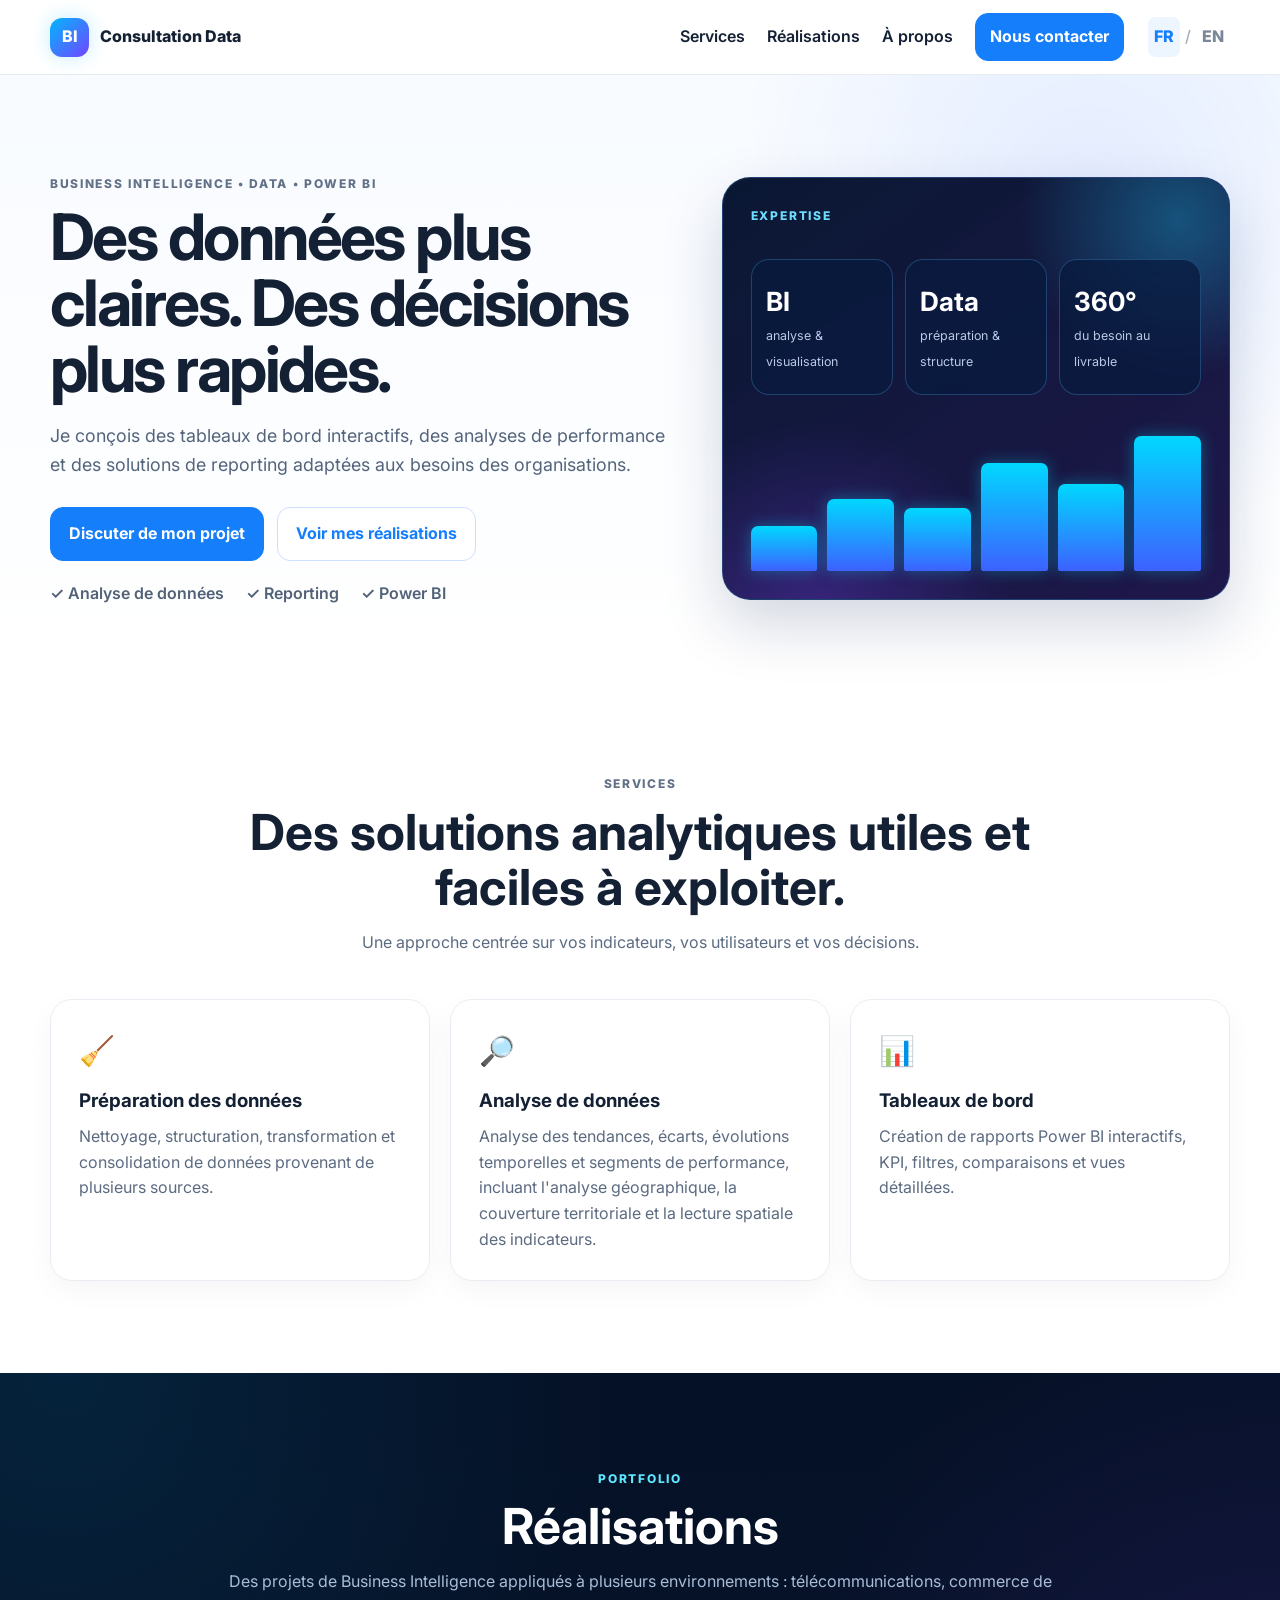
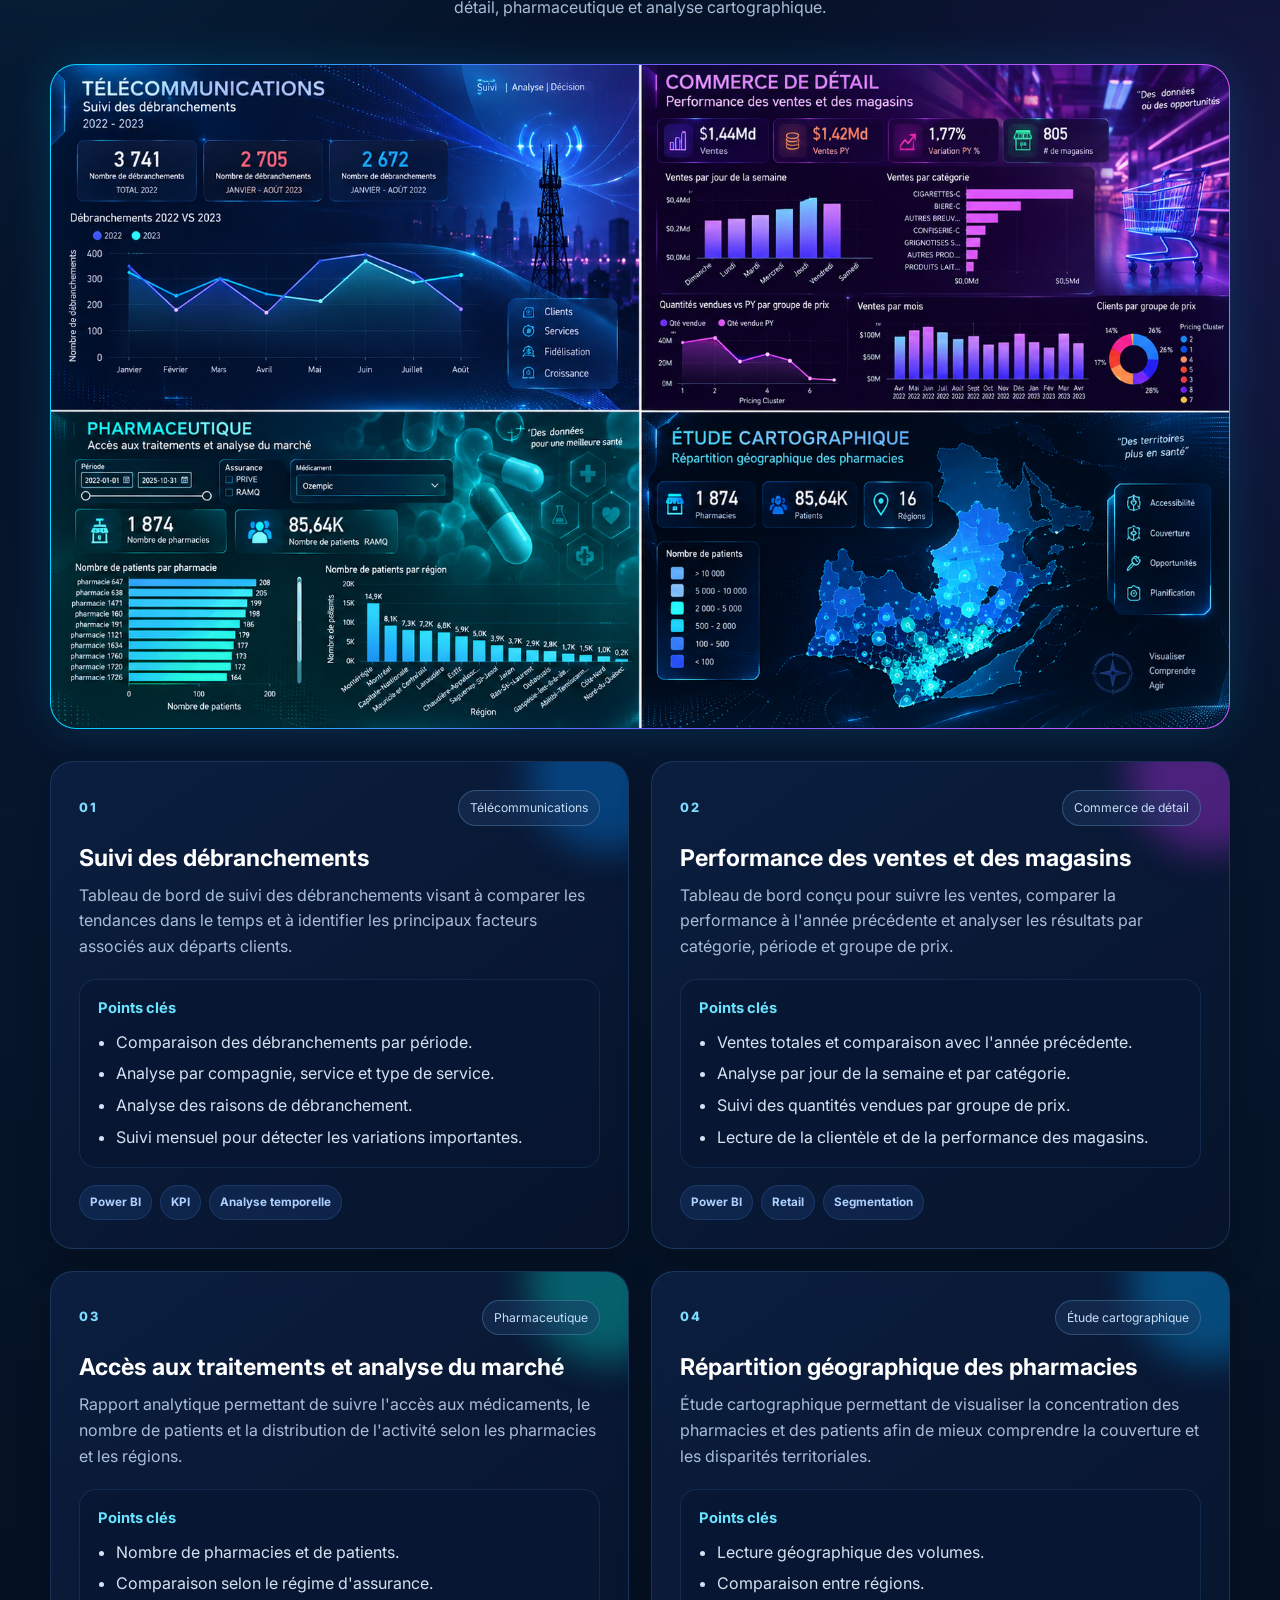
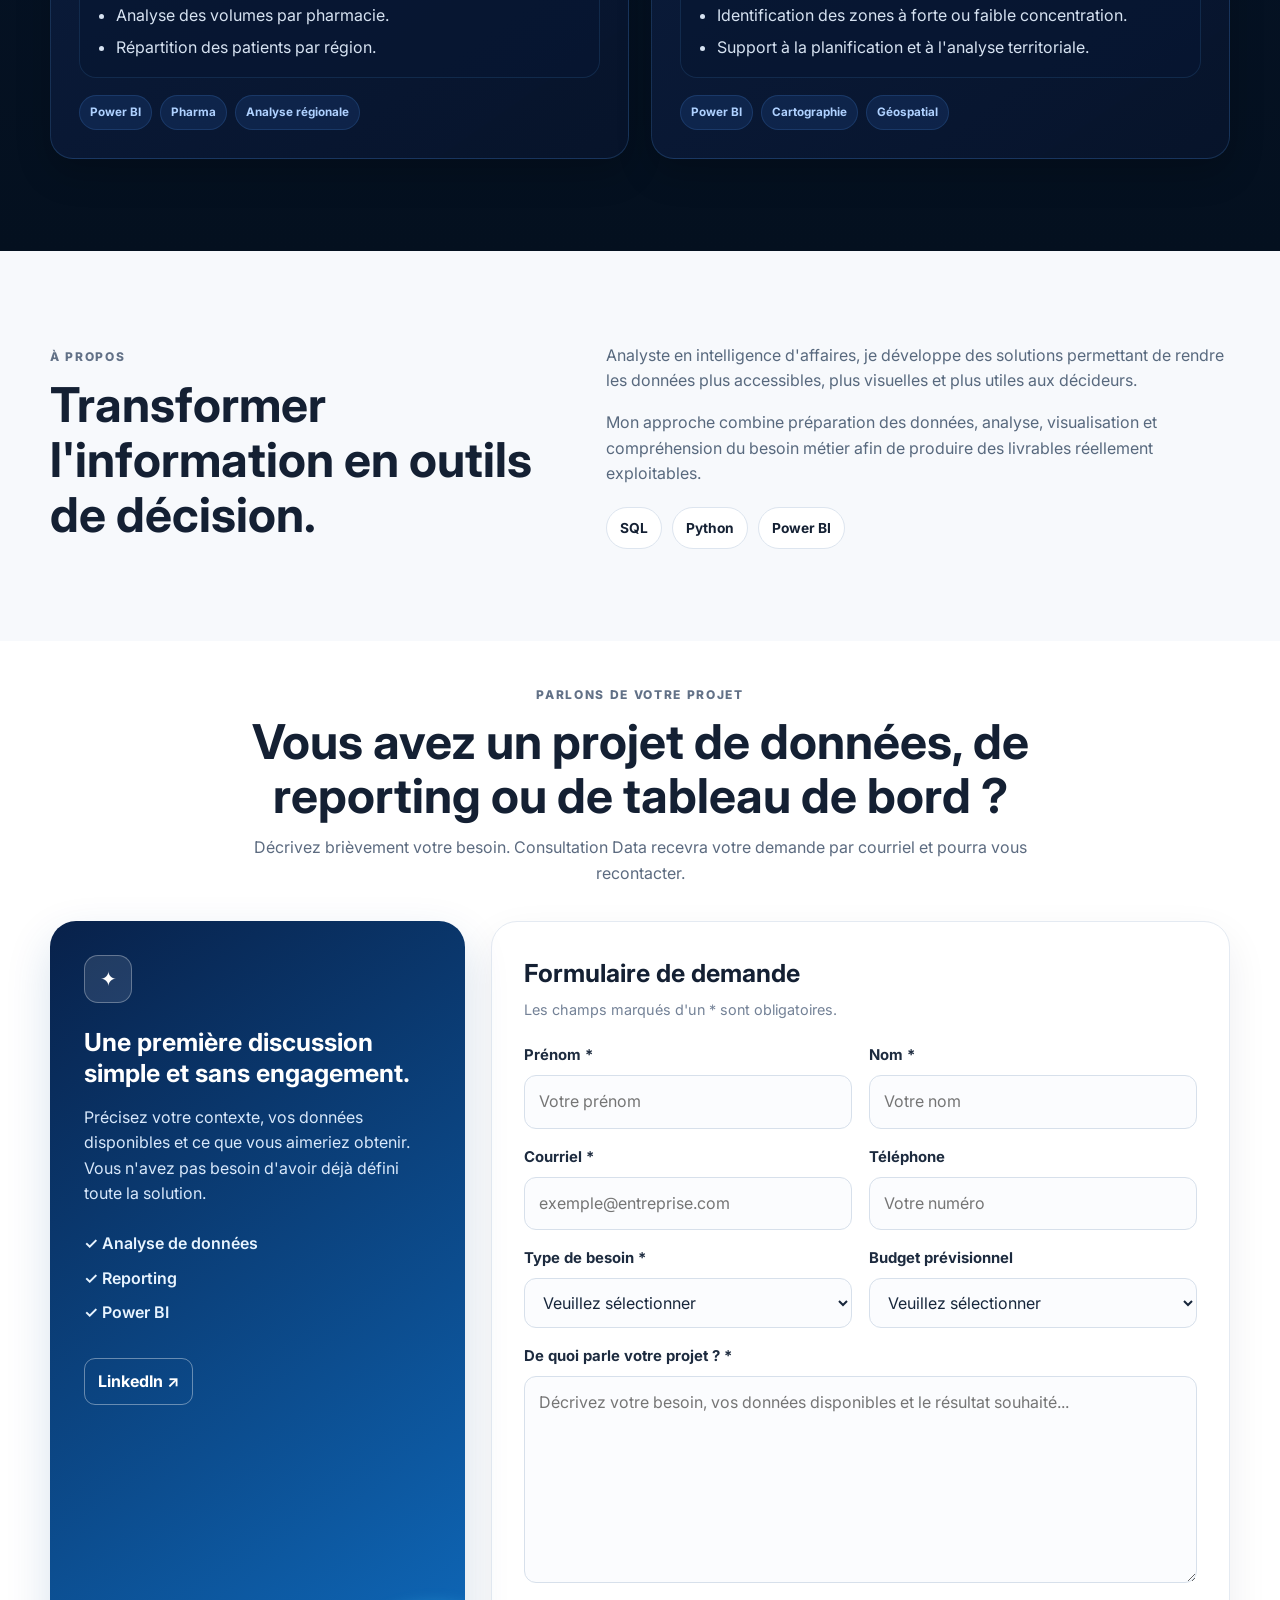
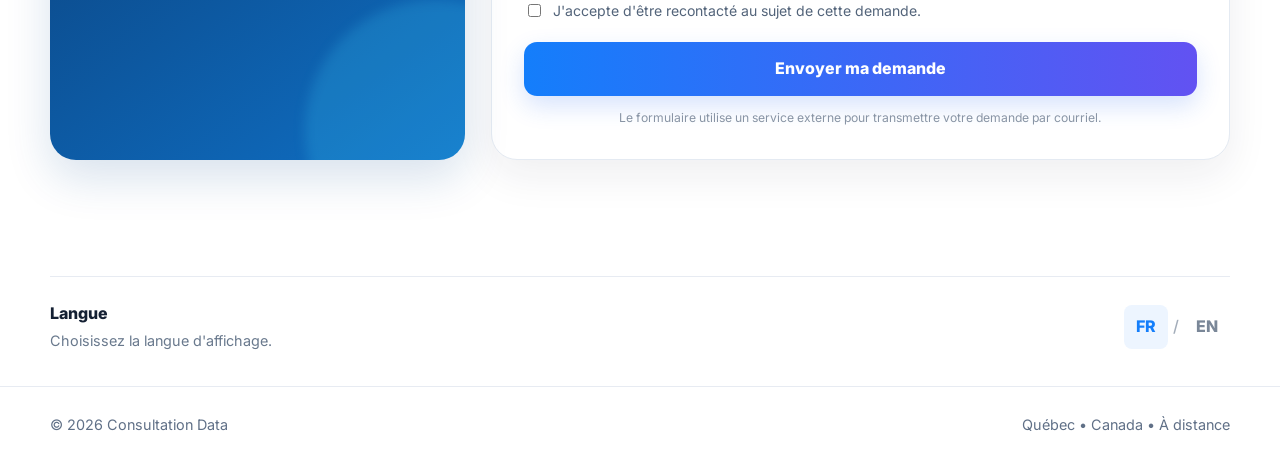
==== index.html @ d5414e8f "Fix image source path in index.html Updated image source path for the portfolio showcase." ====
<!DOCTYPE html>
<html lang="fr">
<head>
  <meta charset="UTF-8">
  <meta name="viewport" content="width=device-width, initial-scale=1.0">
  <meta name="description" content="Consultation Data — Business Intelligence, analyse de données, préparation des données et reporting Power BI.">
  <title>Consultation Data</title>
  <link rel="preconnect" href="https://fonts.googleapis.com">
  <link rel="preconnect" href="https://fonts.gstatic.com" crossorigin>
  <link href="https://fonts.googleapis.com/css2?family=Inter:wght@400;500;600;700;800&display=swap" rel="stylesheet">
  <link rel="stylesheet" href="styles.css">
</head>
<body>

<header class="site-header">
  <div class="container nav">
    <a href="#accueil" class="brand">
      <span class="brand-mark">BI</span>
      <span>Consultation Data</span>
    </a>

    <button class="menu-toggle" aria-label="Ouvrir le menu">☰</button>

    <nav class="nav-links">
      <a href="#services" data-fr="Services" data-en="Services">Services</a>
      <a href="#realisations" data-fr="Réalisations" data-en="Projects">Réalisations</a>
      <a href="#apropos" data-fr="À propos" data-en="About">À propos</a>
      <a href="#contact" class="btn btn-sm" data-fr="Nous contacter" data-en="Contact us">Nous contacter</a>

      <div class="language-switch" aria-label="Sélection de la langue">
        <button class="lang-btn active" data-lang="fr" type="button">FR</button>
        <span>/</span>
        <button class="lang-btn" data-lang="en" type="button">EN</button>
      </div>
    </nav>
  </div>
</header>

<main>
<section id="accueil" class="hero">
  <div class="container hero-grid">
    <div>
      <span class="eyebrow"
            data-fr="Business Intelligence • Data • Power BI"
            data-en="Business Intelligence • Data • Power BI">
        Business Intelligence • Data • Power BI
      </span>

      <h1 data-fr="Des données plus claires. Des décisions plus rapides."
          data-en="Clearer data. Faster decisions.">
        Des données plus claires. Des décisions plus rapides.
      </h1>

      <p class="hero-text"
         data-fr="Je conçois des tableaux de bord interactifs, des analyses de performance et des solutions de reporting adaptées aux besoins des organisations."
         data-en="I design interactive dashboards, performance analyses and reporting solutions tailored to organizations' needs.">
        Je conçois des tableaux de bord interactifs, des analyses de performance et des solutions de reporting adaptées aux besoins des organisations.
      </p>

      <div class="hero-actions">
        <a href="#contact" class="btn"
           data-fr="Discuter de mon projet"
           data-en="Discuss my project">Discuter de mon projet</a>

        <a href="#realisations" class="btn btn-secondary"
           data-fr="Voir mes réalisations"
           data-en="View my projects">Voir mes réalisations</a>
      </div>

      <div class="hero-points">
        <span data-fr="✓ Analyse de données" data-en="✓ Data analysis">✓ Analyse de données</span>
        <span data-fr="✓ Reporting" data-en="✓ Reporting">✓ Reporting</span>
        <span data-fr="✓ Power BI" data-en="✓ Power BI">✓ Power BI</span>
      </div>
    </div>

    <div class="hero-panel">
      <div class="panel-label" data-fr="EXPERTISE" data-en="EXPERTISE">EXPERTISE</div>
      <div class="hero-kpis">
        <div>
          <strong>BI</strong>
          <span data-fr="analyse & visualisation" data-en="analysis & visualization">analyse & visualisation</span>
        </div>
        <div>
          <strong>Data</strong>
          <span data-fr="préparation & structure" data-en="preparation & structure">préparation & structure</span>
        </div>
        <div>
          <strong>360°</strong>
          <span data-fr="du besoin au livrable" data-en="from need to delivery">du besoin au livrable</span>
        </div>
      </div>
      <div class="tech-lines">
        <i></i><i></i><i></i><i></i><i></i><i></i>
      </div>
    </div>
  </div>
</section>

<section id="services" class="section">
  <div class="container">
    <div class="section-heading">
      <span class="eyebrow" data-fr="Services" data-en="Services">Services</span>

      <h2 data-fr="Des solutions analytiques utiles et faciles à exploiter."
          data-en="Useful analytical solutions that are easy to use.">
        Des solutions analytiques utiles et faciles à exploiter.
      </h2>

      <p data-fr="Une approche centrée sur vos indicateurs, vos utilisateurs et vos décisions."
         data-en="An approach focused on your indicators, users and decisions.">
        Une approche centrée sur vos indicateurs, vos utilisateurs et vos décisions.
      </p>
    </div>

    <div class="cards cards-three">
      <article class="card">
        <div class="icon">🧹</div>
        <h3 data-fr="Préparation des données" data-en="Data preparation">Préparation des données</h3>
        <p data-fr="Nettoyage, structuration, transformation et consolidation de données provenant de plusieurs sources."
           data-en="Cleaning, structuring, transforming and consolidating data from multiple sources.">
          Nettoyage, structuration, transformation et consolidation de données provenant de plusieurs sources.
        </p>
      </article>

      <article class="card">
        <div class="icon">🔎</div>
        <h3 data-fr="Analyse de données" data-en="Data analysis">Analyse de données</h3>
        <p data-fr="Analyse des tendances, écarts, évolutions temporelles et segments de performance, incluant l'analyse géographique, la couverture territoriale et la lecture spatiale des indicateurs."
           data-en="Analysis of trends, gaps, time-based changes and performance segments, including geographic analysis, territorial coverage and spatial interpretation of indicators.">
          Analyse des tendances, écarts, évolutions temporelles et segments de performance, incluant l'analyse géographique, la couverture territoriale et la lecture spatiale des indicateurs.
        </p>
      </article>

      <article class="card">
        <div class="icon">📊</div>
        <h3 data-fr="Tableaux de bord" data-en="Dashboards">Tableaux de bord</h3>
        <p data-fr="Création de rapports Power BI interactifs, KPI, filtres, comparaisons et vues détaillées."
           data-en="Creation of interactive Power BI reports with KPIs, filters, comparisons and detailed views.">
          Création de rapports Power BI interactifs, KPI, filtres, comparaisons et vues détaillées.
        </p>
      </article>
    </div>
  </div>
</section>

<section id="realisations" class="section section-dark">
  <div class="container">
    <div class="section-heading light-heading">
      <span class="eyebrow neon" data-fr="Portfolio" data-en="Portfolio">Portfolio</span>
      <h2 data-fr="Réalisations" data-en="Projects">Réalisations</h2>
      <p data-fr="Des projets de Business Intelligence appliqués à plusieurs environnements : télécommunications, commerce de détail, pharmaceutique et analyse cartographique."
         data-en="Business Intelligence projects applied to several environments: telecommunications, retail, pharmaceutical and geographic analysis.">
        Des projets de Business Intelligence appliqués à plusieurs environnements : télécommunications, commerce de détail, pharmaceutique et analyse cartographique.
      </p>
    </div>

    <div class="showcase-frame">
     <img src="realisations_futuristes.png" alt="Portfolio de réalisations en Business Intelligence">
      <div class="showcase-glow"></div>
    </div>

    <div class="project-grid">
      <article class="project-card blue">
        <div class="project-top">
          <span class="number">01</span>
          <span class="project-sector" data-fr="Télécommunications" data-en="Telecommunications">Télécommunications</span>
        </div>

        <h3 data-fr="Suivi des débranchements" data-en="Disconnection monitoring">Suivi des débranchements</h3>

        <p data-fr="Tableau de bord de suivi des débranchements visant à comparer les tendances dans le temps et à identifier les principaux facteurs associés aux départs clients."
           data-en="Dashboard designed to monitor disconnections, compare trends over time and identify the main factors associated with customer departures.">
          Tableau de bord de suivi des débranchements visant à comparer les tendances dans le temps et à identifier les principaux facteurs associés aux départs clients.
        </p>

        <div class="project-detail">
          <h4 data-fr="Points clés" data-en="Key points">Points clés</h4>
          <ul>
            <li data-fr="Comparaison des débranchements par période."
                data-en="Comparison of disconnections by period.">
              Comparaison des débranchements par période.
            </li>
            <li data-fr="Analyse par compagnie, service et type de service."
                data-en="Analysis by company, service and service type.">
              Analyse par compagnie, service et type de service.
            </li>
            <li data-fr="Analyse des raisons de débranchement."
                data-en="Analysis of disconnection reasons.">
              Analyse des raisons de débranchement.
            </li>
            <li data-fr="Suivi mensuel pour détecter les variations importantes."
                data-en="Monthly monitoring to detect significant variations.">
              Suivi mensuel pour détecter les variations importantes.
            </li>
          </ul>
        </div>

        <div class="chips">
          <span>Power BI</span>
          <span>KPI</span>
          <span data-fr="Analyse temporelle" data-en="Time analysis">Analyse temporelle</span>
        </div>
      </article>

      <article class="project-card purple">
        <div class="project-top">
          <span class="number">02</span>
          <span class="project-sector" data-fr="Commerce de détail" data-en="Retail">Commerce de détail</span>
        </div>

        <h3 data-fr="Performance des ventes et des magasins"
            data-en="Sales and store performance">
          Performance des ventes et des magasins
        </h3>

        <p data-fr="Tableau de bord conçu pour suivre les ventes, comparer la performance à l'année précédente et analyser les résultats par catégorie, période et groupe de prix."
           data-en="Dashboard designed to monitor sales, compare performance with the previous year and analyze results by category, period and pricing group.">
          Tableau de bord conçu pour suivre les ventes, comparer la performance à l'année précédente et analyser les résultats par catégorie, période et groupe de prix.
        </p>

        <div class="project-detail">
          <h4 data-fr="Points clés" data-en="Key points">Points clés</h4>
          <ul>
            <li data-fr="Ventes totales et comparaison avec l'année précédente."
                data-en="Total sales and comparison with the previous year.">
              Ventes totales et comparaison avec l'année précédente.
            </li>
            <li data-fr="Analyse par jour de la semaine et par catégorie."
                data-en="Analysis by day of the week and category.">
              Analyse par jour de la semaine et par catégorie.
            </li>
            <li data-fr="Suivi des quantités vendues par groupe de prix."
                data-en="Monitoring quantities sold by pricing group.">
              Suivi des quantités vendues par groupe de prix.
            </li>
            <li data-fr="Lecture de la clientèle et de la performance des magasins."
                data-en="Customer and store performance analysis.">
              Lecture de la clientèle et de la performance des magasins.
            </li>
          </ul>
        </div>

        <div class="chips"><span>Power BI</span><span>Retail</span><span>Segmentation</span></div>
      </article>

      <article class="project-card cyan">
        <div class="project-top">
          <span class="number">03</span>
          <span class="project-sector" data-fr="Pharmaceutique" data-en="Pharmaceutical">Pharmaceutique</span>
        </div>

        <h3 data-fr="Accès aux traitements et analyse du marché"
            data-en="Treatment access and market analysis">
          Accès aux traitements et analyse du marché
        </h3>

        <p data-fr="Rapport analytique permettant de suivre l'accès aux médicaments, le nombre de patients et la distribution de l'activité selon les pharmacies et les régions."
           data-en="Analytical report used to monitor medication access, patient volumes and activity distribution across pharmacies and regions.">
          Rapport analytique permettant de suivre l'accès aux médicaments, le nombre de patients et la distribution de l'activité selon les pharmacies et les régions.
        </p>

        <div class="project-detail">
          <h4 data-fr="Points clés" data-en="Key points">Points clés</h4>
          <ul>
            <li data-fr="Nombre de pharmacies et de patients."
                data-en="Number of pharmacies and patients.">
              Nombre de pharmacies et de patients.
            </li>
            <li data-fr="Comparaison selon le régime d'assurance."
                data-en="Comparison by insurance plan.">
              Comparaison selon le régime d'assurance.
            </li>
            <li data-fr="Analyse des volumes par pharmacie."
                data-en="Volume analysis by pharmacy.">
              Analyse des volumes par pharmacie.
            </li>
            <li data-fr="Répartition des patients par région."
                data-en="Patient distribution by region.">
              Répartition des patients par région.
            </li>
          </ul>
        </div>

        <div class="chips">
          <span>Power BI</span>
          <span>Pharma</span>
          <span data-fr="Analyse régionale" data-en="Regional analysis">Analyse régionale</span>
        </div>
      </article>

      <article class="project-card map">
        <div class="project-top">
          <span class="number">04</span>
          <span class="project-sector" data-fr="Étude cartographique" data-en="Geographic study">Étude cartographique</span>
        </div>

        <h3 data-fr="Répartition géographique des pharmacies"
            data-en="Geographic distribution of pharmacies">
          Répartition géographique des pharmacies
        </h3>

        <p data-fr="Étude cartographique permettant de visualiser la concentration des pharmacies et des patients afin de mieux comprendre la couverture et les disparités territoriales."
           data-en="Geographic study used to visualize pharmacy and patient concentration in order to better understand territorial coverage and disparities.">
          Étude cartographique permettant de visualiser la concentration des pharmacies et des patients afin de mieux comprendre la couverture et les disparités territoriales.
        </p>

        <div class="project-detail">
          <h4 data-fr="Points clés" data-en="Key points">Points clés</h4>
          <ul>
            <li data-fr="Lecture géographique des volumes." data-en="Geographic interpretation of volumes.">Lecture géographique des volumes.</li>
            <li data-fr="Comparaison entre régions." data-en="Comparison across regions.">Comparaison entre régions.</li>
            <li data-fr="Identification des zones à forte ou faible concentration."
                data-en="Identification of high- and low-concentration areas.">
              Identification des zones à forte ou faible concentration.
            </li>
            <li data-fr="Support à la planification et à l'analyse territoriale."
                data-en="Support for planning and territorial analysis.">
              Support à la planification et à l'analyse territoriale.
            </li>
          </ul>
        </div>

        <div class="chips">
          <span>Power BI</span>
          <span data-fr="Cartographie" data-en="Mapping">Cartographie</span>
          <span data-fr="Géospatial" data-en="Geospatial">Géospatial</span>
        </div>
      </article>
    </div>
  </div>
</section>

<section id="apropos" class="section section-alt">
  <div class="container about-grid">
    <div>
      <span class="eyebrow" data-fr="À propos" data-en="About">À propos</span>
      <h2 data-fr="Transformer l'information en outils de décision."
          data-en="Turning information into decision-making tools.">
        Transformer l'information en outils de décision.
      </h2>
    </div>

    <div class="about-copy">
      <p data-fr="Analyste en intelligence d'affaires, je développe des solutions permettant de rendre les données plus accessibles, plus visuelles et plus utiles aux décideurs."
         data-en="As a Business Intelligence analyst, I develop solutions that make data more accessible, visual and useful to decision-makers.">
        Analyste en intelligence d'affaires, je développe des solutions permettant de rendre les données plus accessibles, plus visuelles et plus utiles aux décideurs.
      </p>

      <p data-fr="Mon approche combine préparation des données, analyse, visualisation et compréhension du besoin métier afin de produire des livrables réellement exploitables."
         data-en="My approach combines data preparation, analysis, visualization and business understanding to produce truly actionable deliverables.">
        Mon approche combine préparation des données, analyse, visualisation et compréhension du besoin métier afin de produire des livrables réellement exploitables.
      </p>

      <div class="tags">
        <span>SQL</span>
        <span>Python</span>
        <span>Power BI</span>
      </div>
    </div>
  </div>
</section>


<section id="contact" class="section contact-section">
  <div class="container">
    <div class="contact-intro">
      <span class="eyebrow"
            data-fr="Parlons de votre projet"
            data-en="Let's discuss your project">Parlons de votre projet</span>

      <h2 data-fr="Vous avez un projet de données, de reporting ou de tableau de bord ?"
          data-en="Do you have a data, reporting or dashboard project?">
        Vous avez un projet de données, de reporting ou de tableau de bord ?
      </h2>

      <p data-fr="Décrivez brièvement votre besoin. Consultation Data recevra votre demande par courriel et pourra vous recontacter."
         data-en="Briefly describe your needs. Consultation Data will receive your request by email and can get back to you.">
        Décrivez brièvement votre besoin. Consultation Data recevra votre demande par courriel et pourra vous recontacter.
      </p>
    </div>

    <div class="contact-layout">
      <div class="contact-side">
        <div class="contact-side-icon">✦</div>
        <h3 data-fr="Une première discussion simple et sans engagement."
            data-en="A simple, no-obligation first conversation.">
          Une première discussion simple et sans engagement.
        </h3>
        <p data-fr="Précisez votre contexte, vos données disponibles et ce que vous aimeriez obtenir. Vous n'avez pas besoin d'avoir déjà défini toute la solution."
           data-en="Tell us about your context, available data and what you would like to achieve. You do not need to have the entire solution defined already.">
          Précisez votre contexte, vos données disponibles et ce que vous aimeriez obtenir. Vous n'avez pas besoin d'avoir déjà défini toute la solution.
        </p>

        <div class="contact-mini">
          <span data-fr="✓ Analyse de données" data-en="✓ Data analysis">✓ Analyse de données</span>
          <span data-fr="✓ Reporting" data-en="✓ Reporting">✓ Reporting</span>
          <span data-fr="✓ Power BI" data-en="✓ Power BI">✓ Power BI</span>
        </div>

        <a class="linkedin-link" href="https://www.linkedin.com/company/consultation-data/" target="_blank" rel="noopener">
          LinkedIn ↗
        </a>
      </div>

      <form class="project-form"
            action="https://formsubmit.co/consultationdata@outlook.com"
            method="POST">

        <input type="hidden" name="_subject" value="Nouvelle demande — Consultation Data">
        <input type="hidden" name="_template" value="table">
        <input type="text" name="_honey" class="hidden-field" tabindex="-1" autocomplete="off">

        <div class="form-heading">
          <h3 data-fr="Formulaire de demande"
              data-en="Project request form">Formulaire de demande</h3>
          <p data-fr="Les champs marqués d'un * sont obligatoires."
             data-en="Fields marked with * are required.">
            Les champs marqués d'un * sont obligatoires.
          </p>
        </div>

        <div class="form-row">
          <div class="form-field">
            <label for="prenom" data-fr="Prénom *" data-en="First name *">Prénom *</label>
            <input id="prenom" name="Prénom" type="text" required
                   data-placeholder-fr="Votre prénom"
                   data-placeholder-en="Your first name"
                   placeholder="Votre prénom">
          </div>

          <div class="form-field">
            <label for="nom" data-fr="Nom *" data-en="Last name *">Nom *</label>
            <input id="nom" name="Nom" type="text" required
                   data-placeholder-fr="Votre nom"
                   data-placeholder-en="Your last name"
                   placeholder="Votre nom">
          </div>
        </div>

        <div class="form-row">
          <div class="form-field">
            <label for="email" data-fr="Courriel *" data-en="Email *">Courriel *</label>
            <input id="email" name="Email" type="email" required
                   data-placeholder-fr="exemple@entreprise.com"
                   data-placeholder-en="example@company.com"
                   placeholder="exemple@entreprise.com">
          </div>

          <div class="form-field">
            <label for="telephone" data-fr="Téléphone" data-en="Phone">Téléphone</label>
            <input id="telephone" name="Téléphone" type="tel"
                   data-placeholder-fr="Votre numéro"
                   data-placeholder-en="Your phone number"
                   placeholder="Votre numéro">
          </div>
        </div>

        <div class="form-row">
          <div class="form-field">
            <label for="service" data-fr="Type de besoin *" data-en="Type of need *">Type de besoin *</label>
            <select id="service" name="Type de besoin" required>
              <option value="" selected disabled data-fr="Veuillez sélectionner" data-en="Please select">Veuillez sélectionner</option>
              <option value="Préparation des données" data-fr="Préparation des données" data-en="Data preparation">Préparation des données</option>
              <option value="Analyse de données" data-fr="Analyse de données" data-en="Data analysis">Analyse de données</option>
              <option value="Tableau de bord Power BI" data-fr="Tableau de bord Power BI" data-en="Power BI dashboard">Tableau de bord Power BI</option>
              <option value="Reporting" data-fr="Reporting" data-en="Reporting">Reporting</option>
              <option value="Autre" data-fr="Autre" data-en="Other">Autre</option>
            </select>
          </div>

          <div class="form-field">
            <label for="budget" data-fr="Budget prévisionnel" data-en="Estimated budget">Budget prévisionnel</label>
            <select id="budget" name="Budget prévisionnel">
              <option value="" selected
                      data-fr="Veuillez sélectionner"
                      data-en="Please select">Veuillez sélectionner</option>
              <option value="Moins de 2 500 CAD"
                      data-fr="Moins de 2 500 CAD"
                      data-en="Under CAD 2,500">Moins de 2 500 CAD</option>
              <option value="2 500 à 5 000 CAD"
                      data-fr="2 500 à 5 000 CAD"
                      data-en="CAD 2,500–5,000">2 500 à 5 000 CAD</option>
              <option value="5 000 CAD et plus"
                      data-fr="5 000 CAD et plus"
                      data-en="CAD 5,000+">5 000 CAD et plus</option>
              <option value="À discuter"
                      data-fr="À discuter"
                      data-en="To be discussed">À discuter</option>
            </select>
          </div>
        </div>

        <div class="form-field">
          <label for="projet" data-fr="De quoi parle votre projet ? *"
                 data-en="Tell us about your project *">De quoi parle votre projet ? *</label>
          <textarea id="projet" name="Description du projet" rows="7" required
                    data-placeholder-fr="Décrivez votre besoin, vos données disponibles et le résultat souhaité..."
                    data-placeholder-en="Describe your needs, available data and desired outcome..."
                    placeholder="Décrivez votre besoin, vos données disponibles et le résultat souhaité..."></textarea>
        </div>

        <label class="consent-line">
          <input type="checkbox" required name="Consentement" value="Oui">
          <span data-fr="J'accepte d'être recontacté au sujet de cette demande."
                data-en="I agree to be contacted regarding this request.">
            J'accepte d'être recontacté au sujet de cette demande.
          </span>
        </label>

        <button class="submit-btn" type="submit"
                data-fr="Envoyer ma demande"
                data-en="Send my request">
          Envoyer ma demande
        </button>

        <p class="form-note"
           data-fr="Le formulaire utilise un service externe pour transmettre votre demande par courriel."
           data-en="The form uses an external service to forward your request by email.">
          Le formulaire utilise un service externe pour transmettre votre demande par courriel.
        </p>
      </form>
    </div>
  </div>
</section>

<section id="langue" class="language-section">
  <div class="container language-row">
    <div>
      <span class="language-title" data-fr="Langue" data-en="Language">Langue</span>
      <span class="language-subtitle"
            data-fr="Choisissez la langue d'affichage."
            data-en="Choose the display language.">
        Choisissez la langue d'affichage.
      </span>
    </div>

    <div class="language-switch language-switch-large">
      <button class="lang-btn active" data-lang="fr" type="button">FR</button>
      <span>/</span>
      <button class="lang-btn" data-lang="en" type="button">EN</button>
    </div>
  </div>
</section>
</main>

<footer>
  <div class="container footer-inner">
    <span>© <span id="year"></span> Consultation Data</span>
    <span data-fr="Québec • Canada • À distance" data-en="Quebec • Canada • Remote">Québec • Canada • À distance</span>
  </div>
</footer>

<script src="script.js"></script>
</body>
</html>
---- styles.css ----
*{box-sizing:border-box}
html{scroll-behavior:smooth}
body{margin:0;font-family:Inter,Arial,sans-serif;background:#fff;color:#142033;line-height:1.6}
img{max-width:100%;display:block}
a{text-decoration:none;color:inherit}
.container{width:min(1180px,calc(100% - 40px));margin:auto}

.site-header{position:sticky;top:0;z-index:50;background:rgba(255,255,255,.94);backdrop-filter:blur(14px);border-bottom:1px solid #e7ebf2}
.nav{height:74px;display:flex;align-items:center;justify-content:space-between}
.brand{display:flex;align-items:center;gap:11px;font-weight:800}
.brand-mark{width:39px;height:39px;border-radius:12px;display:grid;place-items:center;color:#fff;background:linear-gradient(135deg,#00b7ff,#7345ff);box-shadow:0 0 20px rgba(0,183,255,.24)}
.nav-links{display:flex;gap:22px;align-items:center;font-weight:600}
.menu-toggle{display:none;background:none;border:0;font-size:27px}

.btn{display:inline-flex;align-items:center;justify-content:center;padding:13px 18px;border-radius:13px;background:#147efb;color:#fff;font-weight:700;border:1px solid #147efb;transition:.2s}
.btn:hover{transform:translateY(-1px)}
.btn-sm{padding:10px 14px}
.btn-secondary{background:#fff;color:#147efb;border-color:#cfe0ff}
.btn-light{background:#fff;color:#10335e;border-color:#fff}
.btn-outline-light{background:transparent;border-color:rgba(255,255,255,.6)}

.language-switch{display:inline-flex;align-items:center;gap:5px;margin-left:2px}
.lang-btn{border:0;background:transparent;padding:7px 6px;font:inherit;font-weight:800;color:#7a8798;cursor:pointer;border-radius:8px}
.lang-btn.active{color:#147efb;background:#edf5ff}
.language-switch span{color:#a3adba;font-weight:500}

.hero{padding:95px 0 72px;background:radial-gradient(circle at 85% 20%,rgba(40,102,255,.10),transparent 30%),linear-gradient(180deg,#f8fbff,#fff)}
.hero-grid{display:grid;grid-template-columns:1.1fr .9fr;gap:50px;align-items:center}
.eyebrow{display:inline-block;text-transform:uppercase;letter-spacing:.14em;font-size:12px;font-weight:800;color:#627187;margin-bottom:11px}
.hero h1{font-size:clamp(2.5rem,5vw,4.7rem);line-height:1.03;margin:0 0 20px;letter-spacing:-.04em}
.hero-text{font-size:1.12rem;color:#53647b;max-width:640px}
.hero-actions{display:flex;gap:13px;flex-wrap:wrap;margin:28px 0 20px}
.hero-points{display:flex;gap:22px;flex-wrap:wrap;color:#526279;font-weight:600}

.hero-panel{min-height:370px;border-radius:28px;padding:28px;background:linear-gradient(145deg,rgba(5,19,47,.98),rgba(22,14,68,.96));color:#fff;position:relative;overflow:hidden;border:1px solid rgba(74,175,255,.28);box-shadow:0 25px 60px rgba(10,35,82,.18)}
.hero-panel:before{content:"";position:absolute;inset:-30%;background:radial-gradient(circle at 75% 25%,rgba(28,207,255,.32),transparent 20%),radial-gradient(circle at 30% 85%,rgba(128,67,255,.32),transparent 25%)}
.panel-label,.hero-kpis,.tech-lines{position:relative;z-index:2}
.panel-label{font-size:12px;letter-spacing:.15em;color:#6ddcff;font-weight:800}
.hero-kpis{display:grid;grid-template-columns:repeat(3,1fr);gap:12px;margin-top:34px}
.hero-kpis div{padding:20px 14px;border-radius:18px;border:1px solid rgba(90,190,255,.26);background:rgba(9,26,63,.74);backdrop-filter:blur(8px)}
.hero-kpis strong{display:block;font-size:1.65rem;color:#fff}
.hero-kpis span{font-size:.78rem;color:#b8cae5}
.tech-lines{height:150px;margin-top:26px;display:flex;align-items:flex-end;gap:10px}
.tech-lines i{flex:1;border-radius:7px 7px 2px 2px;background:linear-gradient(180deg,#00d8ff,#3d61ff);box-shadow:0 0 16px rgba(0,216,255,.35)}
.tech-lines i:nth-child(1){height:30%}.tech-lines i:nth-child(2){height:48%}.tech-lines i:nth-child(3){height:42%}.tech-lines i:nth-child(4){height:72%}.tech-lines i:nth-child(5){height:58%}.tech-lines i:nth-child(6){height:90%}

.section{padding:92px 0}
.section-alt{background:#f7f9fc}
.section-heading{text-align:center;max-width:850px;margin:0 auto 44px}
.section-heading h2{font-size:clamp(2rem,4vw,3.1rem);line-height:1.12;margin:0 0 14px}
.section-heading p{margin:0;color:#5b6b81}

.cards{display:grid;gap:20px}
.cards-three{grid-template-columns:repeat(3,1fr)}
.card{padding:28px;border-radius:22px;border:1px solid #e8edf3;background:#fff;box-shadow:0 10px 28px rgba(22,34,56,.04)}
.card .icon{font-size:1.8rem;margin-bottom:12px}
.card h3{margin:0 0 8px}
.card p{margin:0;color:#5c6b80}

.section-dark{background:radial-gradient(circle at 5% 0%,rgba(0,191,255,.10),transparent 23%),radial-gradient(circle at 100% 20%,rgba(134,52,255,.13),transparent 25%),linear-gradient(180deg,#051126 0%,#07162d 50%,#04101f 100%);color:#fff}
.light-heading p{color:#a9bdd8}
.neon{color:#5ee7ff}

.showcase-frame{position:relative;border-radius:26px;padding:1px;background:linear-gradient(90deg,#02d9ff,#6d5dff,#e451ff);box-shadow:0 0 45px rgba(0,183,255,.16);overflow:hidden}
.showcase-frame img{width:100%;border-radius:25px}
.showcase-glow{position:absolute;inset:0;pointer-events:none;box-shadow:inset 0 0 70px rgba(28,156,255,.10)}

.project-grid{display:grid;grid-template-columns:1fr 1fr;gap:22px;margin-top:32px}
.project-card{position:relative;overflow:hidden;padding:28px;border-radius:23px;background:linear-gradient(145deg,rgba(12,31,65,.94),rgba(7,20,43,.98));border:1px solid rgba(92,170,255,.19);box-shadow:0 15px 35px rgba(0,0,0,.20)}
.project-card:before{content:"";position:absolute;width:160px;height:160px;border-radius:50%;right:-60px;top:-70px;filter:blur(18px);opacity:.35}
.project-card.blue:before{background:#008cff}
.project-card.purple:before{background:#c632ff}
.project-card.cyan:before{background:#00e4d3}
.project-card.map:before{background:#00aaff}
.project-top{display:flex;justify-content:space-between;align-items:center;position:relative}
.number{font-size:.8rem;font-weight:800;color:#7ddcff;letter-spacing:.13em}
.project-sector{padding:7px 11px;border-radius:999px;border:1px solid rgba(130,202,255,.25);font-size:.76rem;color:#c6ddf6;background:rgba(29,58,101,.45)}
.project-card h3{font-size:1.45rem;line-height:1.25;margin:18px 0 10px}
.project-card>p{color:#a9bdd8;margin:0 0 20px}
.project-detail{padding:17px 18px;border-radius:17px;background:rgba(7,23,51,.72);border:1px solid rgba(94,174,255,.13)}
.project-detail h4{margin:0 0 9px;font-size:.92rem;color:#6be3ff}
.project-detail ul{margin:0;padding-left:18px;color:#d6e2f1}
.project-detail li+li{margin-top:6px}
.chips{display:flex;gap:8px;flex-wrap:wrap;margin-top:17px}
.chips span{padding:7px 10px;border-radius:999px;font-size:.73rem;font-weight:700;background:rgba(62,133,255,.12);border:1px solid rgba(91,165,255,.16);color:#afd1ff}

.about-grid{display:grid;grid-template-columns:.9fr 1.1fr;gap:46px}
.about-grid h2{font-size:clamp(2rem,4vw,3rem);line-height:1.15;margin:0}
.about-copy p{color:#58697e;margin-top:0}
.tags{display:flex;flex-wrap:wrap;gap:10px;margin-top:20px}
.tags span{padding:9px 13px;border-radius:999px;border:1px solid #dde5ef;background:#fff;font-weight:700;font-size:.86rem}

.contact-section{padding-top:40px}
.contact-card{display:grid;grid-template-columns:1.1fr .9fr;gap:32px;align-items:center;padding:42px;border-radius:28px;background:linear-gradient(135deg,#0e3d72,#0c70ca);color:#fff}
.contact-card h2{margin:0 0 12px;font-size:clamp(1.9rem,3vw,2.7rem);line-height:1.1}
.contact-card p{color:#dce9fa}
.contact-actions{display:flex;flex-direction:column;gap:11px;align-items:flex-start}
.light{color:#cde4ff}

.language-section{padding:24px 0 34px;background:#fff}
.language-row{border-top:1px solid #e7ebf2;padding-top:24px;display:flex;align-items:center;justify-content:space-between;gap:20px}
.language-title{display:block;font-weight:800;color:#142033}
.language-subtitle{display:block;color:#69798d;font-size:.9rem;margin-top:2px}
.language-switch-large .lang-btn{font-size:1rem;padding:9px 12px}

footer{border-top:1px solid #e7ebf2;padding:26px 0}
.footer-inner{display:flex;justify-content:space-between;gap:20px;flex-wrap:wrap;color:#607087;font-size:.9rem}

@media(max-width:1000px){
  .hero-grid,.about-grid,.contact-card{grid-template-columns:1fr}
  .cards-three{grid-template-columns:1fr}
  .project-grid{grid-template-columns:1fr 1fr}
}
@media(max-width:760px){
  .container{width:min(100% - 28px,1180px)}
  .menu-toggle{display:block}
  .nav-links{display:none;position:absolute;top:74px;left:0;right:0;background:#fff;padding:20px;flex-direction:column;align-items:flex-start;border-bottom:1px solid #e6ebf1}
  .nav-links.open{display:flex}
  .project-grid{grid-template-columns:1fr}
  .hero{padding:70px 0 50px}
  .hero-kpis{grid-template-columns:1fr}
  .section{padding:70px 0}
  .showcase-frame{border-radius:18px}
  .showcase-frame img{border-radius:17px}
  .language-row{align-items:flex-start}
}

/* Formulaire de contact */
.contact-intro{max-width:780px;margin:0 auto 34px;text-align:center}
.contact-intro h2{font-size:clamp(2rem,4vw,3rem);line-height:1.12;margin:0 0 13px}
.contact-intro p{margin:0;color:#5c6b80}
.contact-layout{display:grid;grid-template-columns:.72fr 1.28fr;gap:26px;align-items:stretch}
.contact-side{position:relative;overflow:hidden;padding:34px;border-radius:26px;background:linear-gradient(145deg,#08214a,#0f6fc4);color:#fff;box-shadow:0 18px 45px rgba(15,76,143,.16)}
.contact-side:before{content:"";position:absolute;width:260px;height:260px;border-radius:50%;background:rgba(68,216,255,.18);right:-100px;bottom:-100px;filter:blur(6px)}
.contact-side>*{position:relative;z-index:1}
.contact-side-icon{width:48px;height:48px;display:grid;place-items:center;border:1px solid rgba(255,255,255,.30);border-radius:14px;background:rgba(255,255,255,.10);font-size:1.25rem}
.contact-side h3{font-size:1.55rem;line-height:1.25;margin:24px 0 12px}
.contact-side p{color:#d8e8fb}
.contact-mini{display:flex;flex-direction:column;gap:9px;margin:24px 0;color:#e8f4ff;font-weight:600}
.linkedin-link{display:inline-flex;margin-top:8px;padding:10px 13px;border-radius:11px;border:1px solid rgba(255,255,255,.38);font-weight:700}

.project-form{padding:32px;border:1px solid #e4eaf2;border-radius:26px;background:#fff;box-shadow:0 16px 42px rgba(22,34,56,.07)}
.form-heading{margin-bottom:23px}
.form-heading h3{margin:0 0 5px;font-size:1.55rem}
.form-heading p{margin:0;color:#748297;font-size:.9rem}
.form-row{display:grid;grid-template-columns:1fr 1fr;gap:17px}
.form-field{display:flex;flex-direction:column;gap:7px;margin-bottom:17px}
.form-field label{font-weight:700;color:#1d2b3f;font-size:.93rem}
.form-field input,.form-field select,.form-field textarea{width:100%;border:1px solid #d7e0eb;border-radius:12px;background:#fbfcfe;color:#17263b;font:inherit;padding:13px 14px;outline:none;transition:border .18s,box-shadow .18s,background .18s}
.form-field textarea{resize:vertical;min-height:155px}
.form-field input:focus,.form-field select:focus,.form-field textarea:focus{background:#fff;border-color:#2588ff;box-shadow:0 0 0 3px rgba(37,136,255,.11)}
.consent-line{display:flex;align-items:flex-start;gap:9px;color:#53647a;font-size:.88rem;margin:1px 0 20px;cursor:pointer}
.consent-line input{margin-top:4px}
.submit-btn{width:100%;border:0;border-radius:13px;padding:14px 18px;background:linear-gradient(90deg,#147efb,#6252f2);color:#fff;font:inherit;font-weight:800;cursor:pointer;box-shadow:0 10px 24px rgba(34,102,240,.18);transition:transform .18s}
.submit-btn:hover{transform:translateY(-1px)}
.form-note{text-align:center;margin:12px 0 0;color:#8894a5;font-size:.76rem}
.hidden-field{position:absolute!important;left:-9999px!important;opacity:0!important;pointer-events:none!important}

@media(max-width:900px){
  .contact-layout{grid-template-columns:1fr}
}
@media(max-width:650px){
  .form-row{grid-template-columns:1fr}
  .project-form,.contact-side{padding:23px}
}
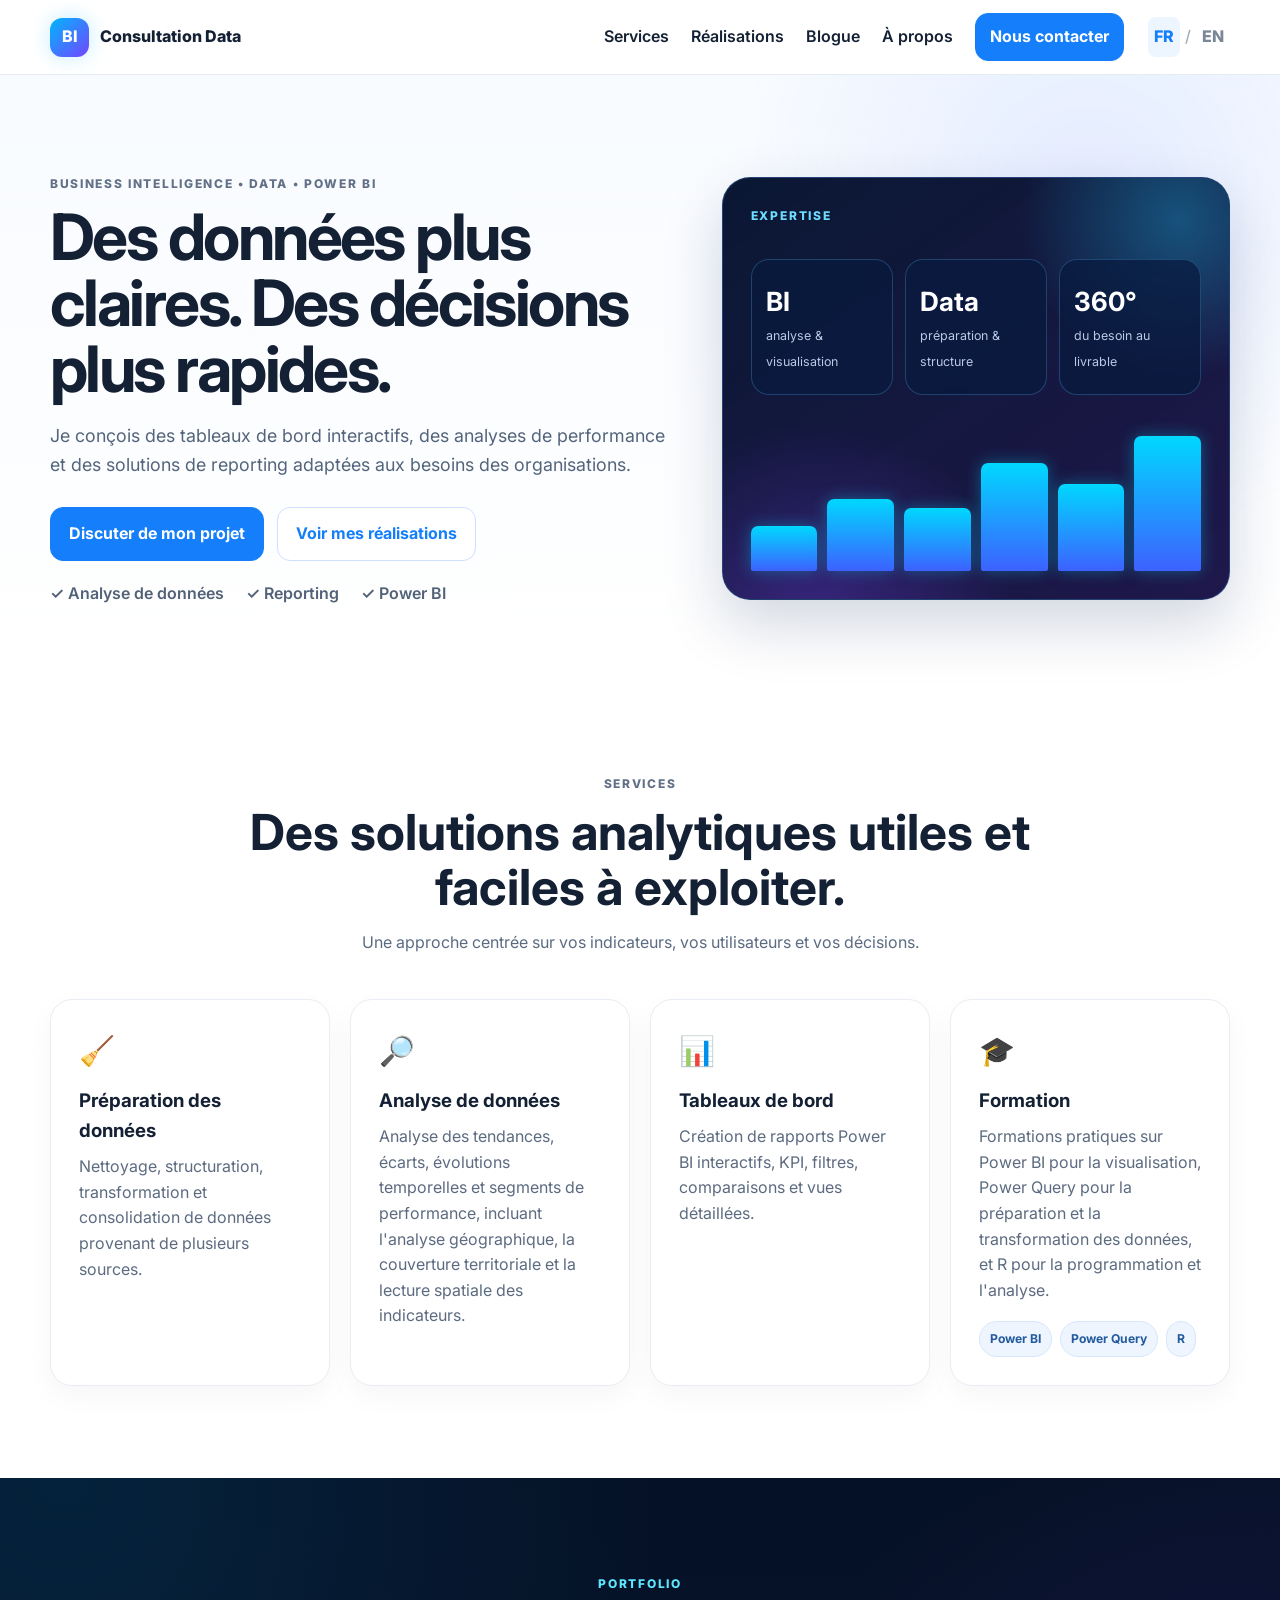
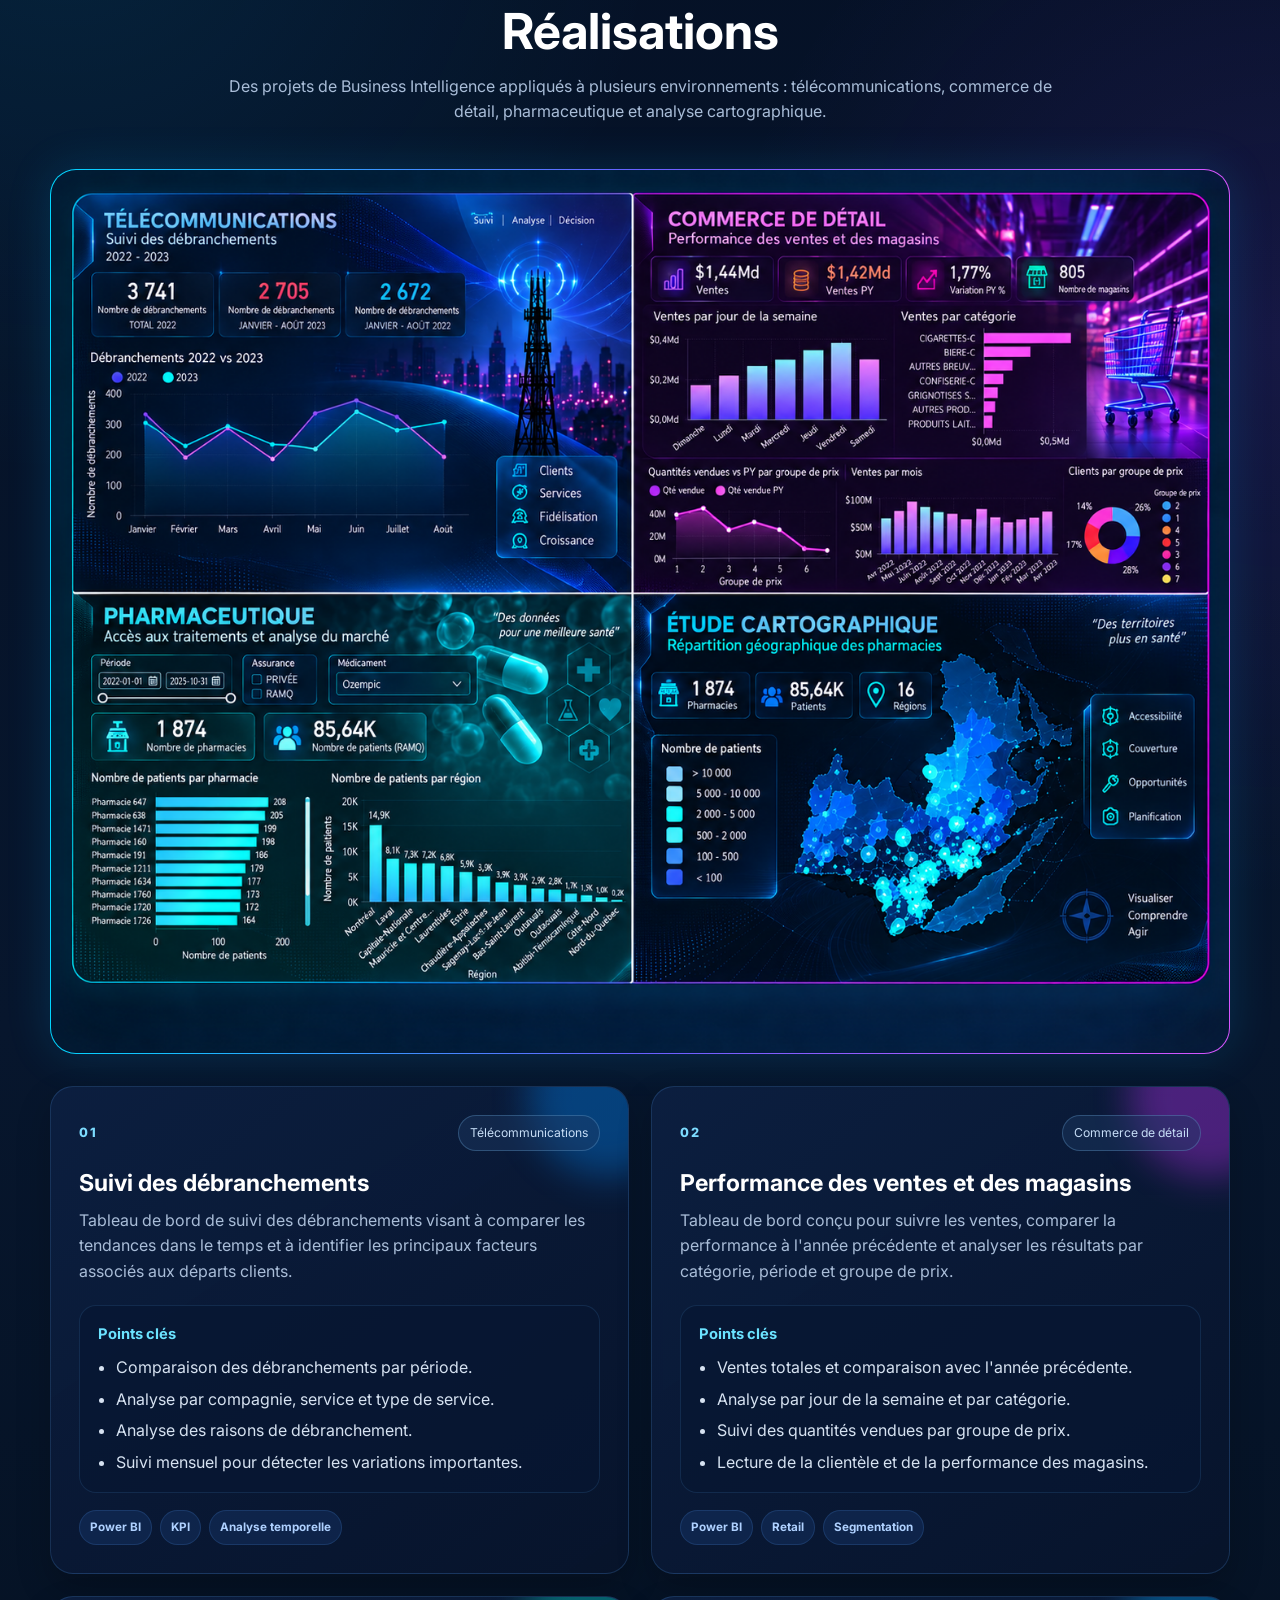
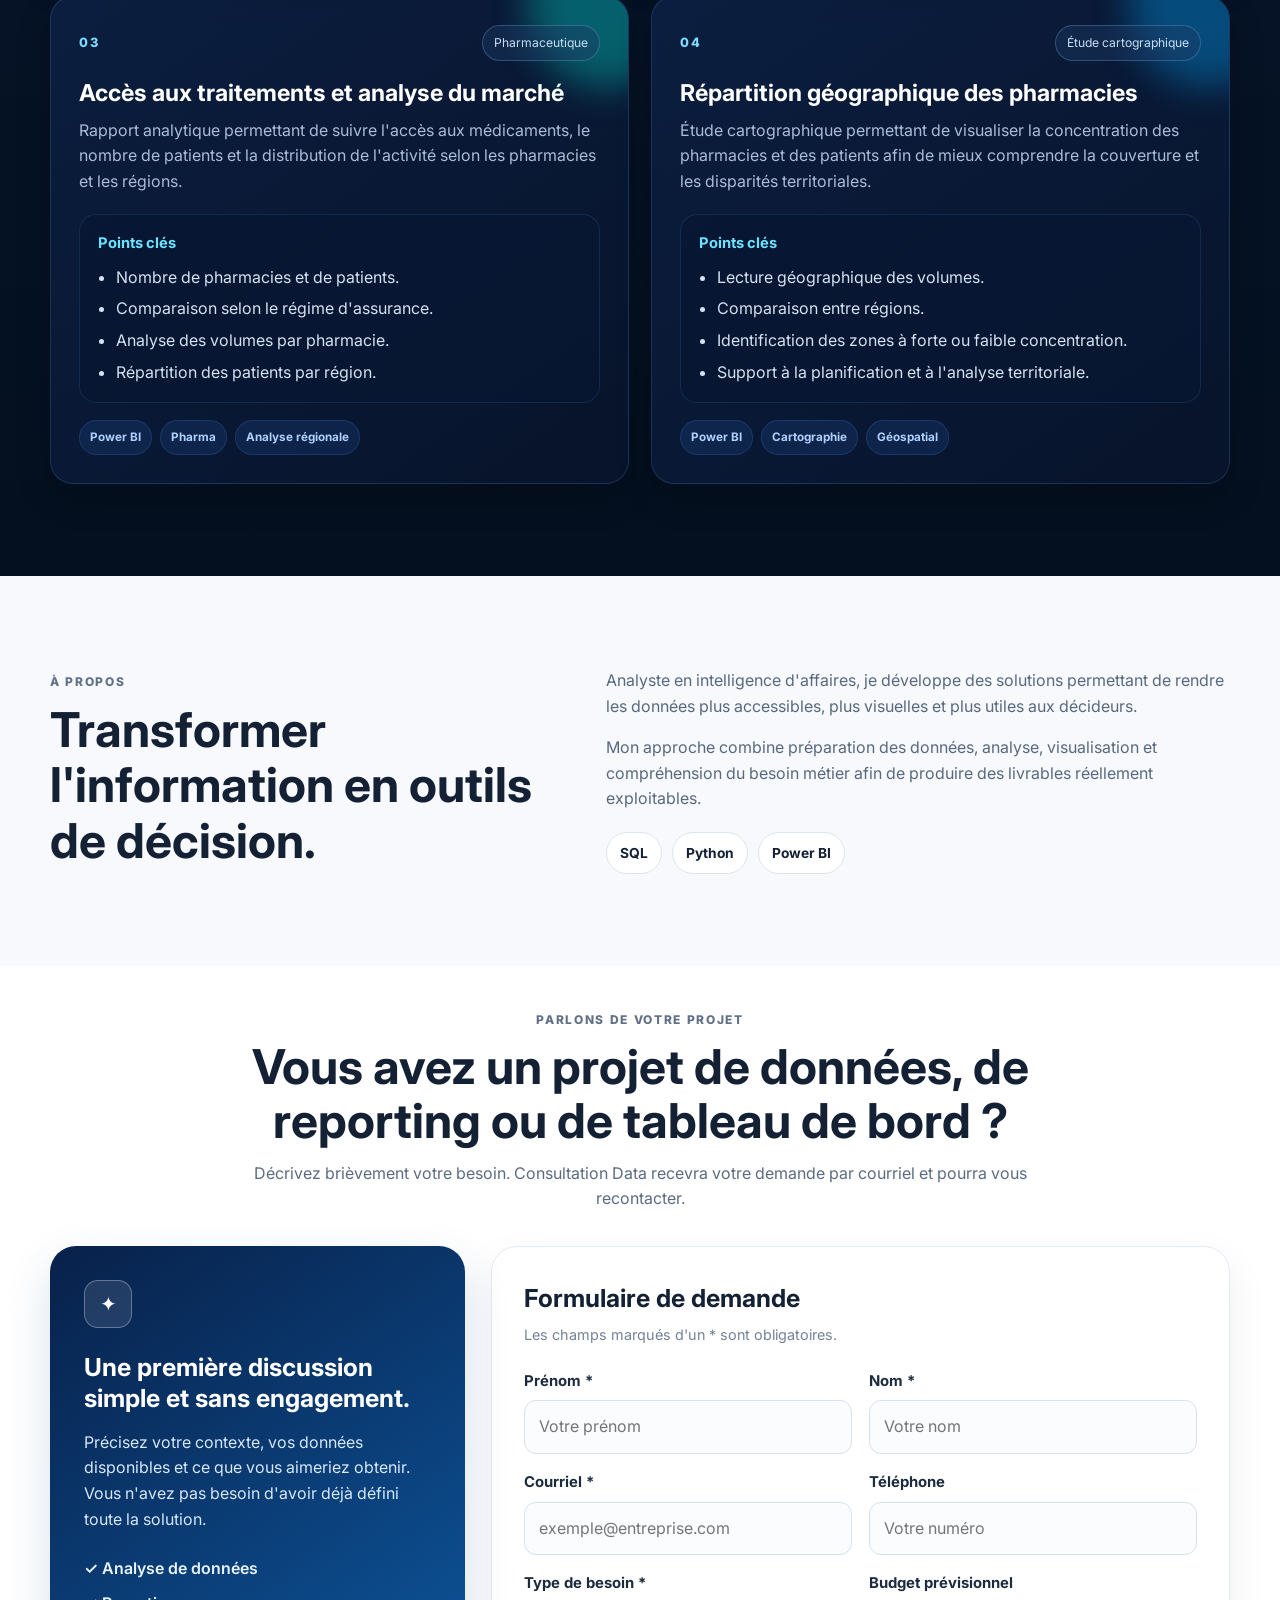
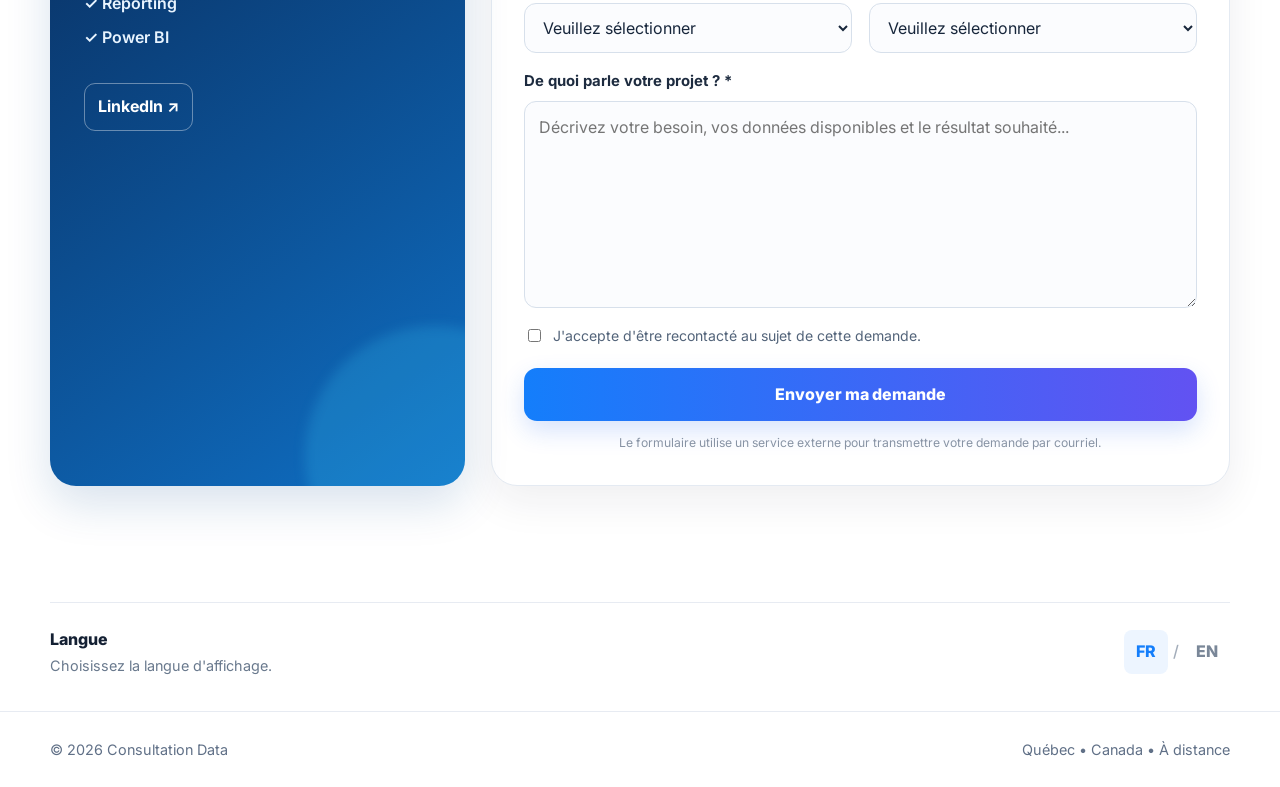
==== commit b7c1e54b: "Add files via upload" ====
--- a/index.html
+++ b/index.html
@@ -24,6 +24,7 @@
     <nav class="nav-links">
       <a href="#services" data-fr="Services" data-en="Services">Services</a>
       <a href="#realisations" data-fr="Réalisations" data-en="Projects">Réalisations</a>
+      <a href="blog.html" data-fr="Blogue" data-en="Blog">Blogue</a>
       <a href="#apropos" data-fr="À propos" data-en="About">À propos</a>
       <a href="#contact" class="btn btn-sm" data-fr="Nous contacter" data-en="Contact us">Nous contacter</a>
 
@@ -113,7 +114,7 @@
       </p>
     </div>
 
-    <div class="cards cards-three">
+    <div class="cards cards-four">
       <article class="card">
         <div class="icon">🧹</div>
         <h3 data-fr="Préparation des données" data-en="Data preparation">Préparation des données</h3>
@@ -139,6 +140,20 @@
            data-en="Creation of interactive Power BI reports with KPIs, filters, comparisons and detailed views.">
           Création de rapports Power BI interactifs, KPI, filtres, comparaisons et vues détaillées.
         </p>
+      </article>
+
+      <article class="card training-card">
+        <div class="icon">🎓</div>
+        <h3 data-fr="Formation" data-en="Training">Formation</h3>
+        <p data-fr="Formations pratiques sur Power BI pour la visualisation, Power Query pour la préparation et la transformation des données, et R pour la programmation et l'analyse."
+           data-en="Practical training in Power BI for visualization, Power Query for data preparation and transformation, and R for programming and analysis.">
+          Formations pratiques sur Power BI pour la visualisation, Power Query pour la préparation et la transformation des données, et R pour la programmation et l'analyse.
+        </p>
+        <div class="training-tools">
+          <span>Power BI</span>
+          <span>Power Query</span>
+          <span>R</span>
+        </div>
       </article>
     </div>
   </div>
@@ -156,7 +171,7 @@
     </div>
 
     <div class="showcase-frame">
-     <img src="realisations_futuristes.png" alt="Portfolio de réalisations en Business Intelligence">
+      <img id="portfolio-image" src="realisations_futuristes.png" alt="Portfolio de réalisations en Business Intelligence">
       <div class="showcase-glow"></div>
     </div>
 
@@ -465,6 +480,7 @@
               <option value="Analyse de données" data-fr="Analyse de données" data-en="Data analysis">Analyse de données</option>
               <option value="Tableau de bord Power BI" data-fr="Tableau de bord Power BI" data-en="Power BI dashboard">Tableau de bord Power BI</option>
               <option value="Reporting" data-fr="Reporting" data-en="Reporting">Reporting</option>
+              <option value="Formation" data-fr="Formation" data-en="Training">Formation</option>
               <option value="Autre" data-fr="Autre" data-en="Other">Autre</option>
             </select>
           </div>
--- a/styles.css
+++ b/styles.css
@@ -52,6 +52,7 @@
 
 .cards{display:grid;gap:20px}
 .cards-three{grid-template-columns:repeat(3,1fr)}
+.cards-four{grid-template-columns:repeat(4,1fr)}
 .card{padding:28px;border-radius:22px;border:1px solid #e8edf3;background:#fff;box-shadow:0 10px 28px rgba(22,34,56,.04)}
 .card .icon{font-size:1.8rem;margin-bottom:12px}
 .card h3{margin:0 0 8px}
@@ -162,4 +163,8 @@
 @media(max-width:650px){
   .form-row{grid-template-columns:1fr}
   .project-form,.contact-side{padding:23px}
-}+}
+.training-tools{display:flex;flex-wrap:wrap;gap:8px;margin-top:18px}
+.training-tools span{padding:7px 10px;border-radius:999px;background:#eef5ff;border:1px solid #d7e6fb;color:#245b9f;font-size:.76rem;font-weight:700}
+@media(max-width:1100px){.cards-four{grid-template-columns:repeat(2,1fr)}}
+@media(max-width:760px){.cards-four{grid-template-columns:1fr}}
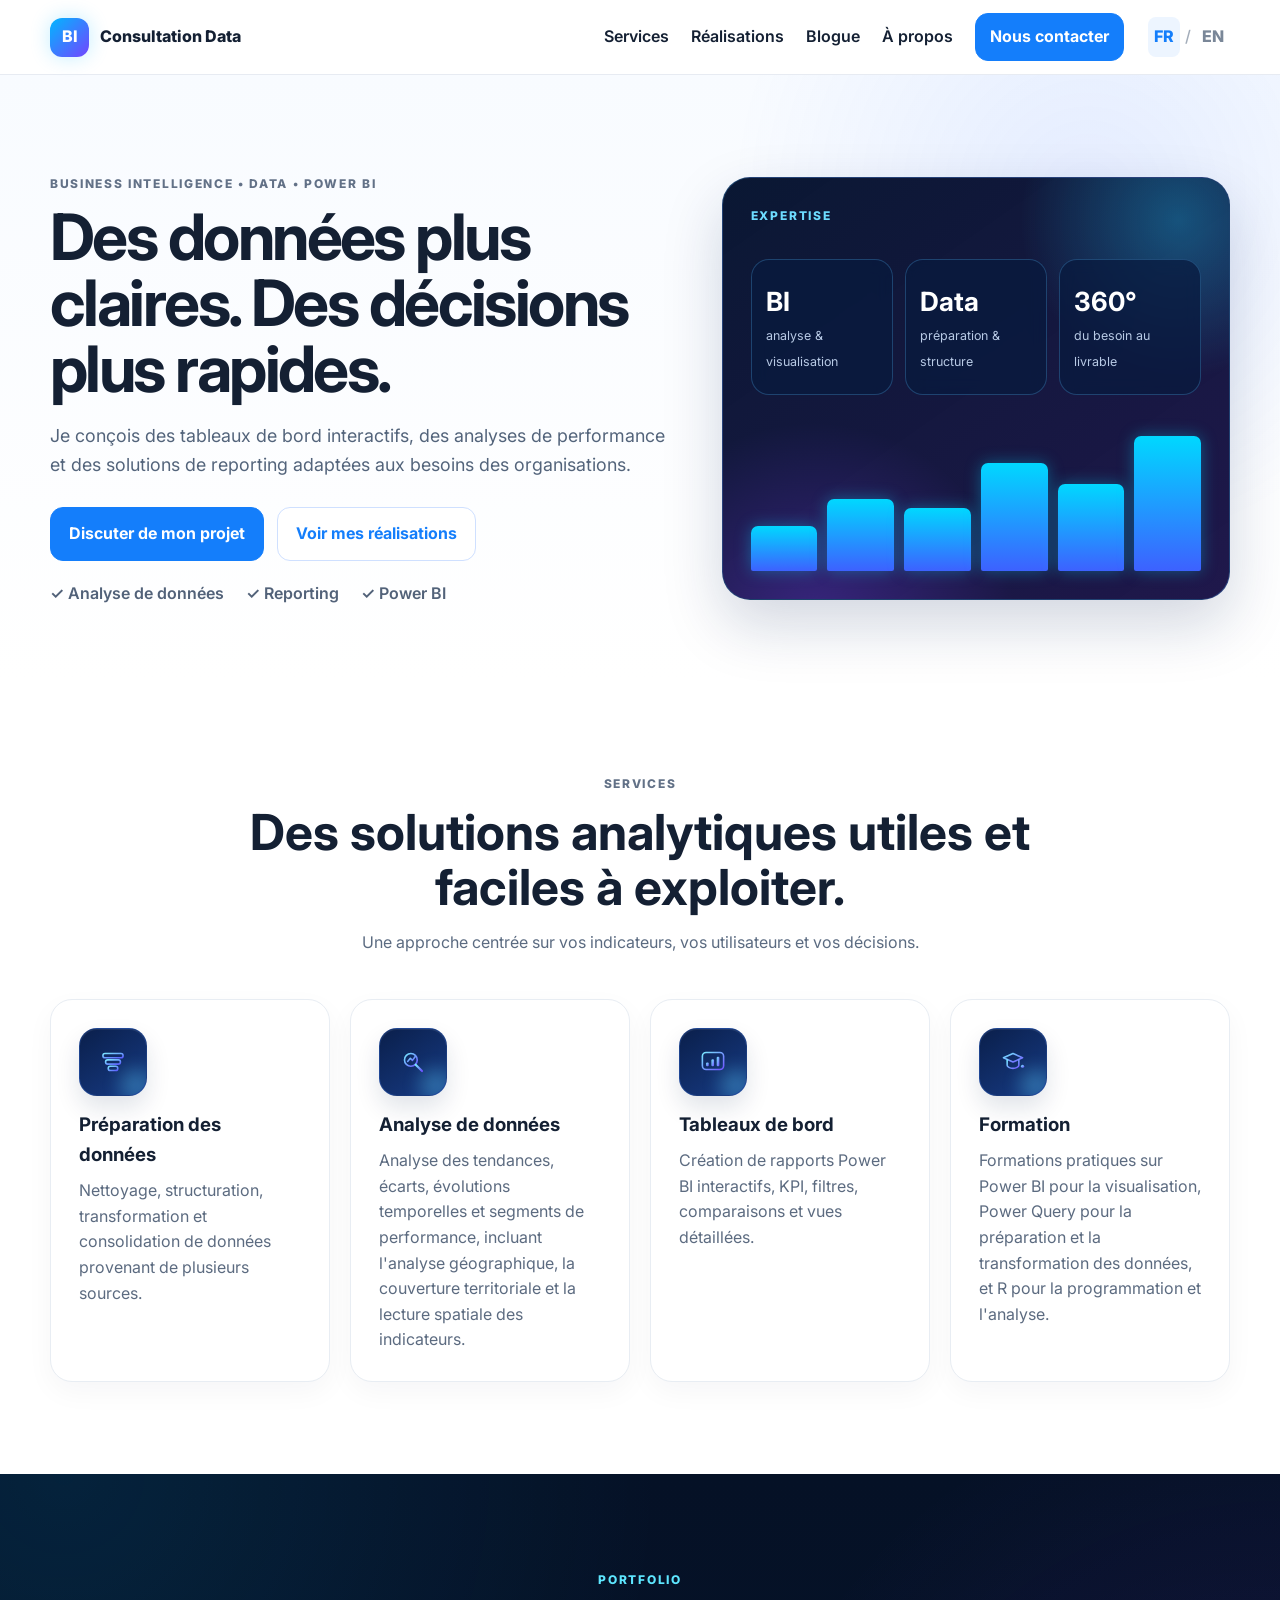
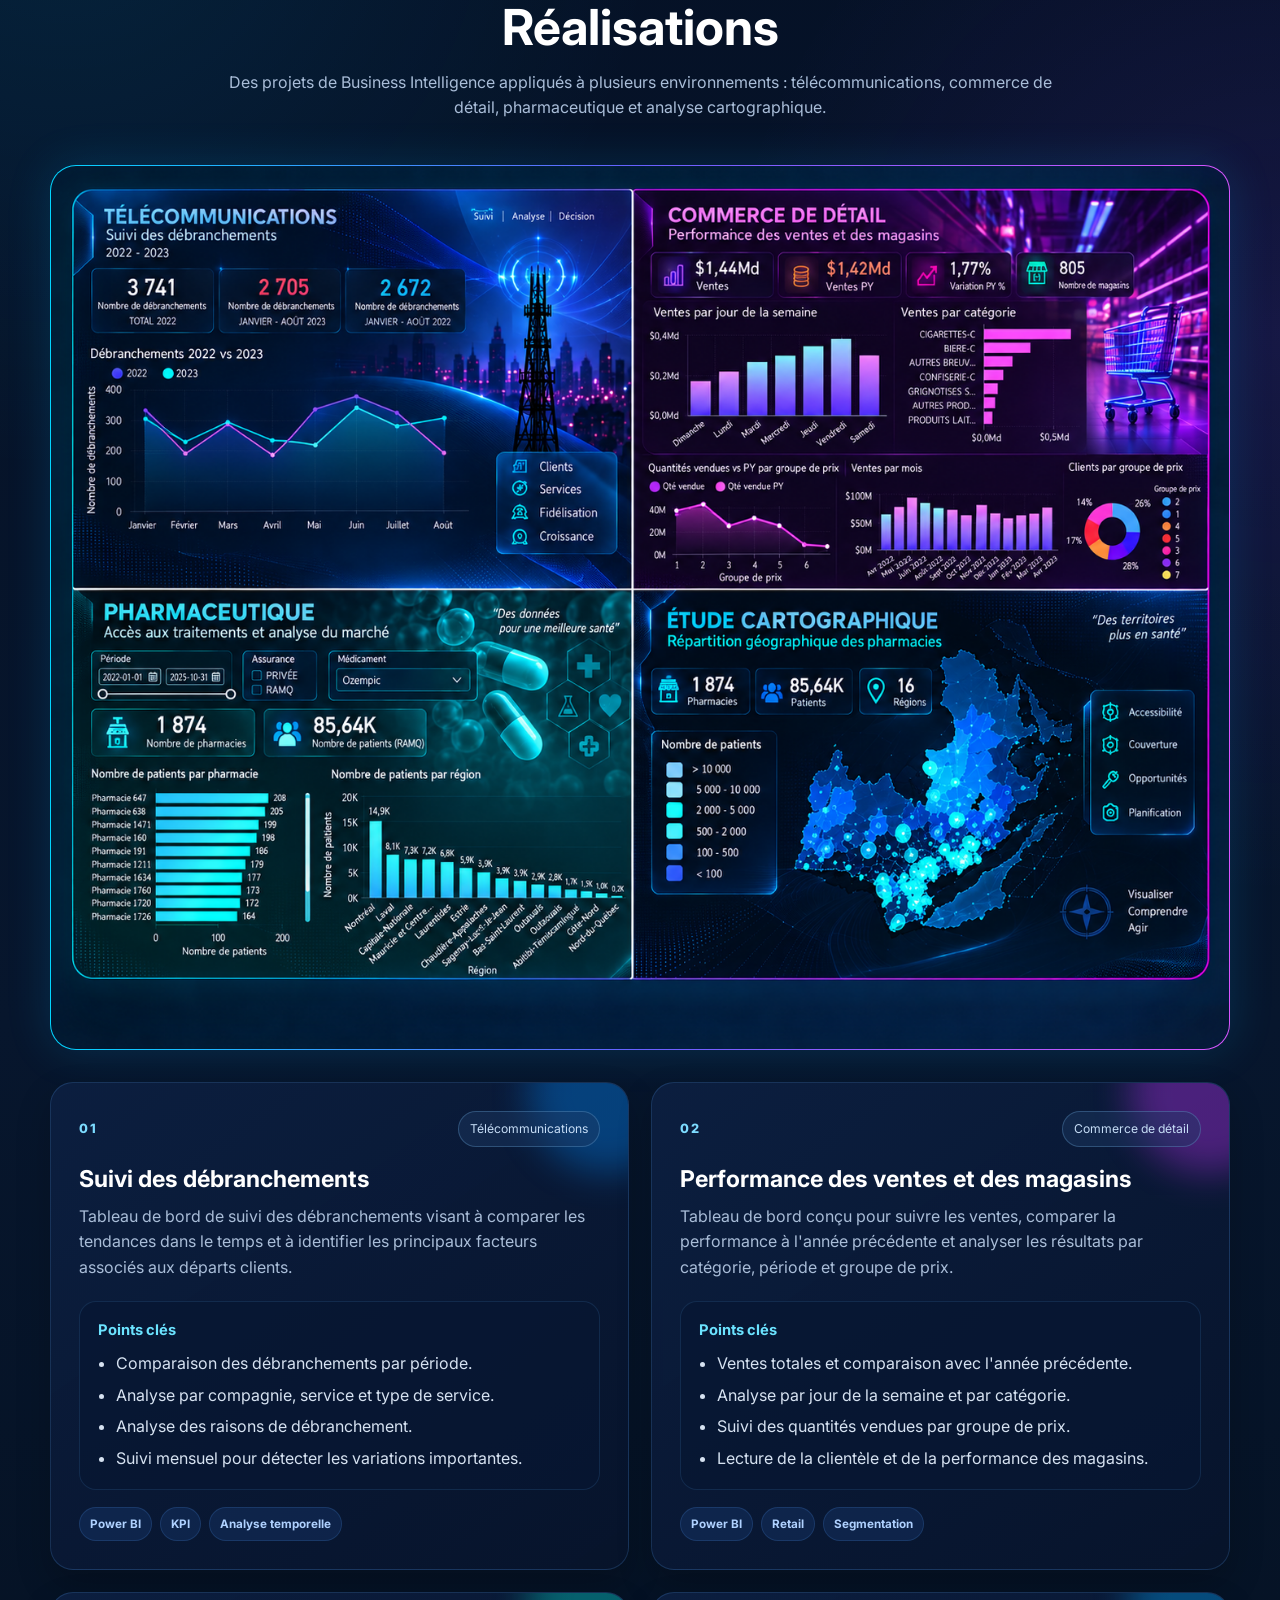
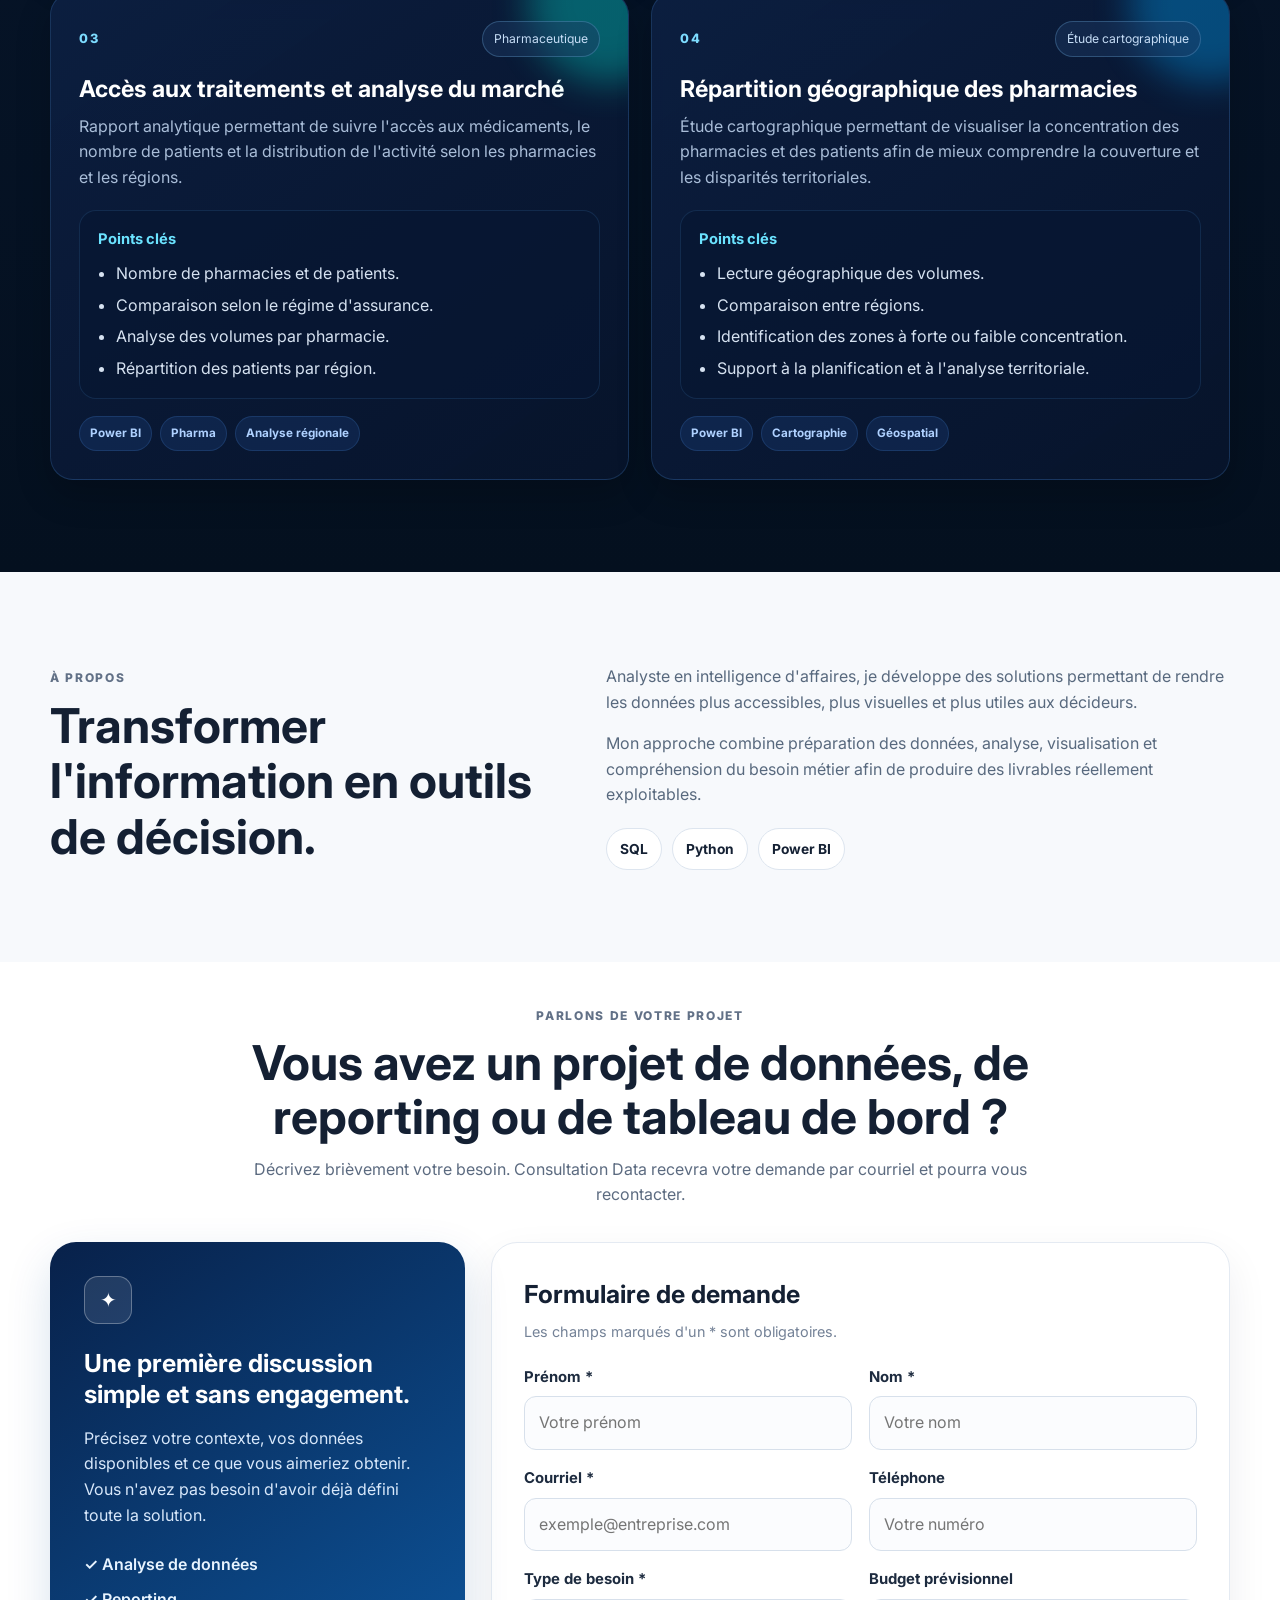
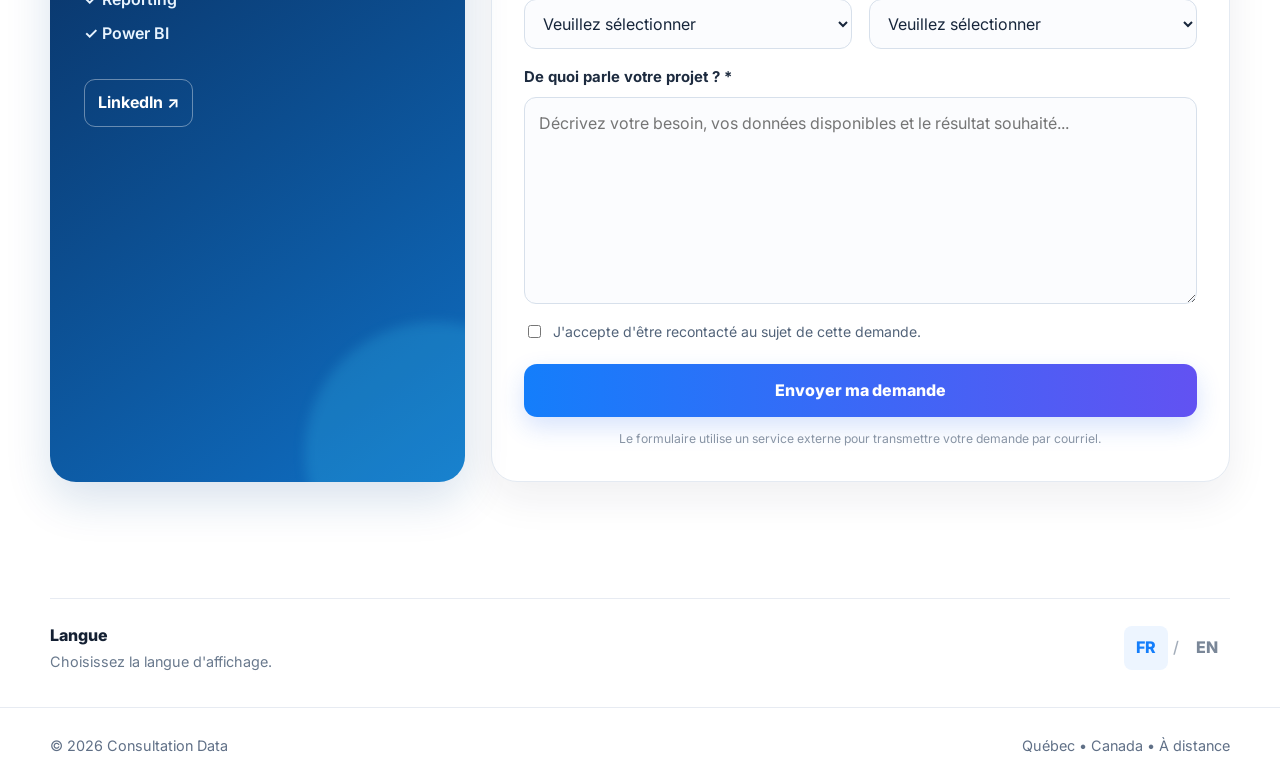
==== commit b9a0a315: "Add files via upload" ====
--- a/index.html
+++ b/index.html
@@ -116,7 +116,19 @@
 
     <div class="cards cards-four">
       <article class="card">
-        <div class="icon">🧹</div>
+        <div class="icon service-icon-shell" aria-hidden="true">
+          <svg viewBox="0 0 64 64" class="service-icon-svg" role="img" focusable="false">
+            <defs>
+              <linearGradient id="gradPrep" x1="0" y1="0" x2="1" y2="1">
+                <stop offset="0%" stop-color="#7ce7ff"/>
+                <stop offset="100%" stop-color="#5b5cff"/>
+              </linearGradient>
+            </defs>
+            <rect x="13" y="16" width="38" height="8" rx="4" fill="none" stroke="url(#gradPrep)" stroke-width="3"/>
+            <rect x="18" y="28" width="28" height="8" rx="4" fill="none" stroke="url(#gradPrep)" stroke-width="3"/>
+            <rect x="23" y="40" width="18" height="8" rx="4" fill="none" stroke="url(#gradPrep)" stroke-width="3"/>
+          </svg>
+        </div>
         <h3 data-fr="Préparation des données" data-en="Data preparation">Préparation des données</h3>
         <p data-fr="Nettoyage, structuration, transformation et consolidation de données provenant de plusieurs sources."
            data-en="Cleaning, structuring, transforming and consolidating data from multiple sources.">
@@ -125,7 +137,19 @@
       </article>
 
       <article class="card">
-        <div class="icon">🔎</div>
+        <div class="icon service-icon-shell" aria-hidden="true">
+          <svg viewBox="0 0 64 64" class="service-icon-svg" role="img" focusable="false">
+            <defs>
+              <linearGradient id="gradAnalysis" x1="0" y1="0" x2="1" y2="1">
+                <stop offset="0%" stop-color="#76ecff"/>
+                <stop offset="100%" stop-color="#6a52ff"/>
+              </linearGradient>
+            </defs>
+            <circle cx="28" cy="28" r="12" fill="none" stroke="url(#gradAnalysis)" stroke-width="3"/>
+            <path d="M37 37 L49 49" stroke="url(#gradAnalysis)" stroke-width="4" stroke-linecap="round"/>
+            <path d="M22 31 L27 25 L31 29 L36 22" fill="none" stroke="url(#gradAnalysis)" stroke-width="3" stroke-linecap="round" stroke-linejoin="round"/>
+          </svg>
+        </div>
         <h3 data-fr="Analyse de données" data-en="Data analysis">Analyse de données</h3>
         <p data-fr="Analyse des tendances, écarts, évolutions temporelles et segments de performance, incluant l'analyse géographique, la couverture territoriale et la lecture spatiale des indicateurs."
            data-en="Analysis of trends, gaps, time-based changes and performance segments, including geographic analysis, territorial coverage and spatial interpretation of indicators.">
@@ -134,7 +158,21 @@
       </article>
 
       <article class="card">
-        <div class="icon">📊</div>
+        <div class="icon service-icon-shell" aria-hidden="true">
+          <svg viewBox="0 0 64 64" class="service-icon-svg" role="img" focusable="false">
+            <defs>
+              <linearGradient id="gradDash" x1="0" y1="0" x2="1" y2="1">
+                <stop offset="0%" stop-color="#79eaff"/>
+                <stop offset="100%" stop-color="#7052ff"/>
+              </linearGradient>
+            </defs>
+            <rect x="12" y="14" width="40" height="32" rx="7" fill="none" stroke="url(#gradDash)" stroke-width="3"/>
+            <rect x="19" y="33" width="5" height="7" rx="2" fill="url(#gradDash)"/>
+            <rect x="29" y="27" width="5" height="13" rx="2" fill="url(#gradDash)"/>
+            <rect x="39" y="22" width="5" height="18" rx="2" fill="url(#gradDash)"/>
+            <path d="M23 50 H41" stroke="url(#gradDash)" stroke-width="3" stroke-linecap="round"/>
+          </svg>
+        </div>
         <h3 data-fr="Tableaux de bord" data-en="Dashboards">Tableaux de bord</h3>
         <p data-fr="Création de rapports Power BI interactifs, KPI, filtres, comparaisons et vues détaillées."
            data-en="Creation of interactive Power BI reports with KPIs, filters, comparisons and detailed views.">
@@ -143,18 +181,26 @@
       </article>
 
       <article class="card training-card">
-        <div class="icon">🎓</div>
+        <div class="icon service-icon-shell" aria-hidden="true">
+          <svg viewBox="0 0 64 64" class="service-icon-svg" role="img" focusable="false">
+            <defs>
+              <linearGradient id="gradTrain" x1="0" y1="0" x2="1" y2="1">
+                <stop offset="0%" stop-color="#74ecff"/>
+                <stop offset="100%" stop-color="#7354ff"/>
+              </linearGradient>
+            </defs>
+            <path d="M14 24 L32 16 L50 24 L32 32 Z" fill="none" stroke="url(#gradTrain)" stroke-width="3" stroke-linejoin="round"/>
+            <path d="M21 28 V38 C21 41 26 44 32 44 C38 44 43 41 43 38 V28" fill="none" stroke="url(#gradTrain)" stroke-width="3" stroke-linecap="round"/>
+            <path d="M50 24 V37" stroke="url(#gradTrain)" stroke-width="3" stroke-linecap="round"/>
+            <circle cx="50" cy="40" r="3" fill="url(#gradTrain)"/>
+          </svg>
+        </div>
         <h3 data-fr="Formation" data-en="Training">Formation</h3>
         <p data-fr="Formations pratiques sur Power BI pour la visualisation, Power Query pour la préparation et la transformation des données, et R pour la programmation et l'analyse."
            data-en="Practical training in Power BI for visualization, Power Query for data preparation and transformation, and R for programming and analysis.">
           Formations pratiques sur Power BI pour la visualisation, Power Query pour la préparation et la transformation des données, et R pour la programmation et l'analyse.
         </p>
-        <div class="training-tools">
-          <span>Power BI</span>
-          <span>Power Query</span>
-          <span>R</span>
-        </div>
-      </article>
+</article>
     </div>
   </div>
 </section>
--- a/styles.css
+++ b/styles.css
@@ -54,7 +54,37 @@
 .cards-three{grid-template-columns:repeat(3,1fr)}
 .cards-four{grid-template-columns:repeat(4,1fr)}
 .card{padding:28px;border-radius:22px;border:1px solid #e8edf3;background:#fff;box-shadow:0 10px 28px rgba(22,34,56,.04)}
-.card .icon{font-size:1.8rem;margin-bottom:12px}
+.card .icon{margin-bottom:14px}
+.service-icon-shell{
+  width:68px;
+  height:68px;
+  display:grid;
+  place-items:center;
+  border-radius:18px;
+  background:linear-gradient(145deg,#0a1f4b,#173b84);
+  border:1px solid rgba(73,138,255,.22);
+  box-shadow:
+    0 12px 25px rgba(9,33,73,.12),
+    inset 0 1px 0 rgba(255,255,255,.08);
+  position:relative;
+  overflow:hidden;
+}
+.service-icon-shell:before{
+  content:"";
+  position:absolute;
+  inset:auto -18px -18px auto;
+  width:56px;
+  height:56px;
+  border-radius:50%;
+  background:radial-gradient(circle,rgba(95,215,255,.38),transparent 65%);
+  filter:blur(6px);
+}
+.service-icon-svg{
+  width:34px;
+  height:34px;
+  position:relative;
+  z-index:1;
+}
 .card h3{margin:0 0 8px}
 .card p{margin:0;color:#5c6b80}
 
@@ -164,7 +194,5 @@
   .form-row{grid-template-columns:1fr}
   .project-form,.contact-side{padding:23px}
 }
-.training-tools{display:flex;flex-wrap:wrap;gap:8px;margin-top:18px}
-.training-tools span{padding:7px 10px;border-radius:999px;background:#eef5ff;border:1px solid #d7e6fb;color:#245b9f;font-size:.76rem;font-weight:700}
 @media(max-width:1100px){.cards-four{grid-template-columns:repeat(2,1fr)}}
 @media(max-width:760px){.cards-four{grid-template-columns:1fr}}
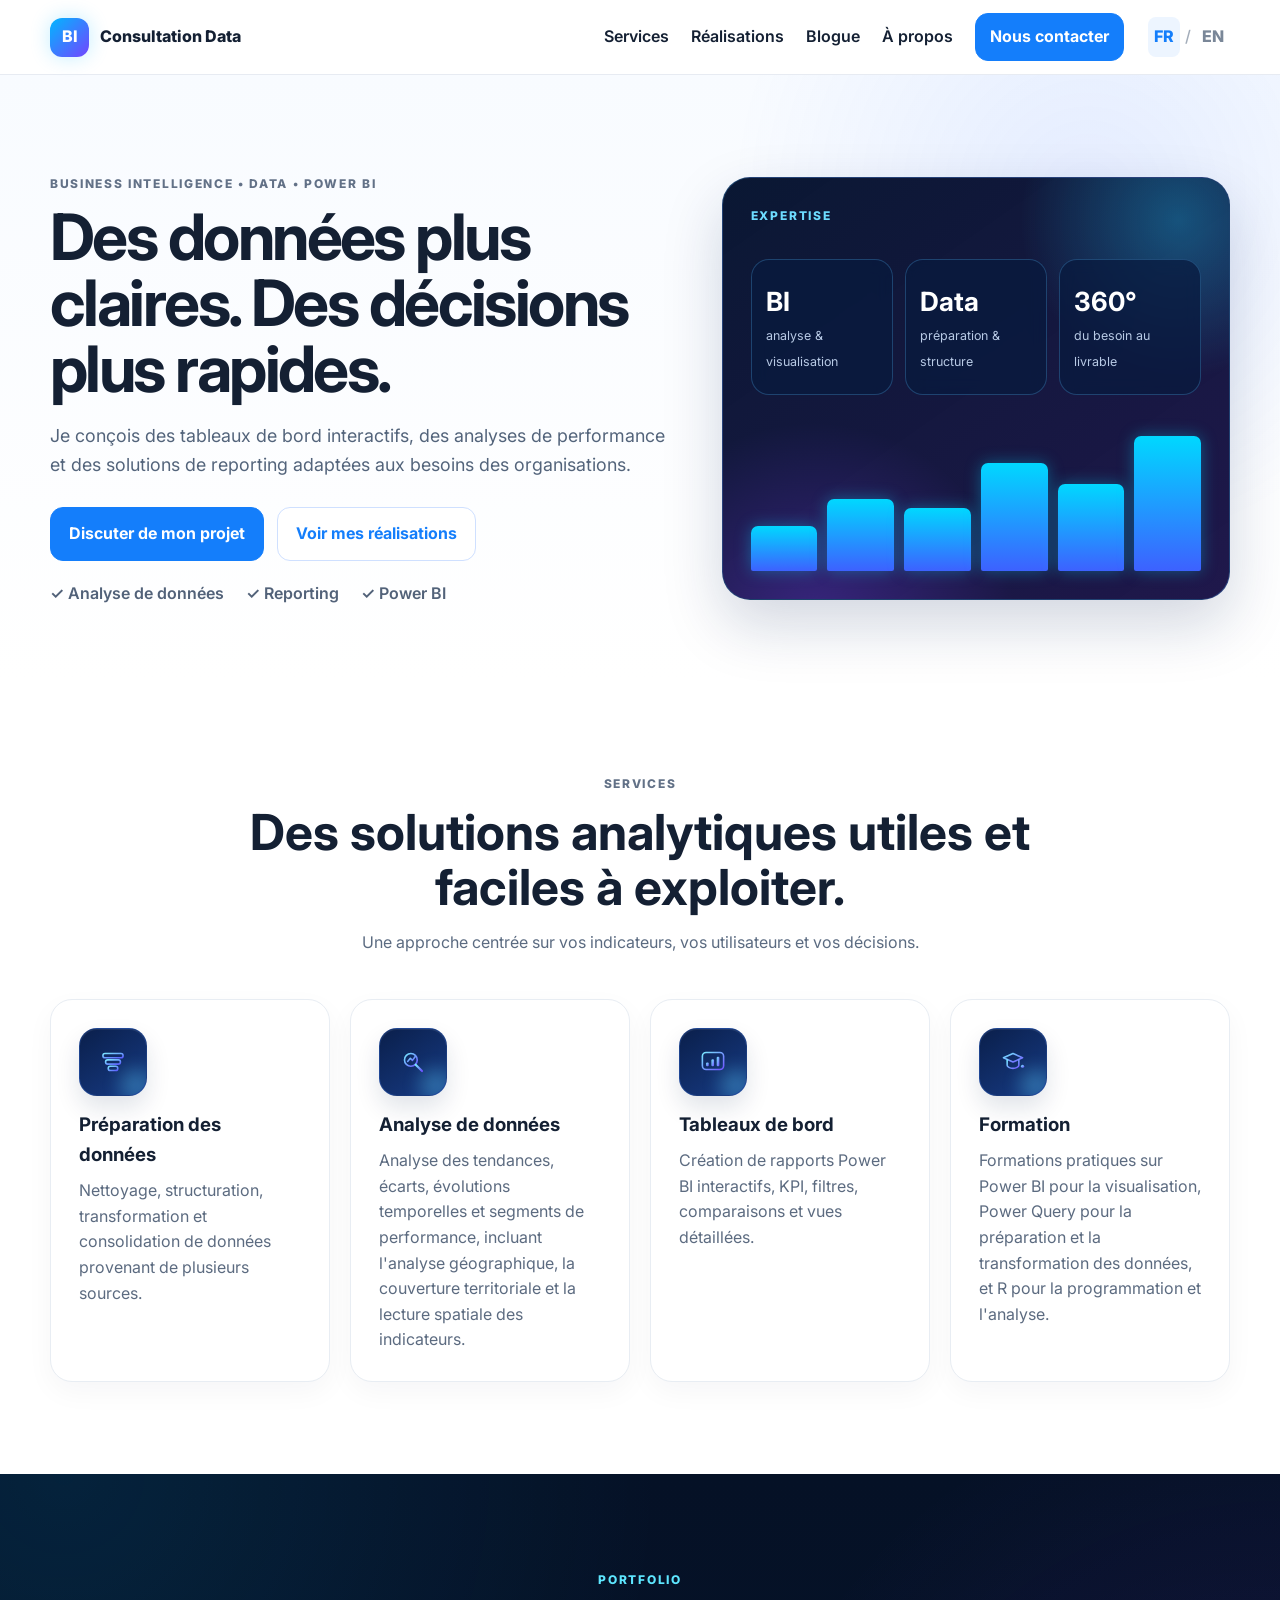
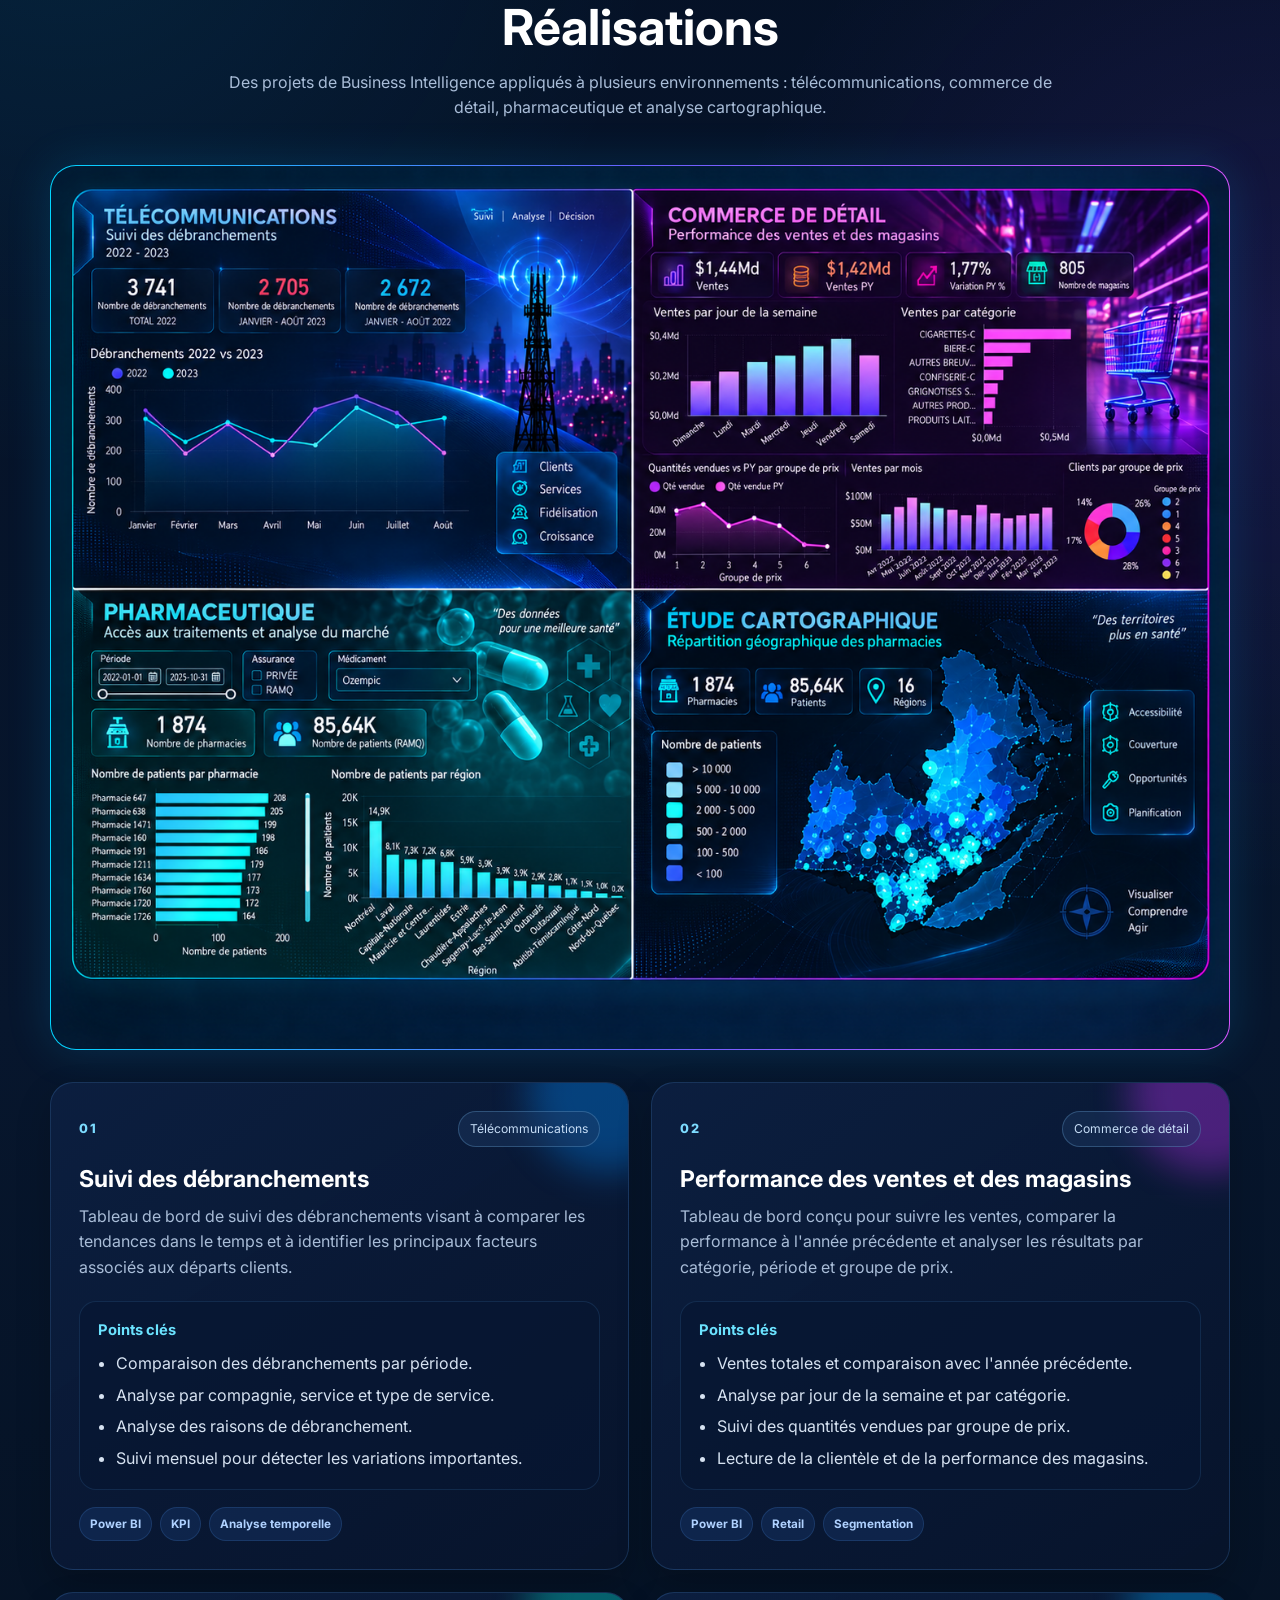
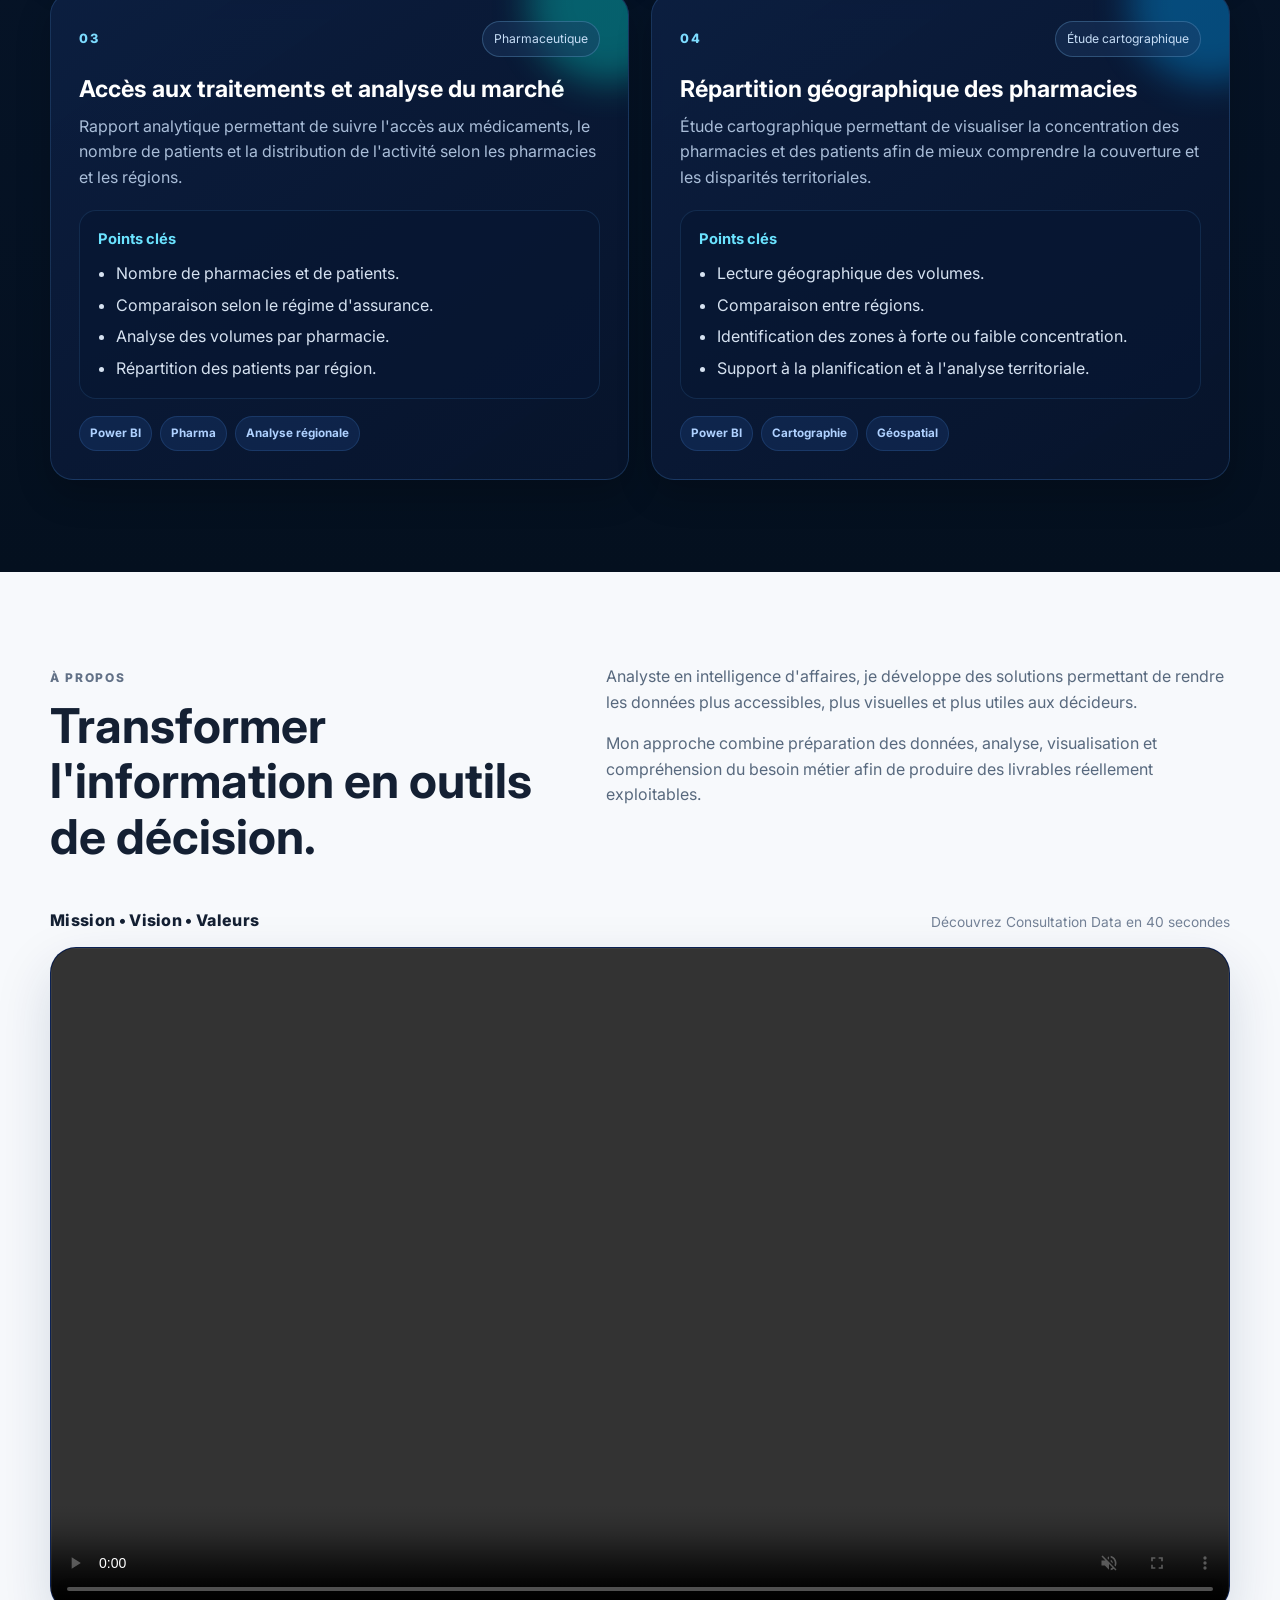
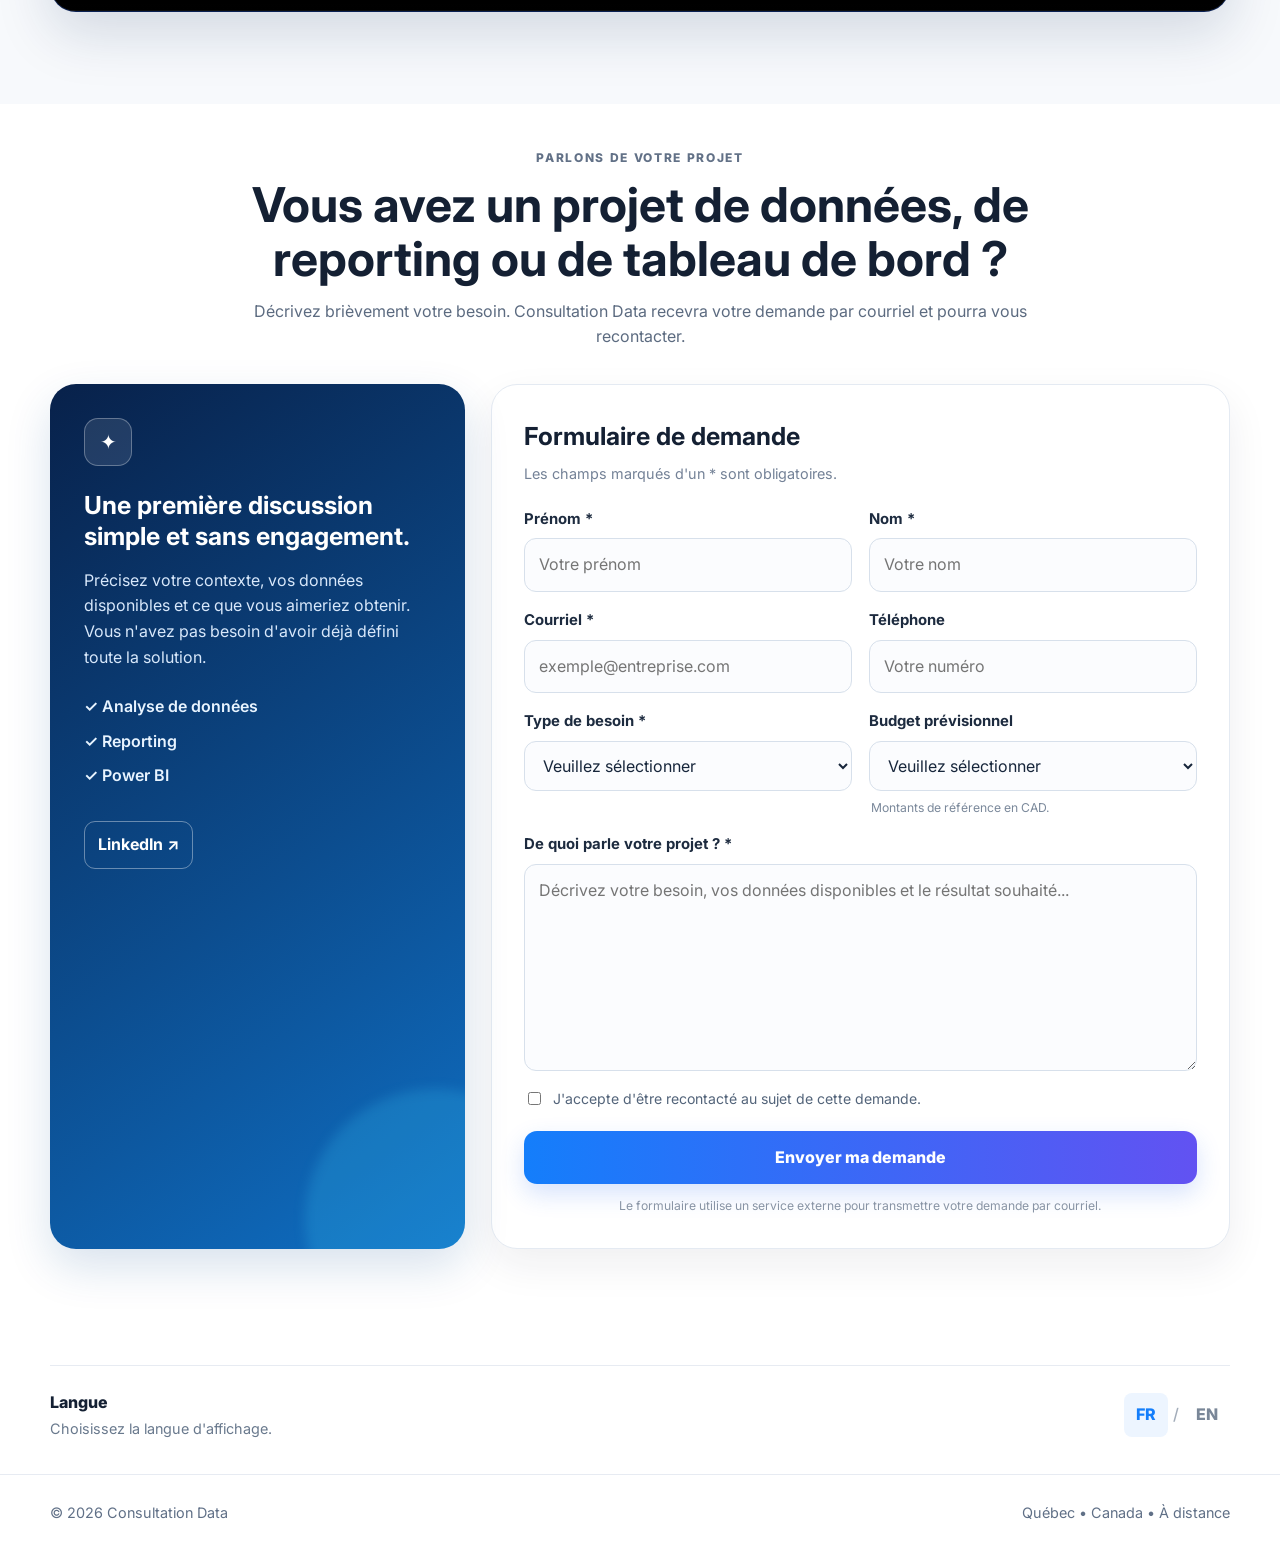
==== commit 9e76ac27: "Add files via upload" ====
--- a/index.html
+++ b/index.html
@@ -393,30 +393,39 @@
 </section>
 
 <section id="apropos" class="section section-alt">
-  <div class="container about-grid">
-    <div>
-      <span class="eyebrow" data-fr="À propos" data-en="About">À propos</span>
-      <h2 data-fr="Transformer l'information en outils de décision."
-          data-en="Turning information into decision-making tools.">
-        Transformer l'information en outils de décision.
-      </h2>
-    </div>
-
-    <div class="about-copy">
-      <p data-fr="Analyste en intelligence d'affaires, je développe des solutions permettant de rendre les données plus accessibles, plus visuelles et plus utiles aux décideurs."
-         data-en="As a Business Intelligence analyst, I develop solutions that make data more accessible, visual and useful to decision-makers.">
-        Analyste en intelligence d'affaires, je développe des solutions permettant de rendre les données plus accessibles, plus visuelles et plus utiles aux décideurs.
-      </p>
-
-      <p data-fr="Mon approche combine préparation des données, analyse, visualisation et compréhension du besoin métier afin de produire des livrables réellement exploitables."
-         data-en="My approach combines data preparation, analysis, visualization and business understanding to produce truly actionable deliverables.">
-        Mon approche combine préparation des données, analyse, visualisation et compréhension du besoin métier afin de produire des livrables réellement exploitables.
-      </p>
-
-      <div class="tags">
-        <span>SQL</span>
-        <span>Python</span>
-        <span>Power BI</span>
+  <div class="container">
+    <div class="about-grid">
+      <div>
+        <span class="eyebrow" data-fr="À propos" data-en="About">À propos</span>
+        <h2 data-fr="Transformer l'information en outils de décision."
+            data-en="Turning information into decision-making tools.">
+          Transformer l'information en outils de décision.
+        </h2>
+      </div>
+
+      <div class="about-copy">
+        <p data-fr="Analyste en intelligence d'affaires, je développe des solutions permettant de rendre les données plus accessibles, plus visuelles et plus utiles aux décideurs."
+           data-en="As a Business Intelligence analyst, I develop solutions that make data more accessible, visual and useful to decision-makers.">
+          Analyste en intelligence d'affaires, je développe des solutions permettant de rendre les données plus accessibles, plus visuelles et plus utiles aux décideurs.
+        </p>
+
+        <p data-fr="Mon approche combine préparation des données, analyse, visualisation et compréhension du besoin métier afin de produire des livrables réellement exploitables."
+           data-en="My approach combines data preparation, analysis, visualization and business understanding to produce truly actionable deliverables.">
+          Mon approche combine préparation des données, analyse, visualisation et compréhension du besoin métier afin de produire des livrables réellement exploitables.
+        </p>
+      </div>
+    </div>
+
+    <div class="about-video-block">
+      <div class="about-video-heading">
+        <span data-fr="Mission • Vision • Valeurs" data-en="Mission • Vision • Values">Mission • Vision • Valeurs</span>
+        <small data-fr="Découvrez Consultation Data en 40 secondes" data-en="Discover Consultation Data in 40 seconds">Découvrez Consultation Data en 40 secondes</small>
+      </div>
+      <div class="about-video-frame">
+        <video id="about-video" class="about-video" muted playsinline preload="metadata" controls aria-label="Présentation de Consultation Data">
+          <source src="Consultation_Data_Presentation_FR.mp4" type="video/mp4">
+          <span data-fr="Votre navigateur ne prend pas en charge la lecture vidéo." data-en="Your browser does not support video playback.">Votre navigateur ne prend pas en charge la lecture vidéo.</span>
+        </video>
       </div>
     </div>
   </div>
@@ -534,22 +543,15 @@
           <div class="form-field">
             <label for="budget" data-fr="Budget prévisionnel" data-en="Estimated budget">Budget prévisionnel</label>
             <select id="budget" name="Budget prévisionnel">
-              <option value="" selected
-                      data-fr="Veuillez sélectionner"
-                      data-en="Please select">Veuillez sélectionner</option>
-              <option value="Moins de 2 500 CAD"
-                      data-fr="Moins de 2 500 CAD"
-                      data-en="Under CAD 2,500">Moins de 2 500 CAD</option>
-              <option value="2 500 à 5 000 CAD"
-                      data-fr="2 500 à 5 000 CAD"
-                      data-en="CAD 2,500–5,000">2 500 à 5 000 CAD</option>
-              <option value="5 000 CAD et plus"
-                      data-fr="5 000 CAD et plus"
-                      data-en="CAD 5,000+">5 000 CAD et plus</option>
-              <option value="À discuter"
-                      data-fr="À discuter"
-                      data-en="To be discussed">À discuter</option>
+              <option value="" selected data-budget-key="placeholder">Veuillez sélectionner</option>
+              <option value="Moins de 2 500 CAD" data-budget-key="under">Moins de 2 500 CAD</option>
+              <option value="2 500 à 5 000 CAD" data-budget-key="mid">2 500 à 5 000 CAD</option>
+              <option value="5 000 CAD et plus" data-budget-key="high">5 000 CAD et plus</option>
+              <option value="À discuter" data-budget-key="discuss">À discuter</option>
             </select>
+            <p id="budget-currency-note" class="budget-currency-note" aria-live="polite">
+              Montants de référence en CAD. Conversion locale indicative lorsqu'elle est disponible.
+            </p>
           </div>
         </div>
 
--- a/styles.css
+++ b/styles.css
@@ -196,3 +196,21 @@
 }
 @media(max-width:1100px){.cards-four{grid-template-columns:repeat(2,1fr)}}
 @media(max-width:760px){.cards-four{grid-template-columns:1fr}}
+
+/* À propos — vidéo Mission / Vision / Valeurs */
+.about-video-block{margin-top:44px}
+.about-video-heading{display:flex;align-items:flex-end;justify-content:space-between;gap:20px;margin-bottom:14px}
+.about-video-heading>span{font-weight:800;color:#142033;font-size:1rem;letter-spacing:.02em}
+.about-video-heading small{color:#748297;font-size:.86rem}
+.about-video-frame{position:relative;overflow:hidden;border-radius:26px;background:#050d2d;border:1px solid rgba(41,121,255,.18);box-shadow:0 22px 55px rgba(12,39,83,.15)}
+.about-video-frame:before{content:"";position:absolute;inset:0;pointer-events:none;z-index:1;box-shadow:inset 0 0 0 1px rgba(255,255,255,.05)}
+.about-video{display:block;width:100%;aspect-ratio:16/9;object-fit:cover;background:#050d2d}
+
+/* Budget — devise locale */
+.budget-currency-note{margin:1px 2px 0;color:#7b899b;font-size:.76rem;line-height:1.4}
+
+@media(max-width:650px){
+  .about-video-block{margin-top:30px}
+  .about-video-heading{align-items:flex-start;flex-direction:column;gap:4px}
+  .about-video-frame{border-radius:18px}
+}
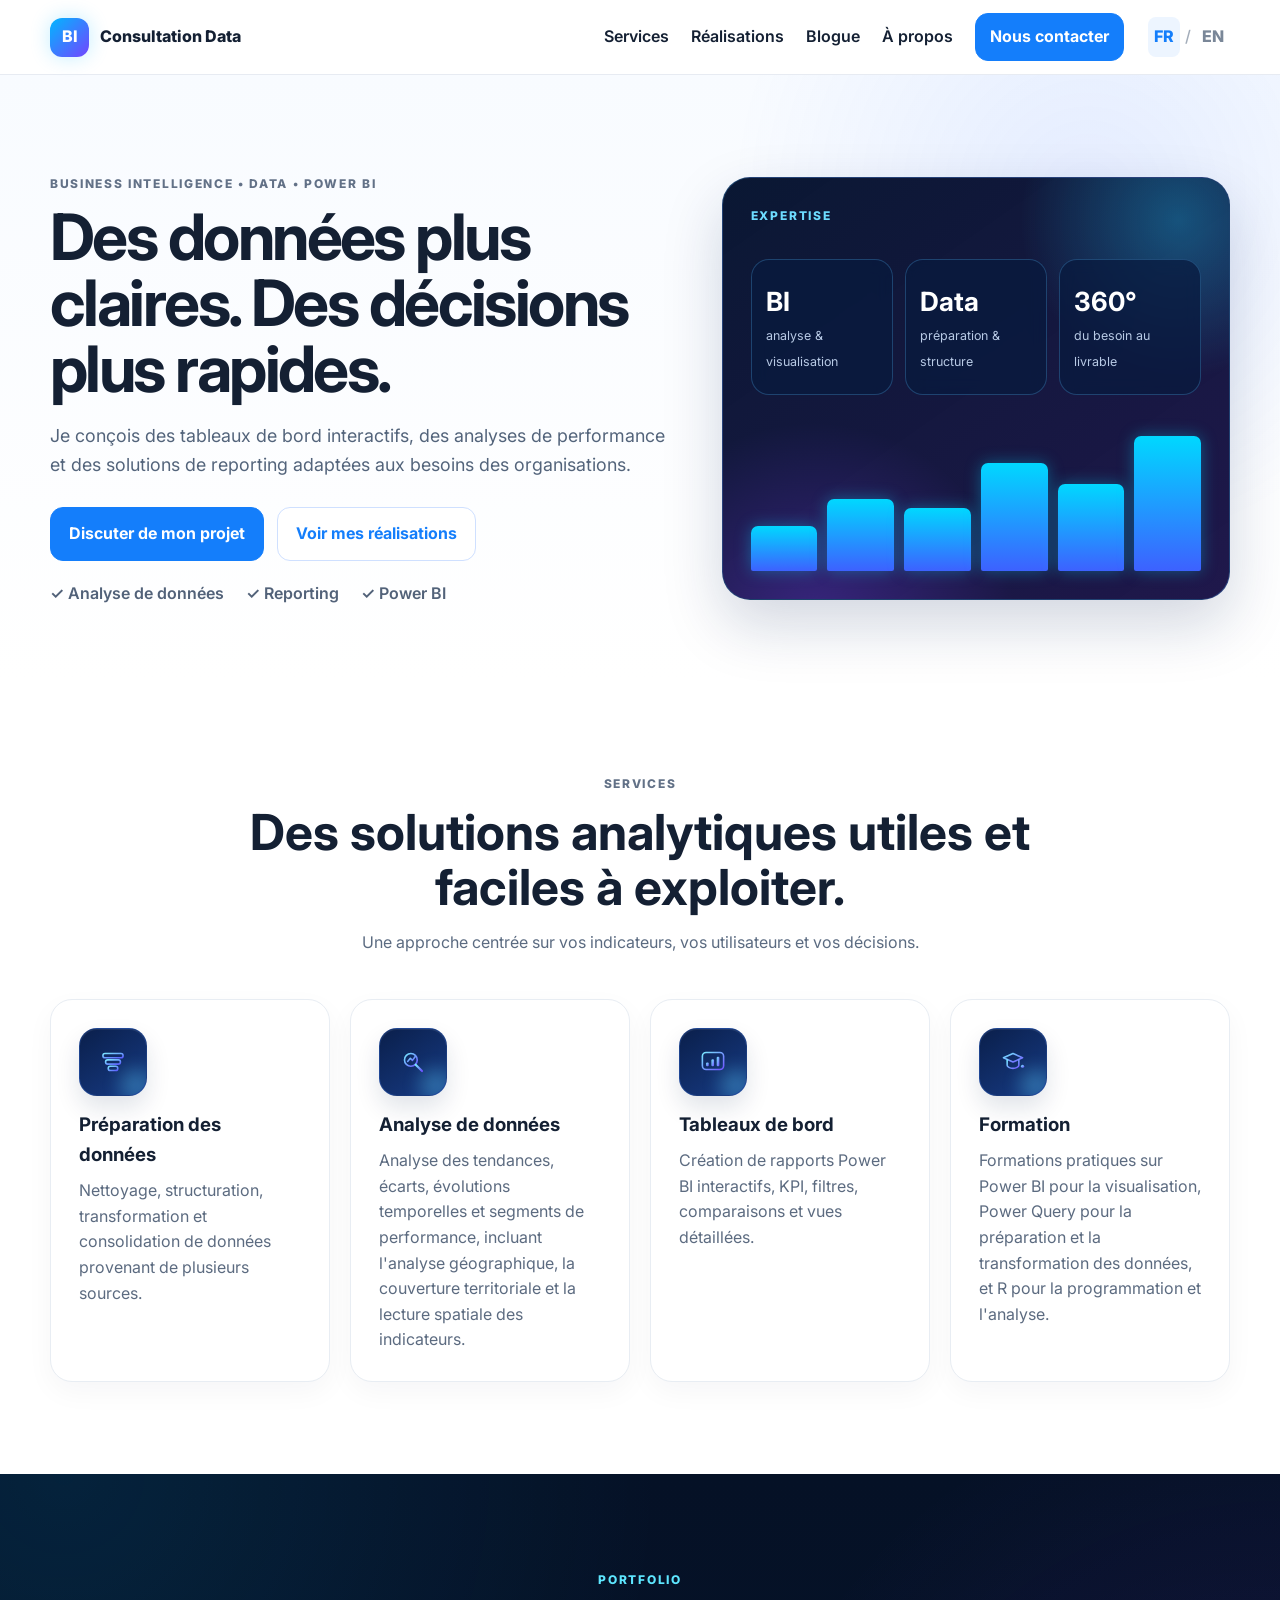
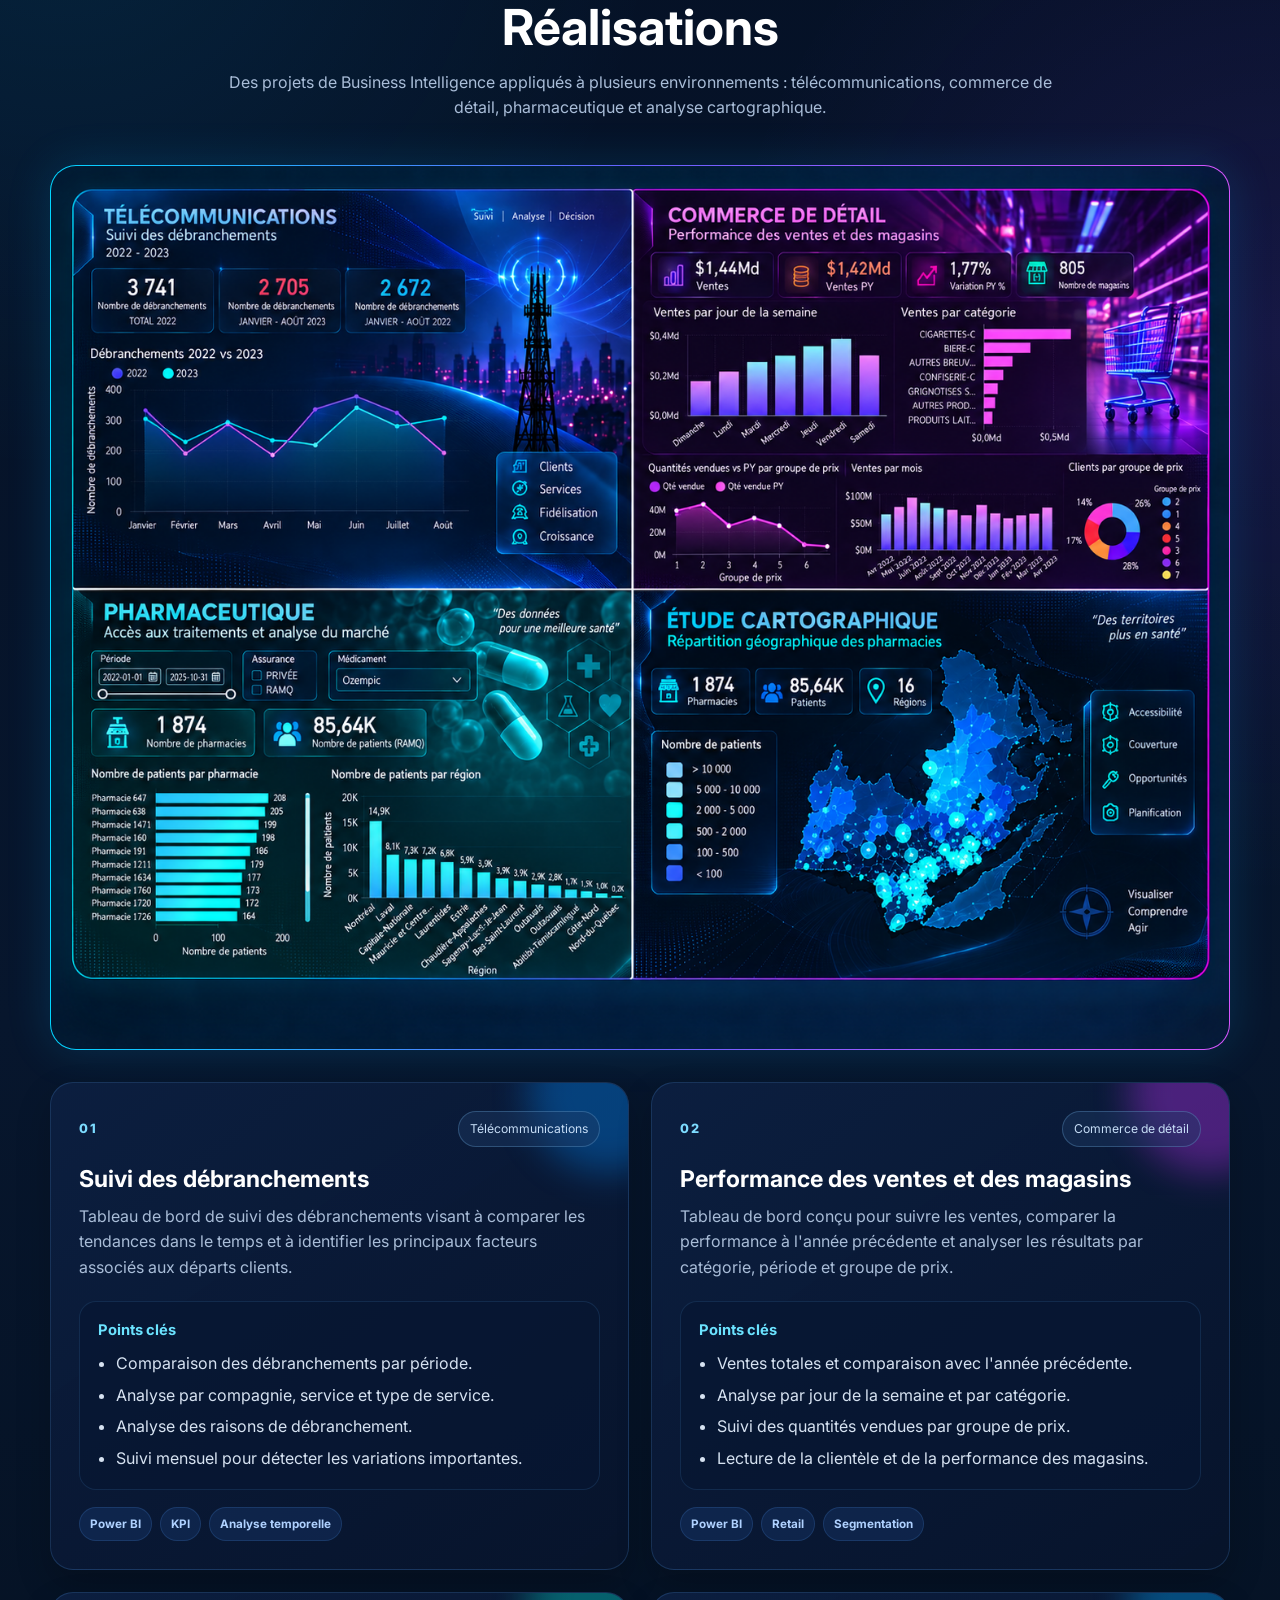
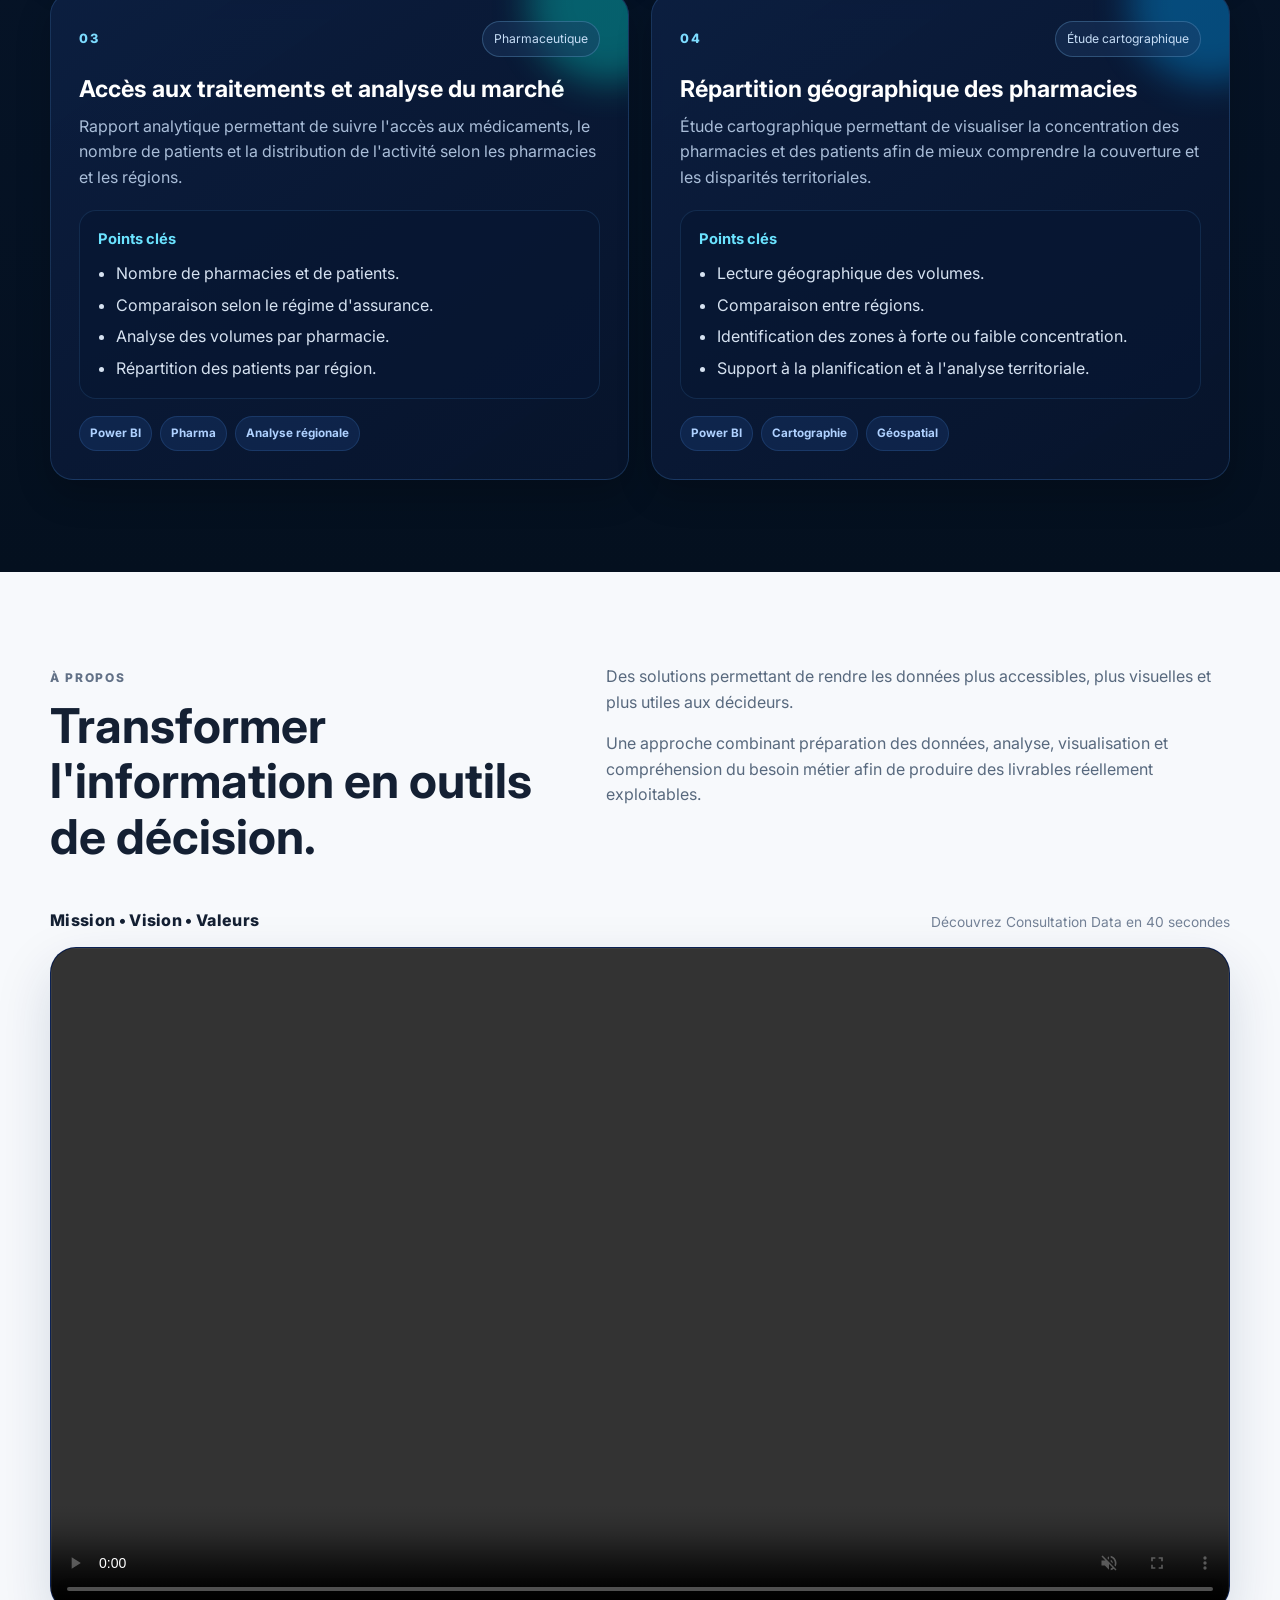
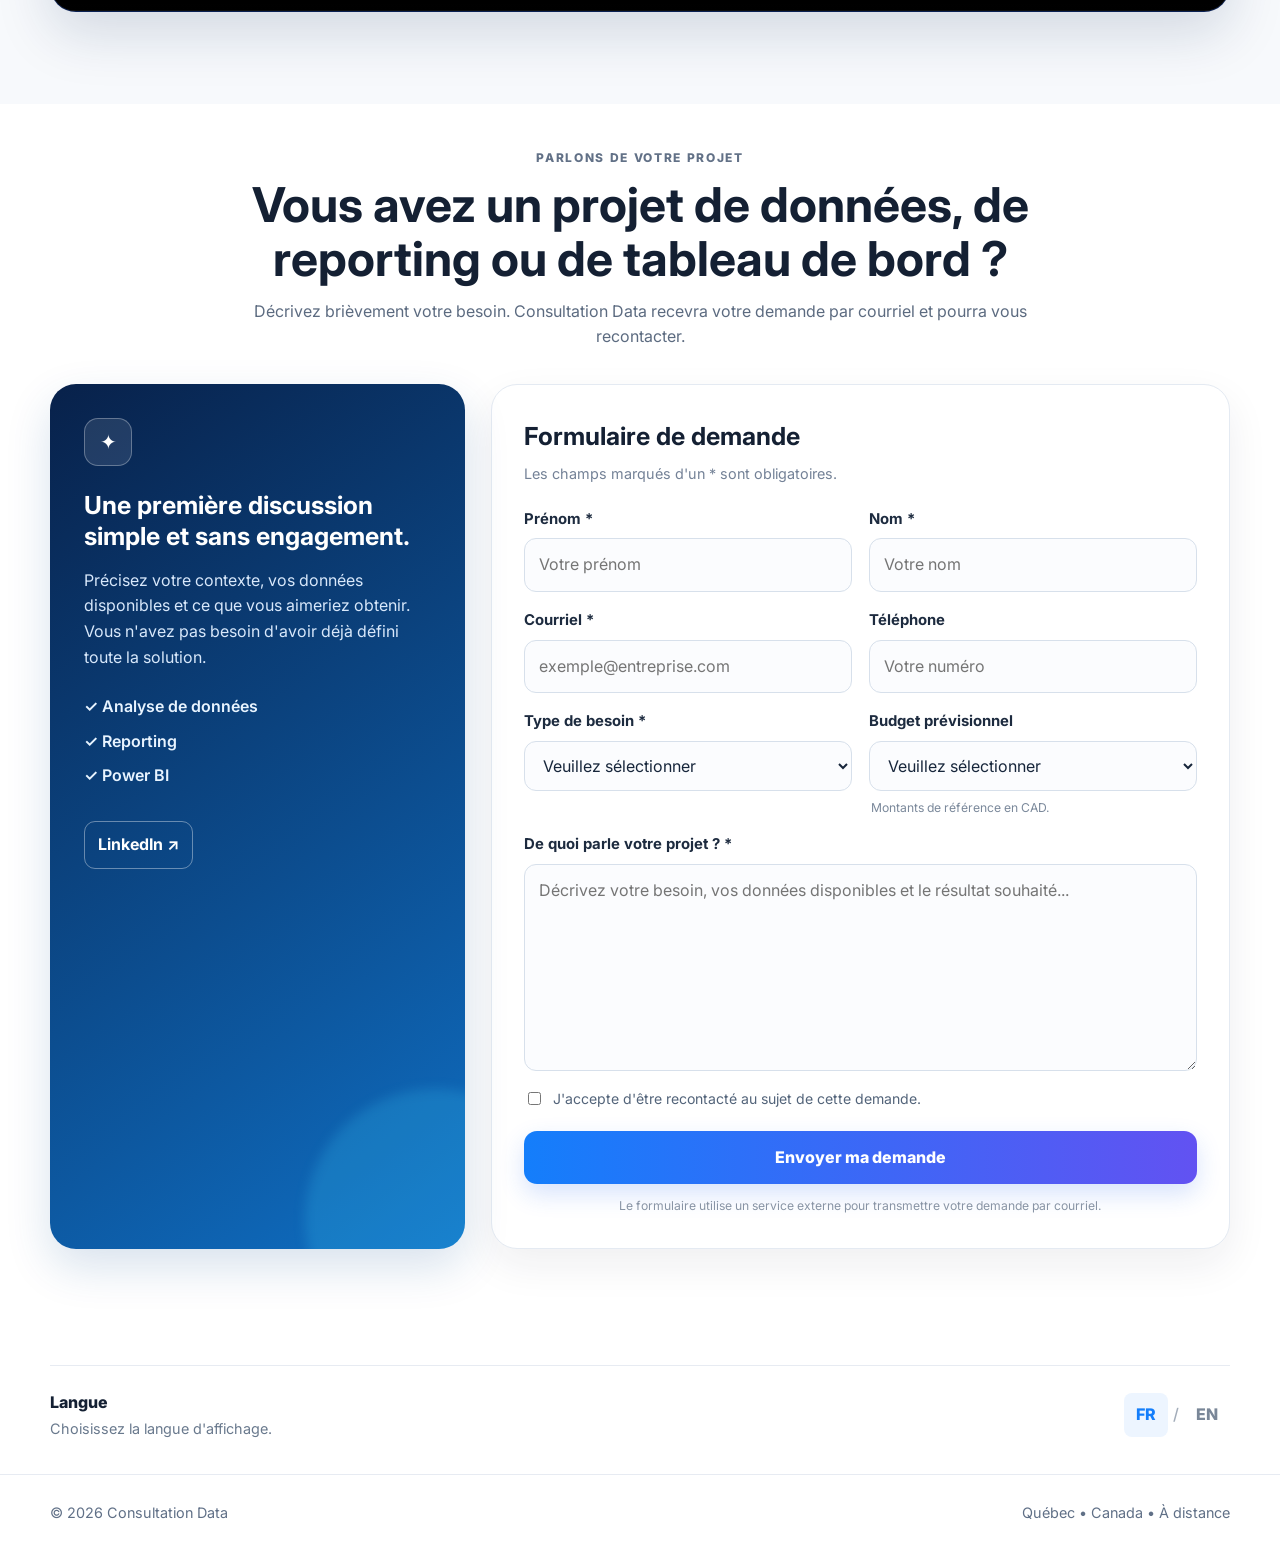
==== commit 30ab7073: "Add files via upload" ====
--- a/index.html
+++ b/index.html
@@ -404,14 +404,14 @@
       </div>
 
       <div class="about-copy">
-        <p data-fr="Analyste en intelligence d'affaires, je développe des solutions permettant de rendre les données plus accessibles, plus visuelles et plus utiles aux décideurs."
-           data-en="As a Business Intelligence analyst, I develop solutions that make data more accessible, visual and useful to decision-makers.">
-          Analyste en intelligence d'affaires, je développe des solutions permettant de rendre les données plus accessibles, plus visuelles et plus utiles aux décideurs.
-        </p>
-
-        <p data-fr="Mon approche combine préparation des données, analyse, visualisation et compréhension du besoin métier afin de produire des livrables réellement exploitables."
-           data-en="My approach combines data preparation, analysis, visualization and business understanding to produce truly actionable deliverables.">
-          Mon approche combine préparation des données, analyse, visualisation et compréhension du besoin métier afin de produire des livrables réellement exploitables.
+        <p data-fr="Des solutions permettant de rendre les données plus accessibles, plus visuelles et plus utiles aux décideurs."
+           data-en="Solutions designed to make data more accessible, more visual and more useful to decision-makers.">
+          Des solutions permettant de rendre les données plus accessibles, plus visuelles et plus utiles aux décideurs.
+        </p>
+
+        <p data-fr="Une approche combinant préparation des données, analyse, visualisation et compréhension du besoin métier afin de produire des livrables réellement exploitables."
+           data-en="An approach combining data preparation, analysis, visualization and business understanding to deliver truly actionable results.">
+          Une approche combinant préparation des données, analyse, visualisation et compréhension du besoin métier afin de produire des livrables réellement exploitables.
         </p>
       </div>
     </div>
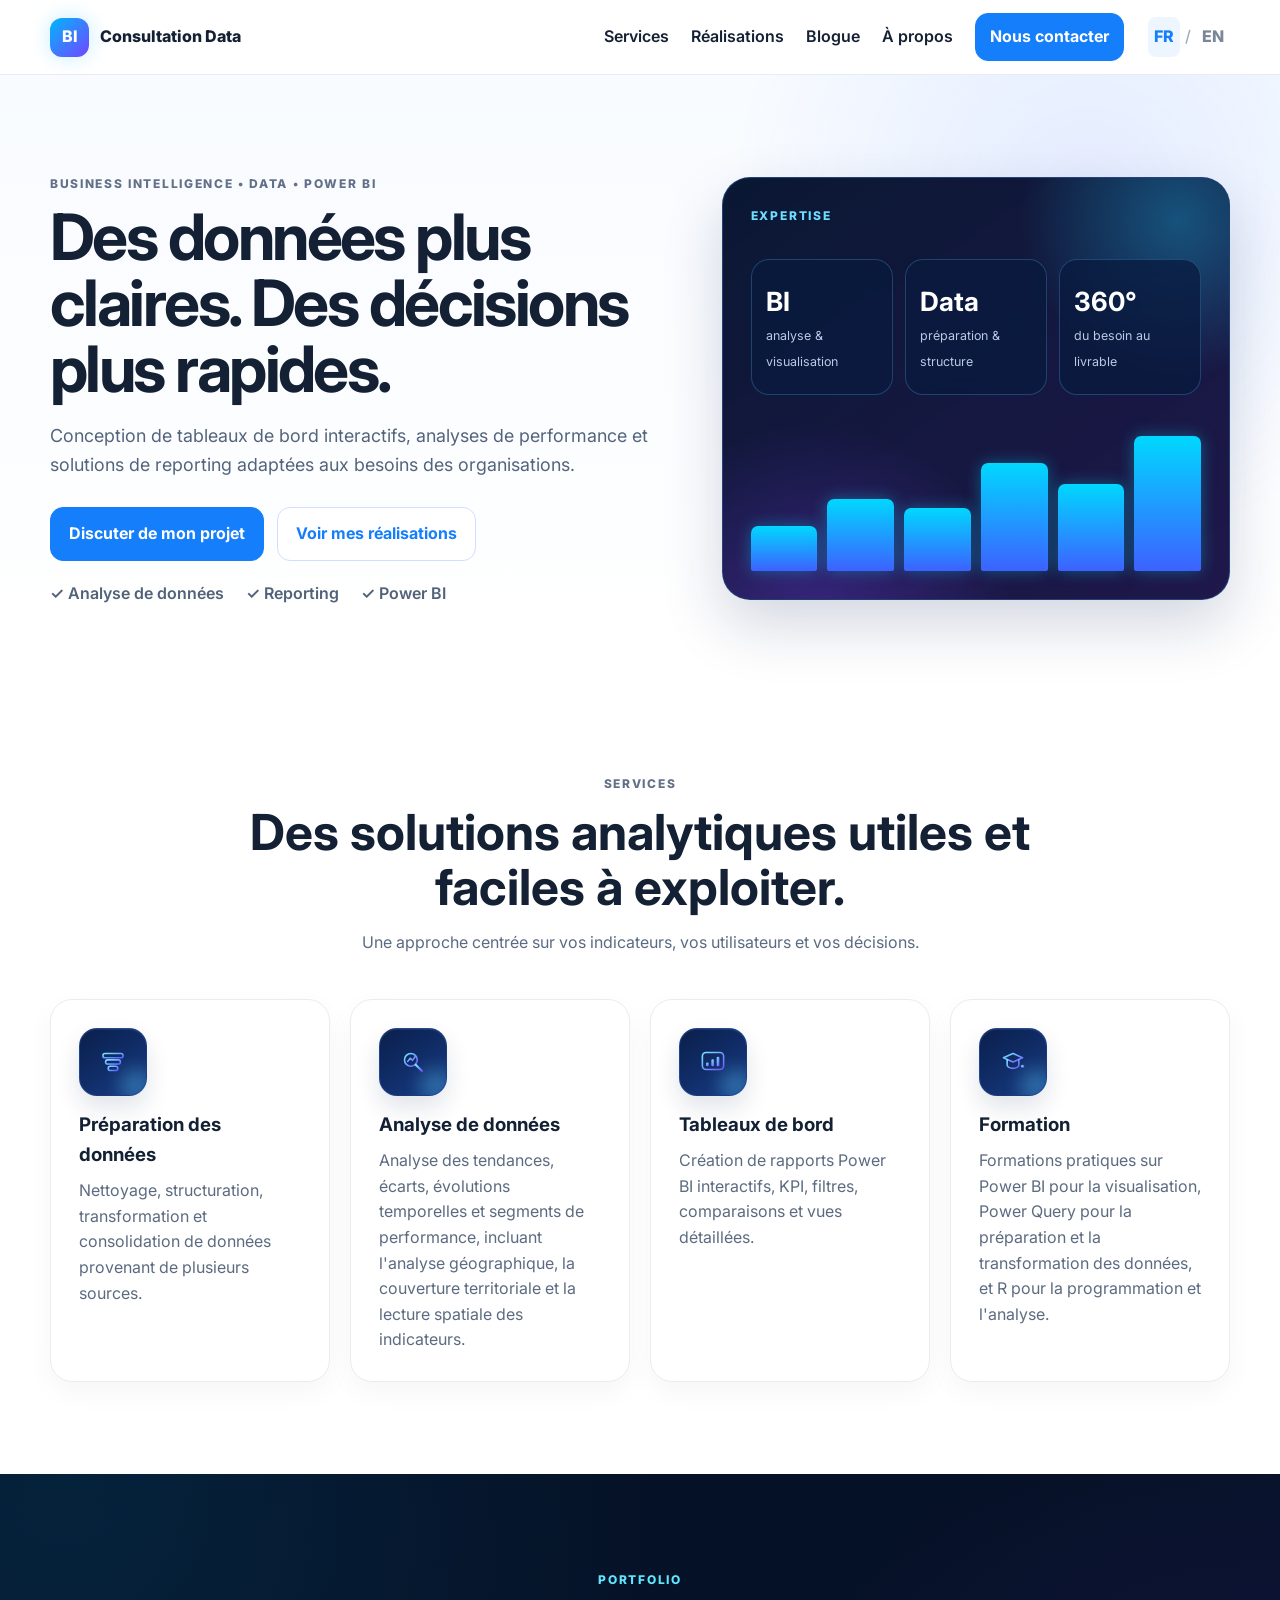
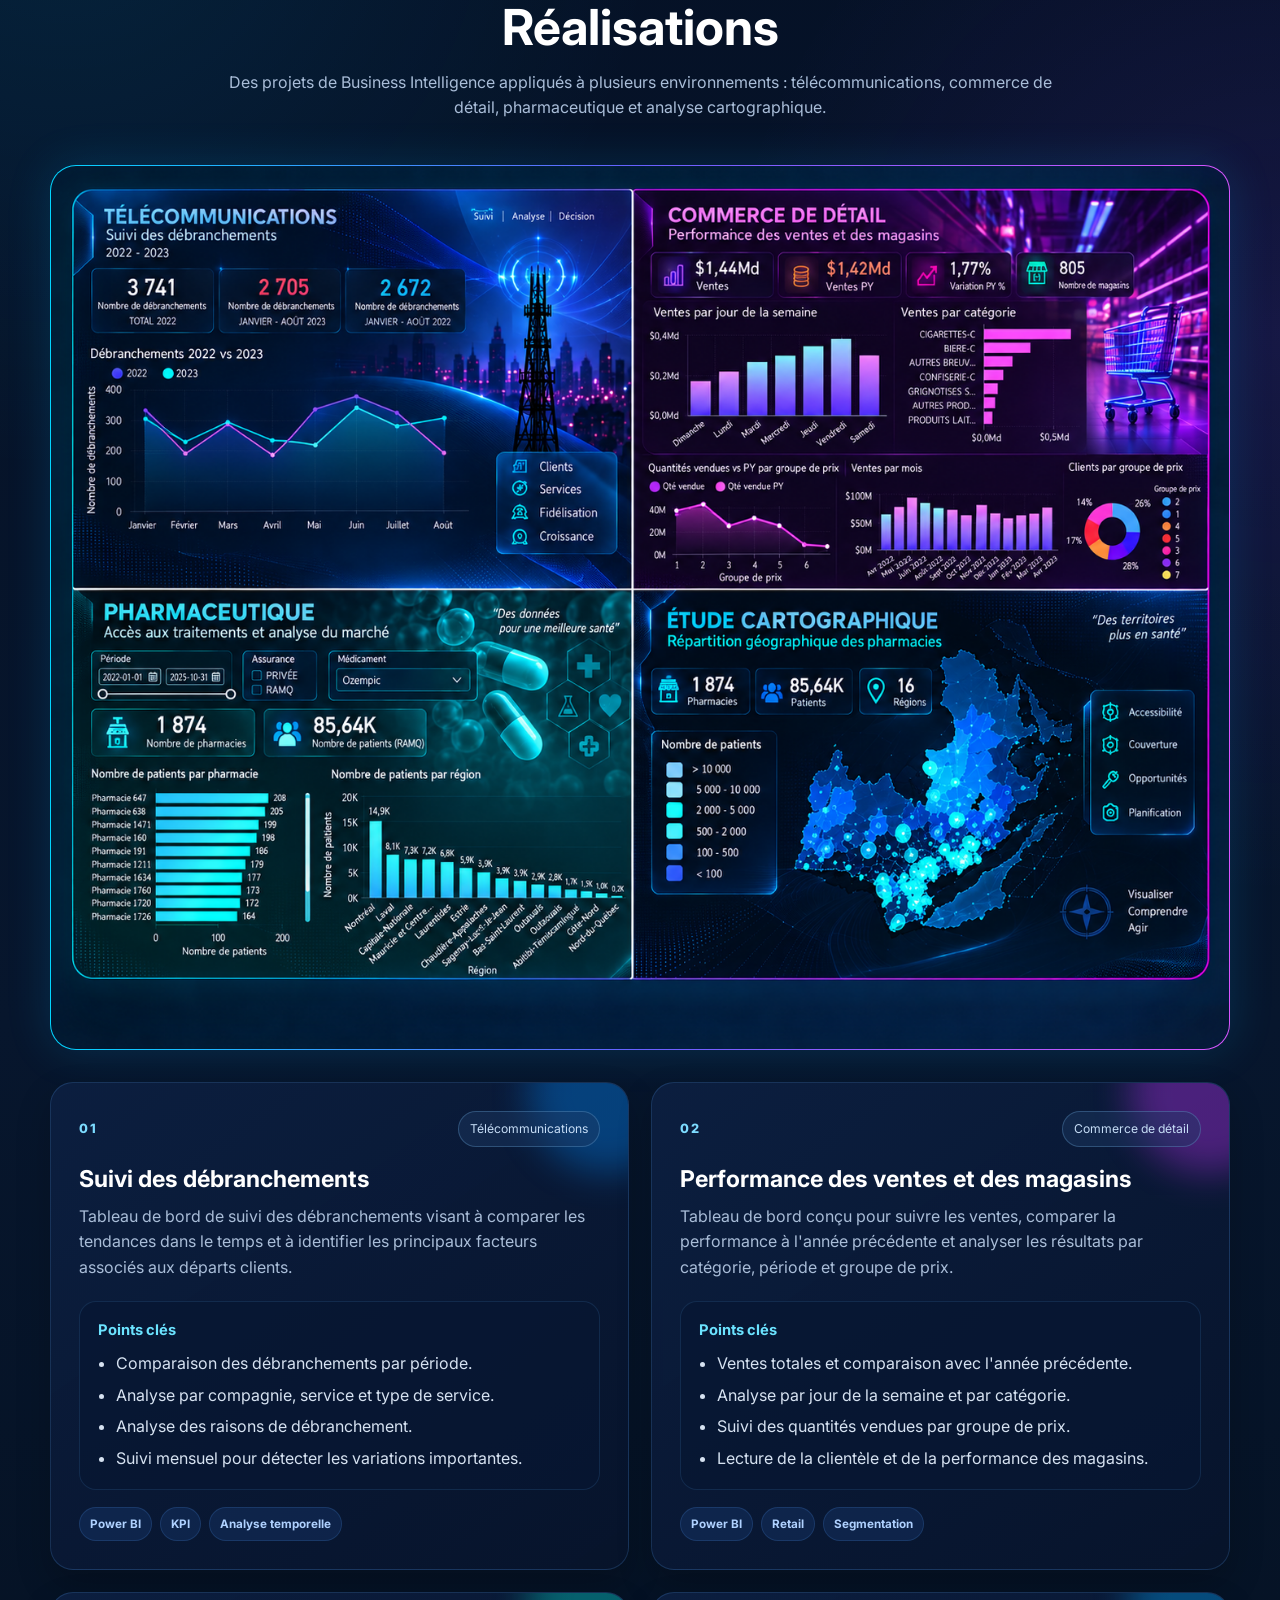
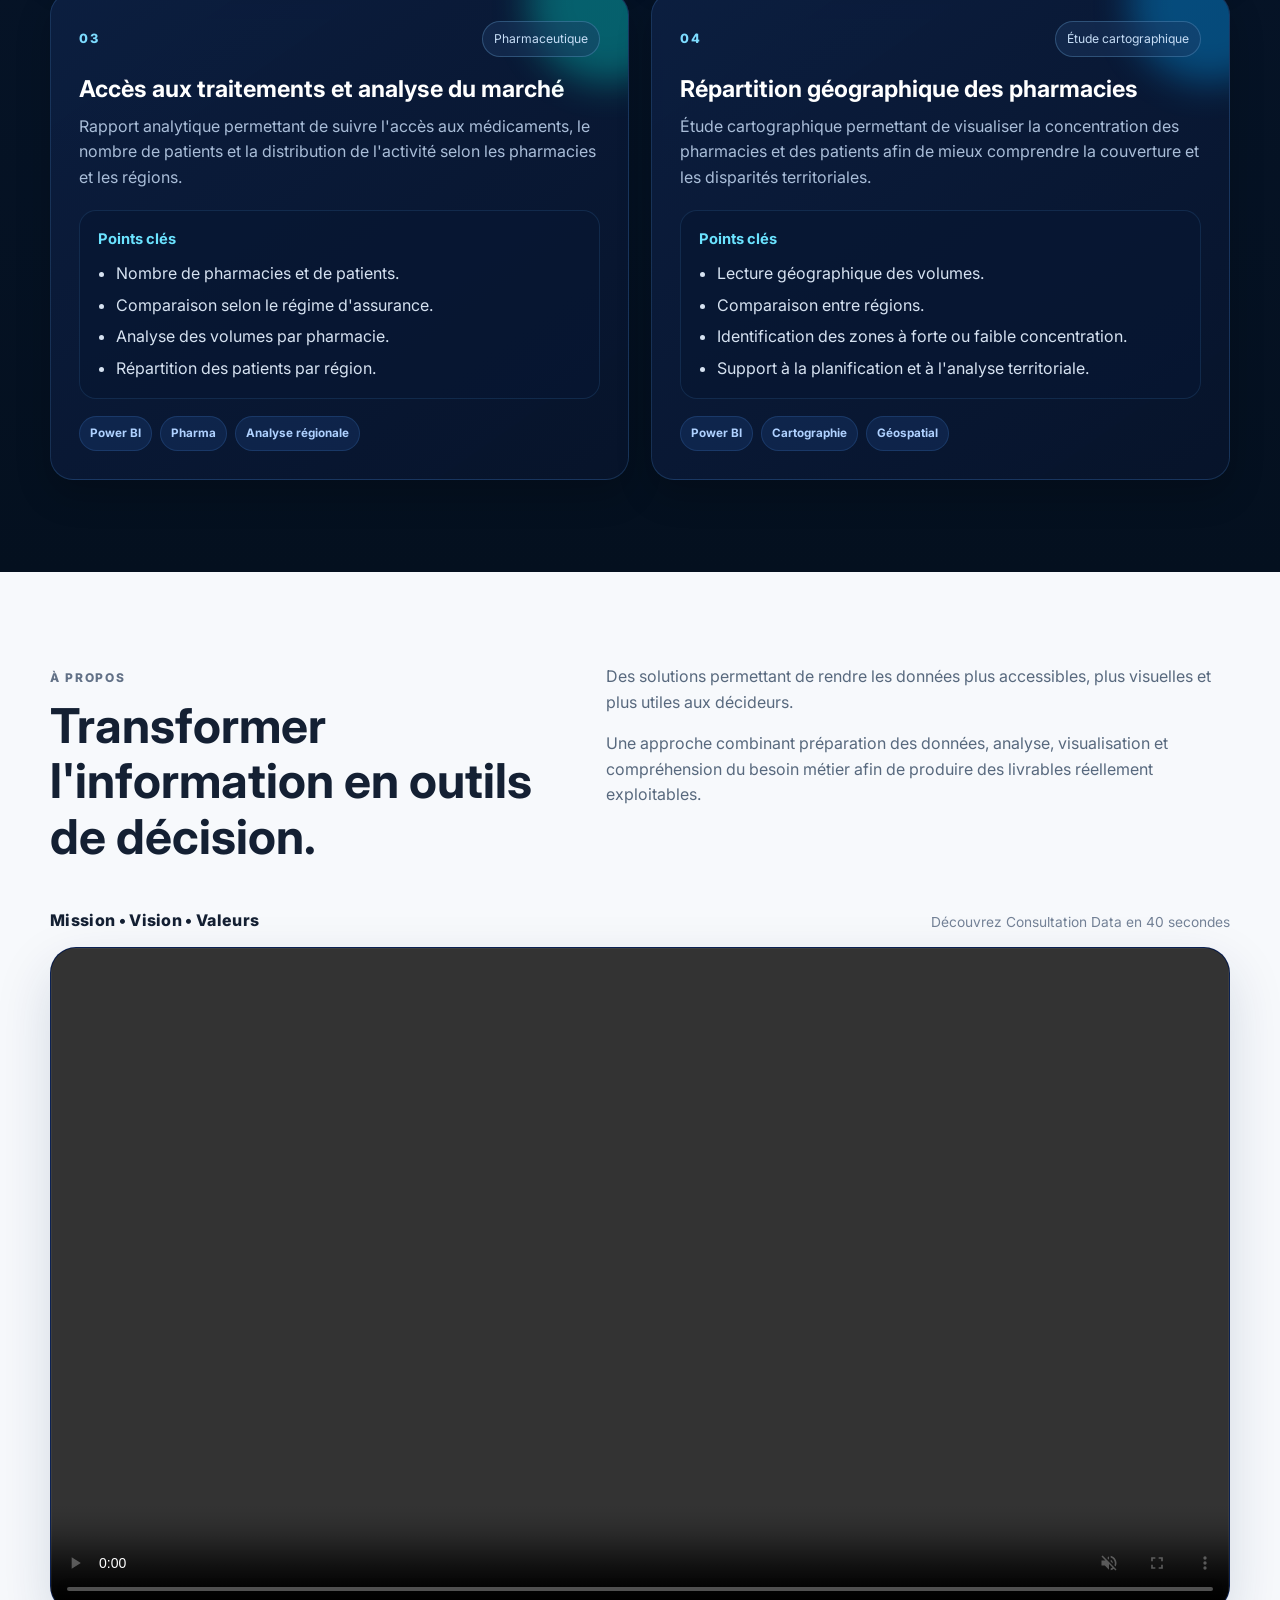
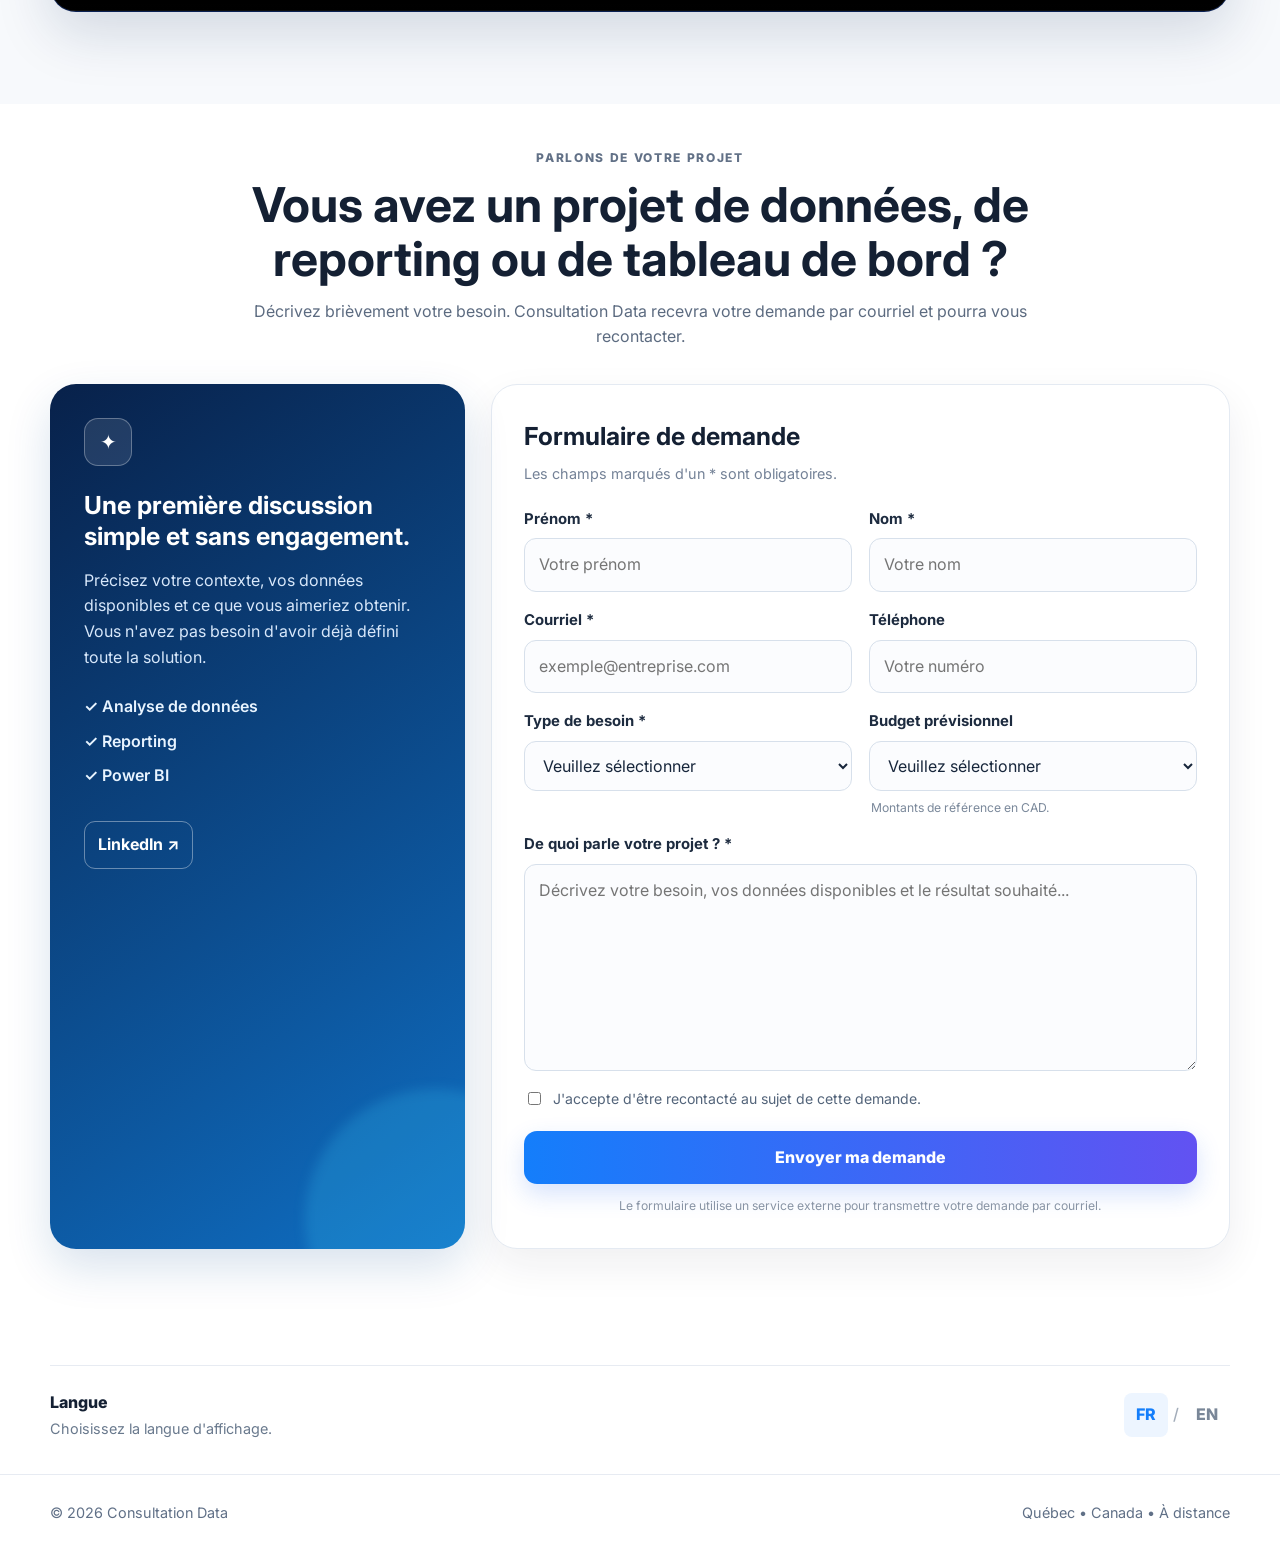
==== commit 9be59f03: "Add files via upload" ====
--- a/index.html
+++ b/index.html
@@ -53,9 +53,9 @@
       </h1>
 
       <p class="hero-text"
-         data-fr="Je conçois des tableaux de bord interactifs, des analyses de performance et des solutions de reporting adaptées aux besoins des organisations."
-         data-en="I design interactive dashboards, performance analyses and reporting solutions tailored to organizations' needs.">
-        Je conçois des tableaux de bord interactifs, des analyses de performance et des solutions de reporting adaptées aux besoins des organisations.
+         data-fr="Conception de tableaux de bord interactifs, analyses de performance et solutions de reporting adaptées aux besoins des organisations."
+         data-en="Design of interactive dashboards, performance analyses and reporting solutions tailored to organizations' needs.">
+        Conception de tableaux de bord interactifs, analyses de performance et solutions de reporting adaptées aux besoins des organisations.
       </p>
 
       <div class="hero-actions">
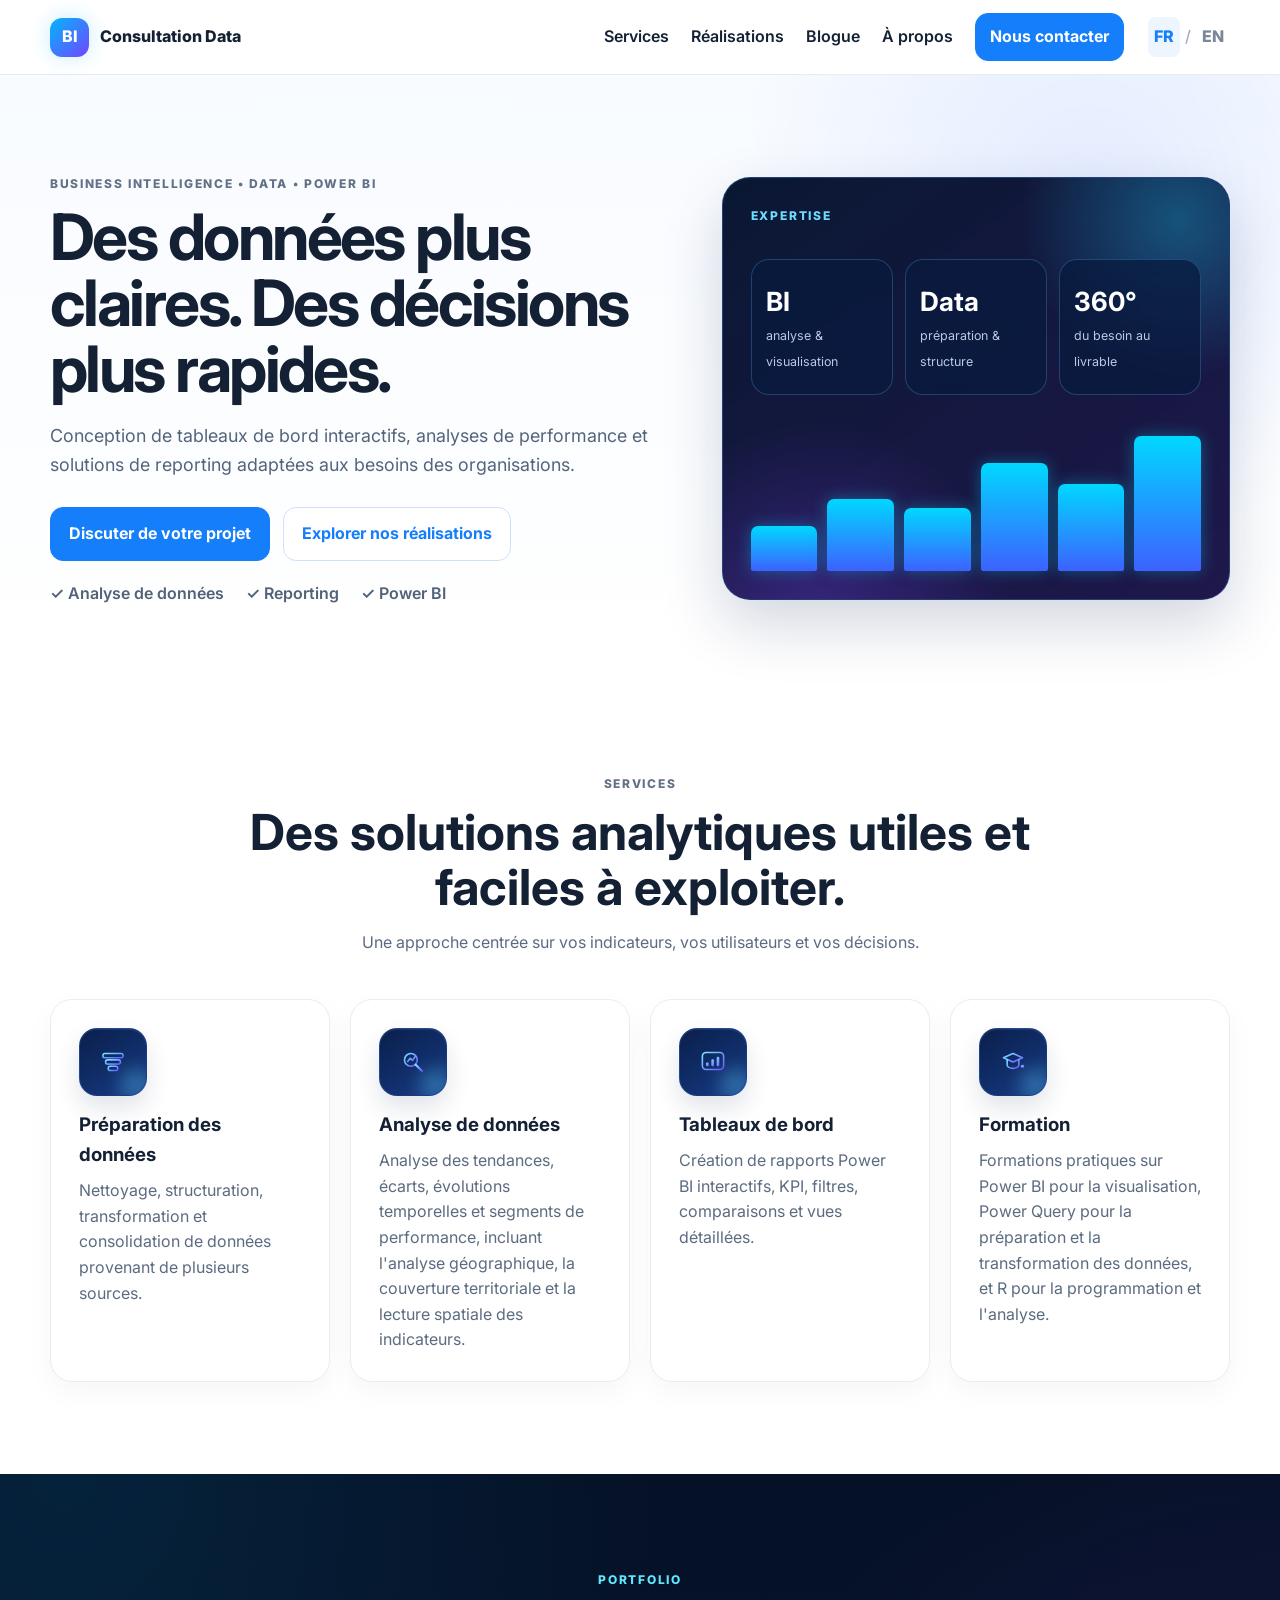
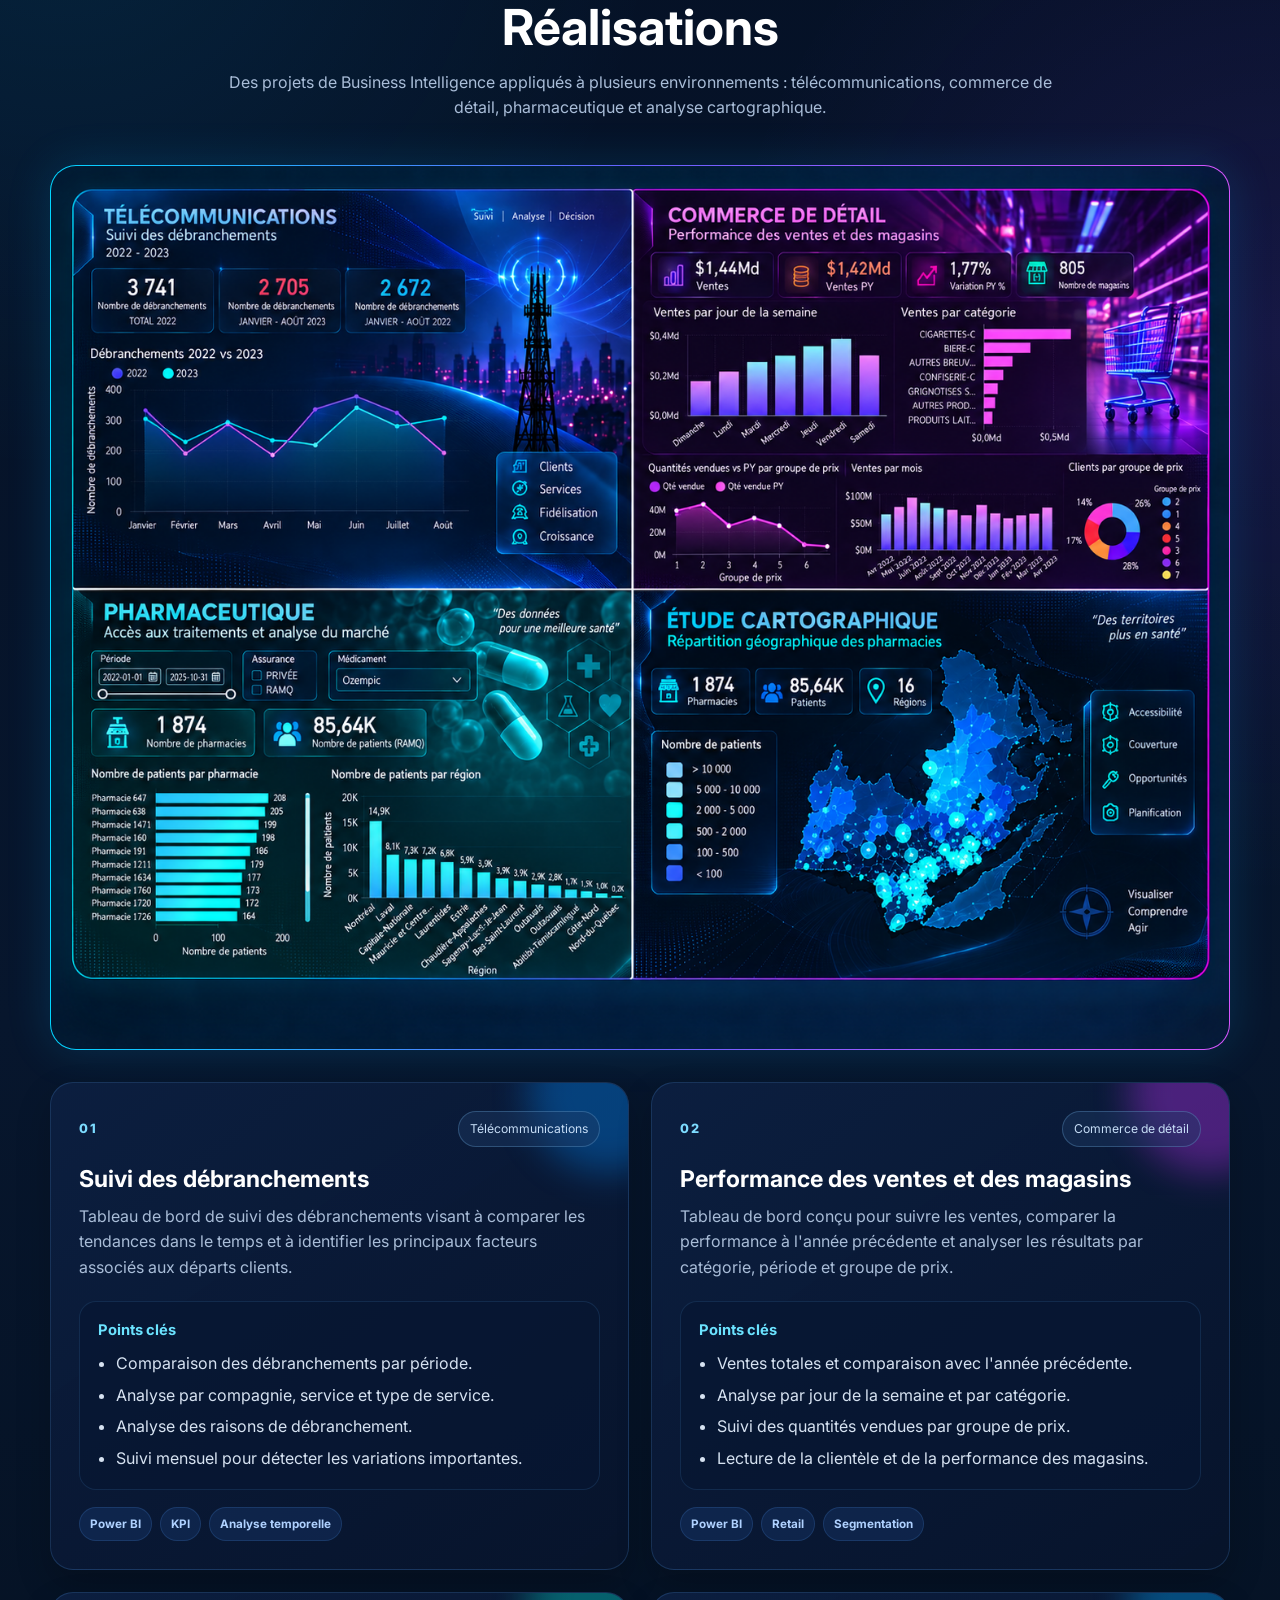
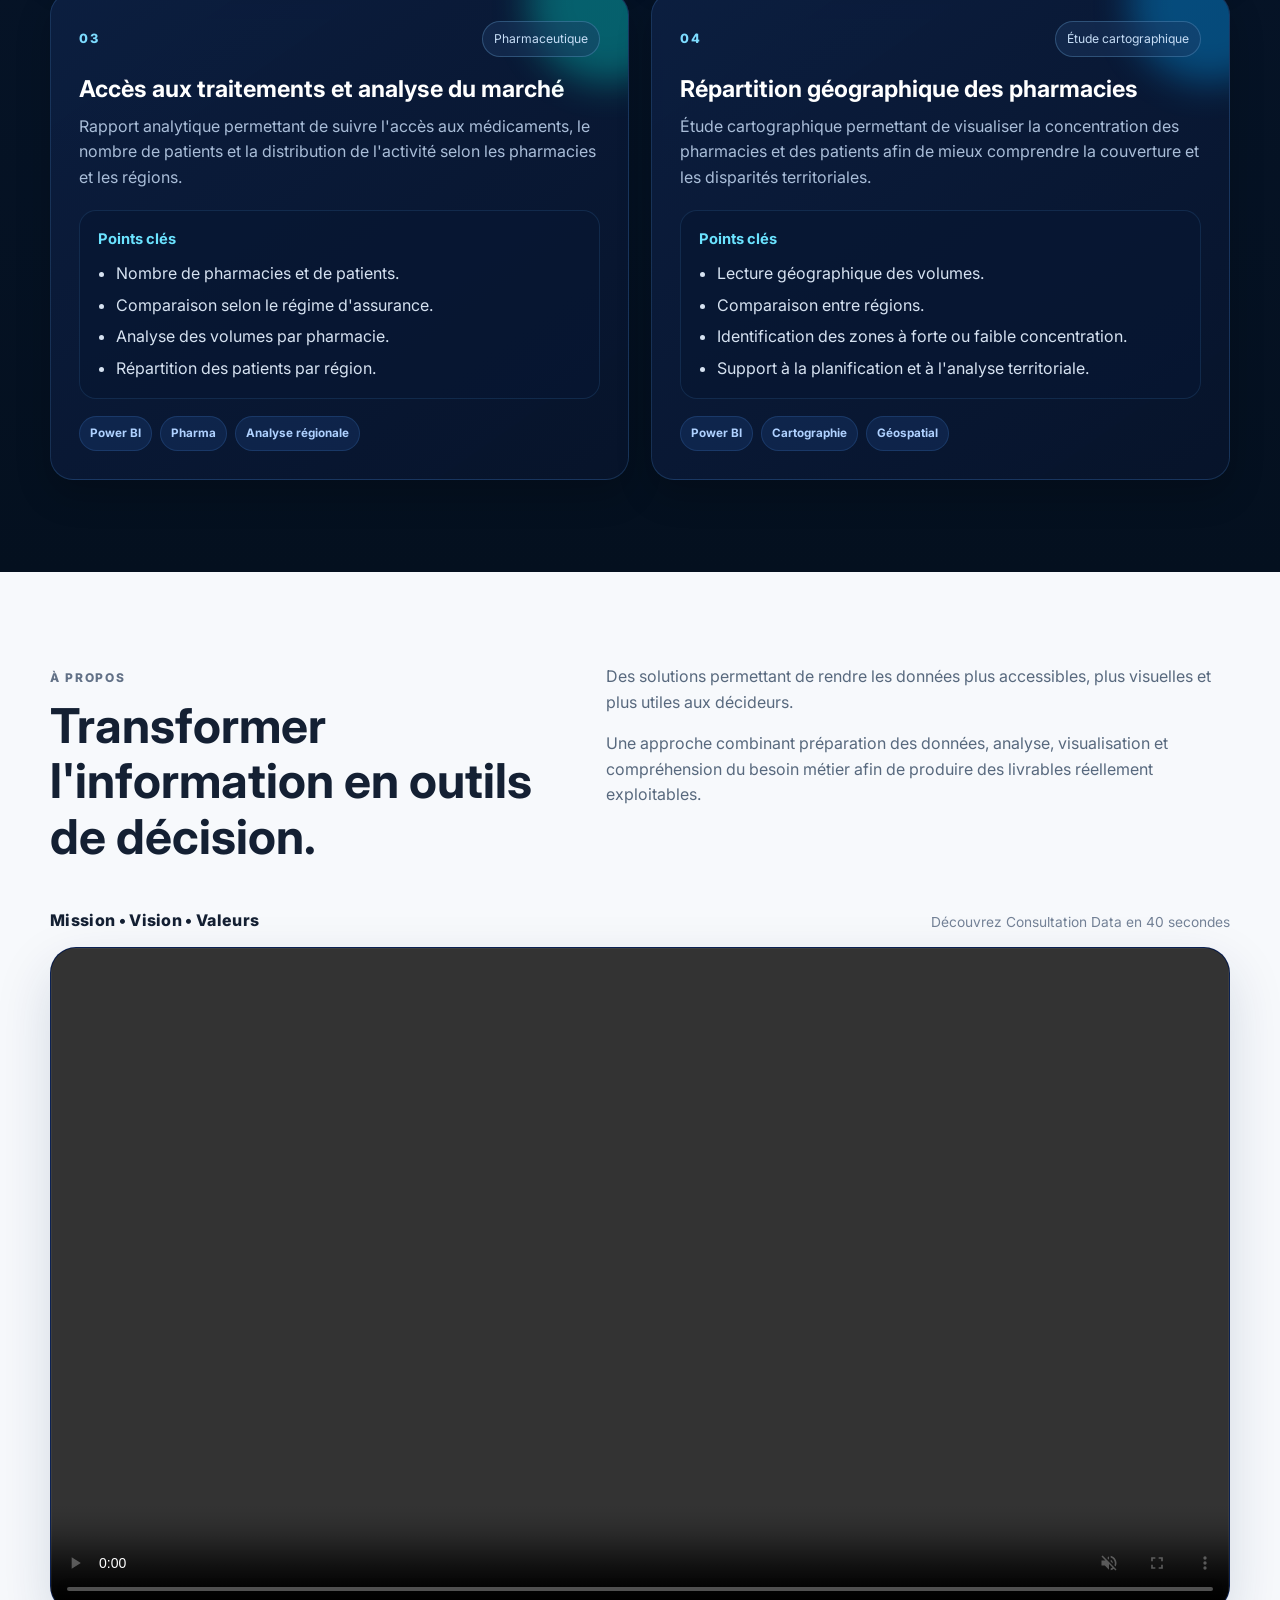
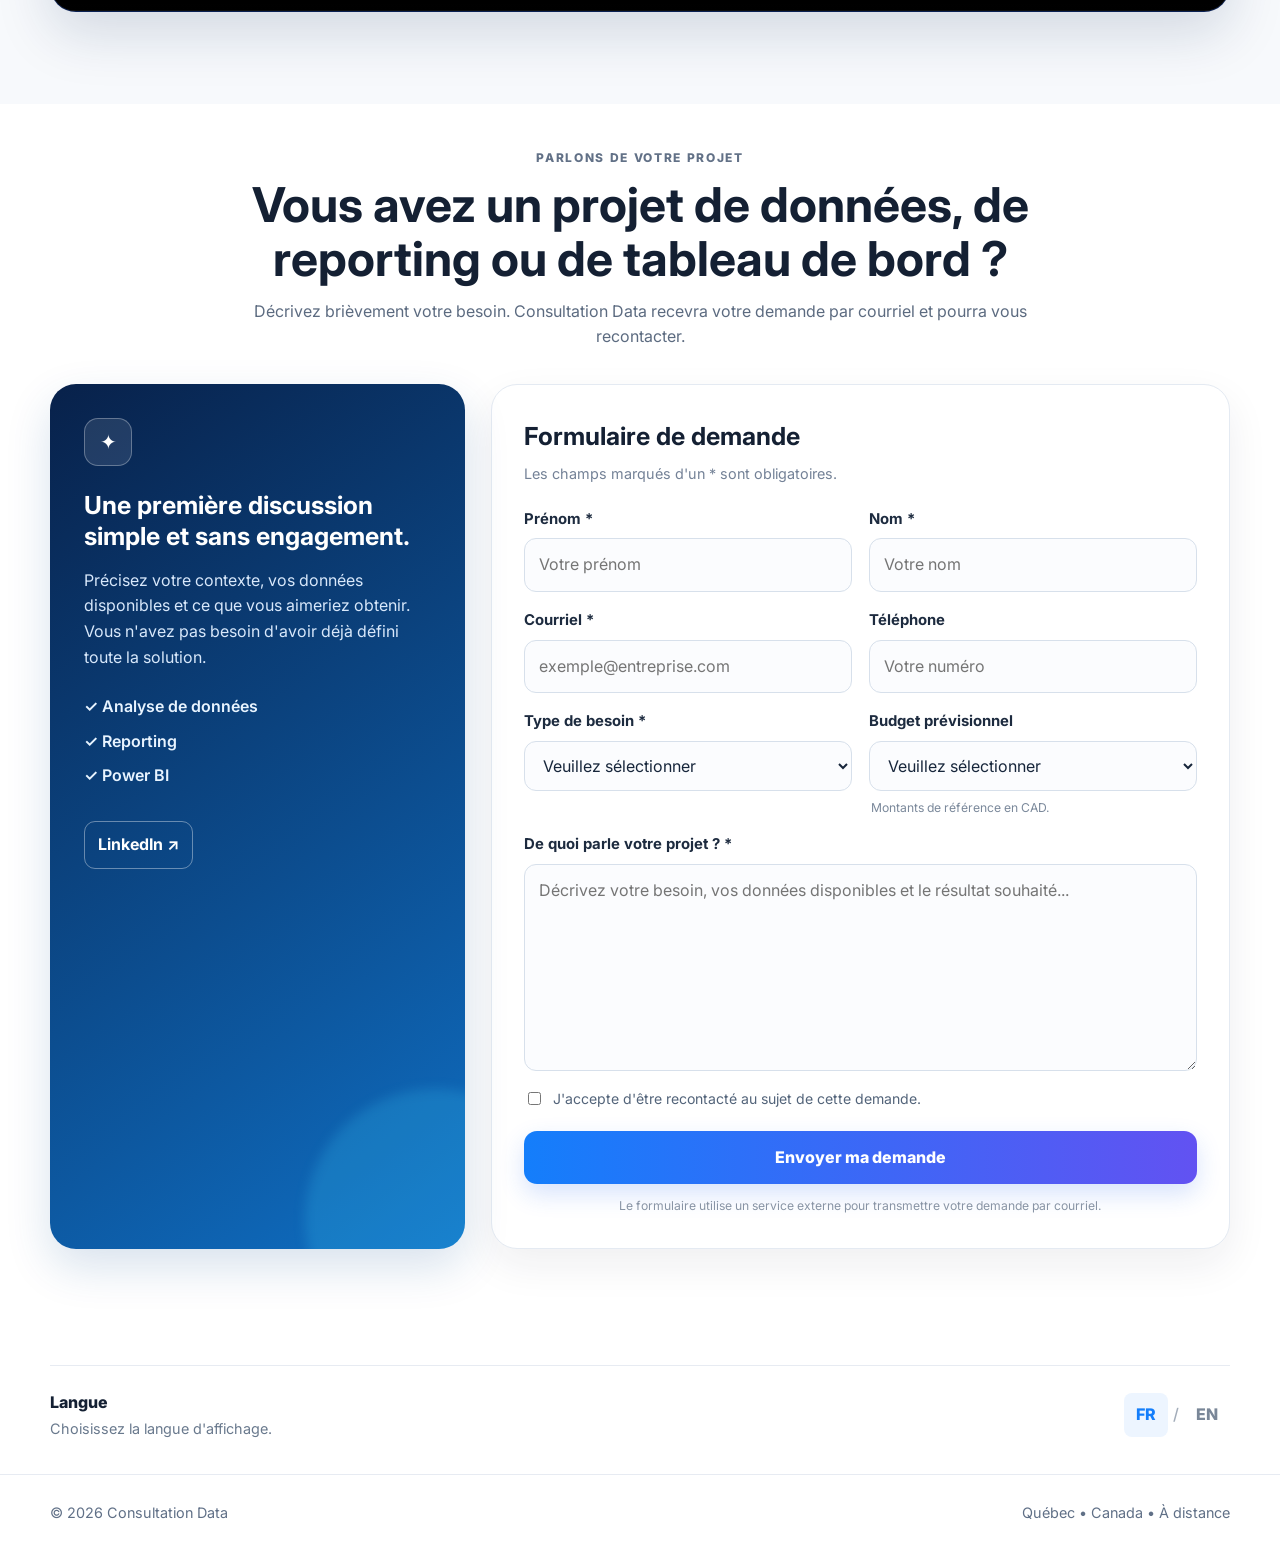
==== commit 3d39b1f5: "Update project discussion and exploration links" ====
--- a/index.html
+++ b/index.html
@@ -58,15 +58,15 @@
         Conception de tableaux de bord interactifs, analyses de performance et solutions de reporting adaptées aux besoins des organisations.
       </p>
 
-      <div class="hero-actions">
-        <a href="#contact" class="btn"
-           data-fr="Discuter de mon projet"
-           data-en="Discuss my project">Discuter de mon projet</a>
-
-        <a href="#realisations" class="btn btn-secondary"
-           data-fr="Voir mes réalisations"
-           data-en="View my projects">Voir mes réalisations</a>
-      </div>
+   <div class="hero-actions">
+  <a href="#contact" class="btn"
+     data-fr="Discuter de votre projet"
+     data-en="Discuss your project">Discuter de votre projet</a>
+
+  <a href="#realisations" class="btn btn-secondary"
+     data-fr="Explorer nos réalisations"
+     data-en="Explore our projects">Explorer nos réalisations</a>
+</div>
 
       <div class="hero-points">
         <span data-fr="✓ Analyse de données" data-en="✓ Data analysis">✓ Analyse de données</span>
